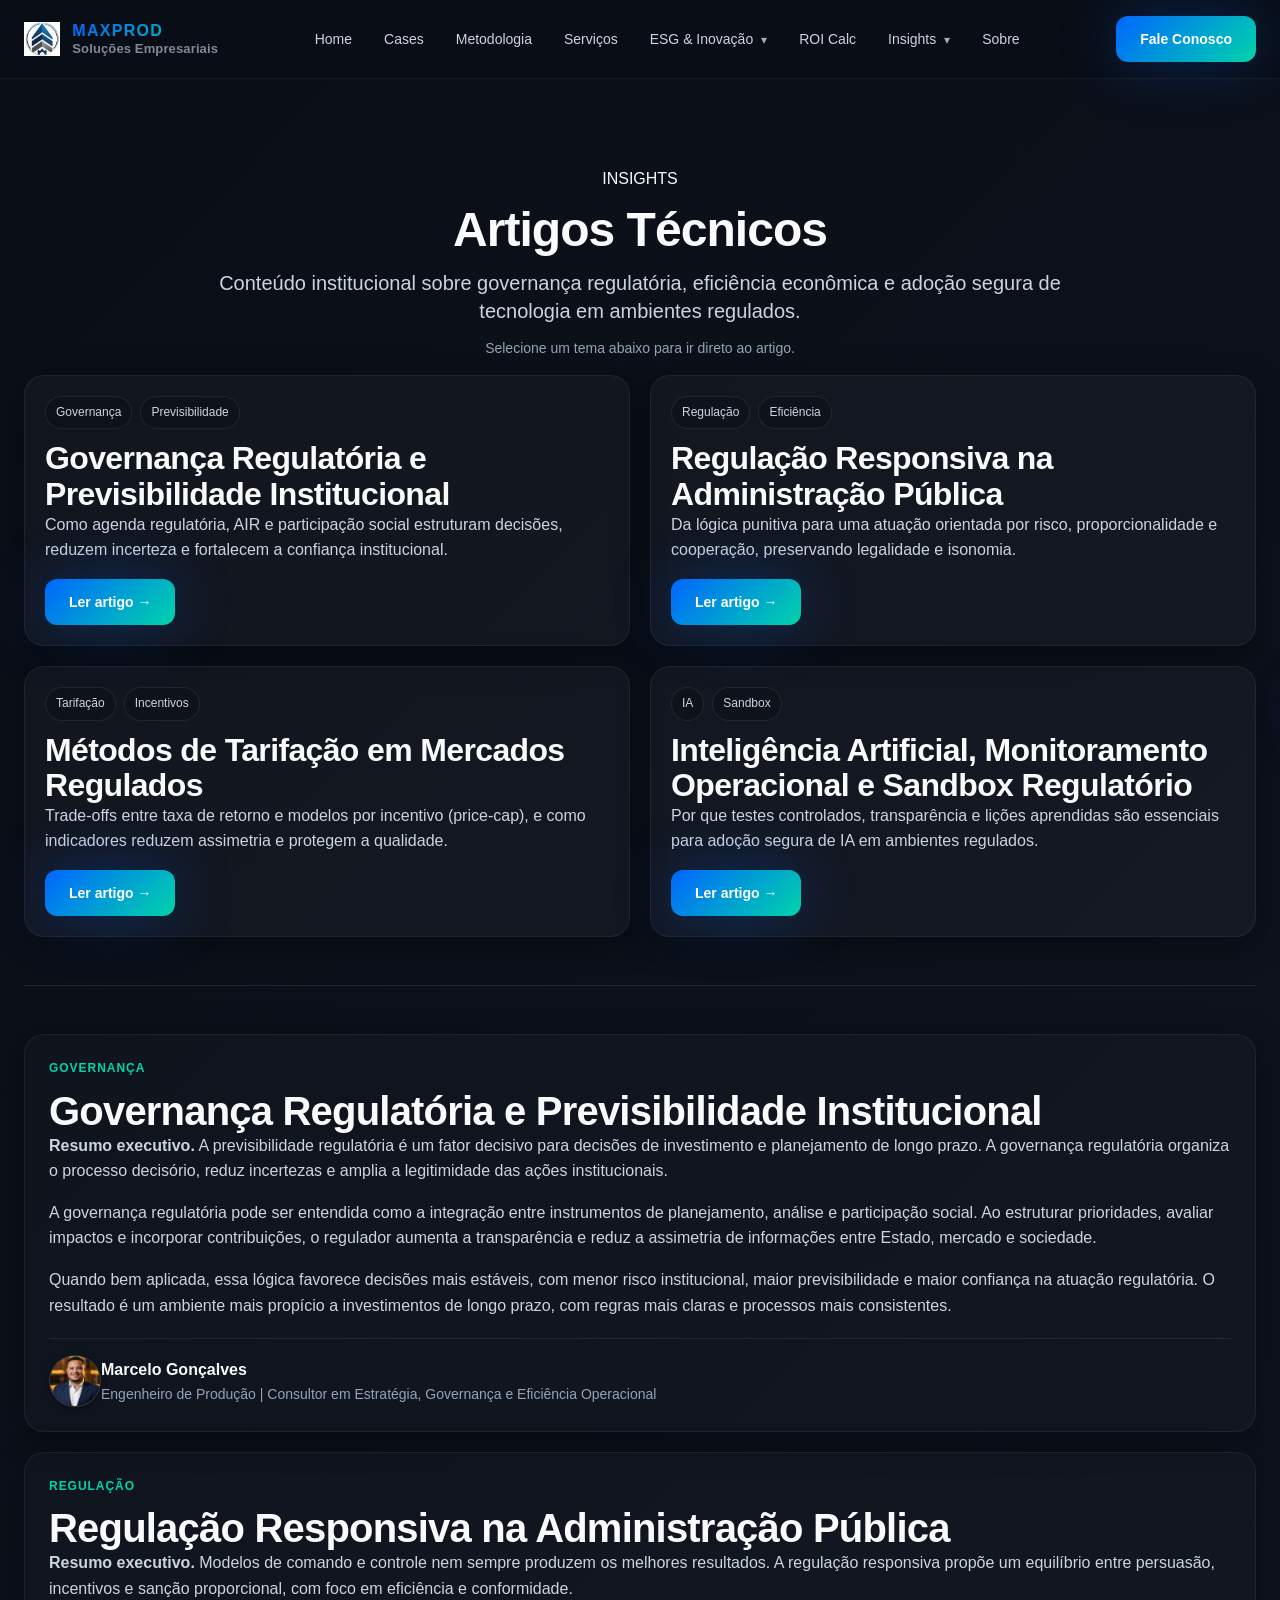
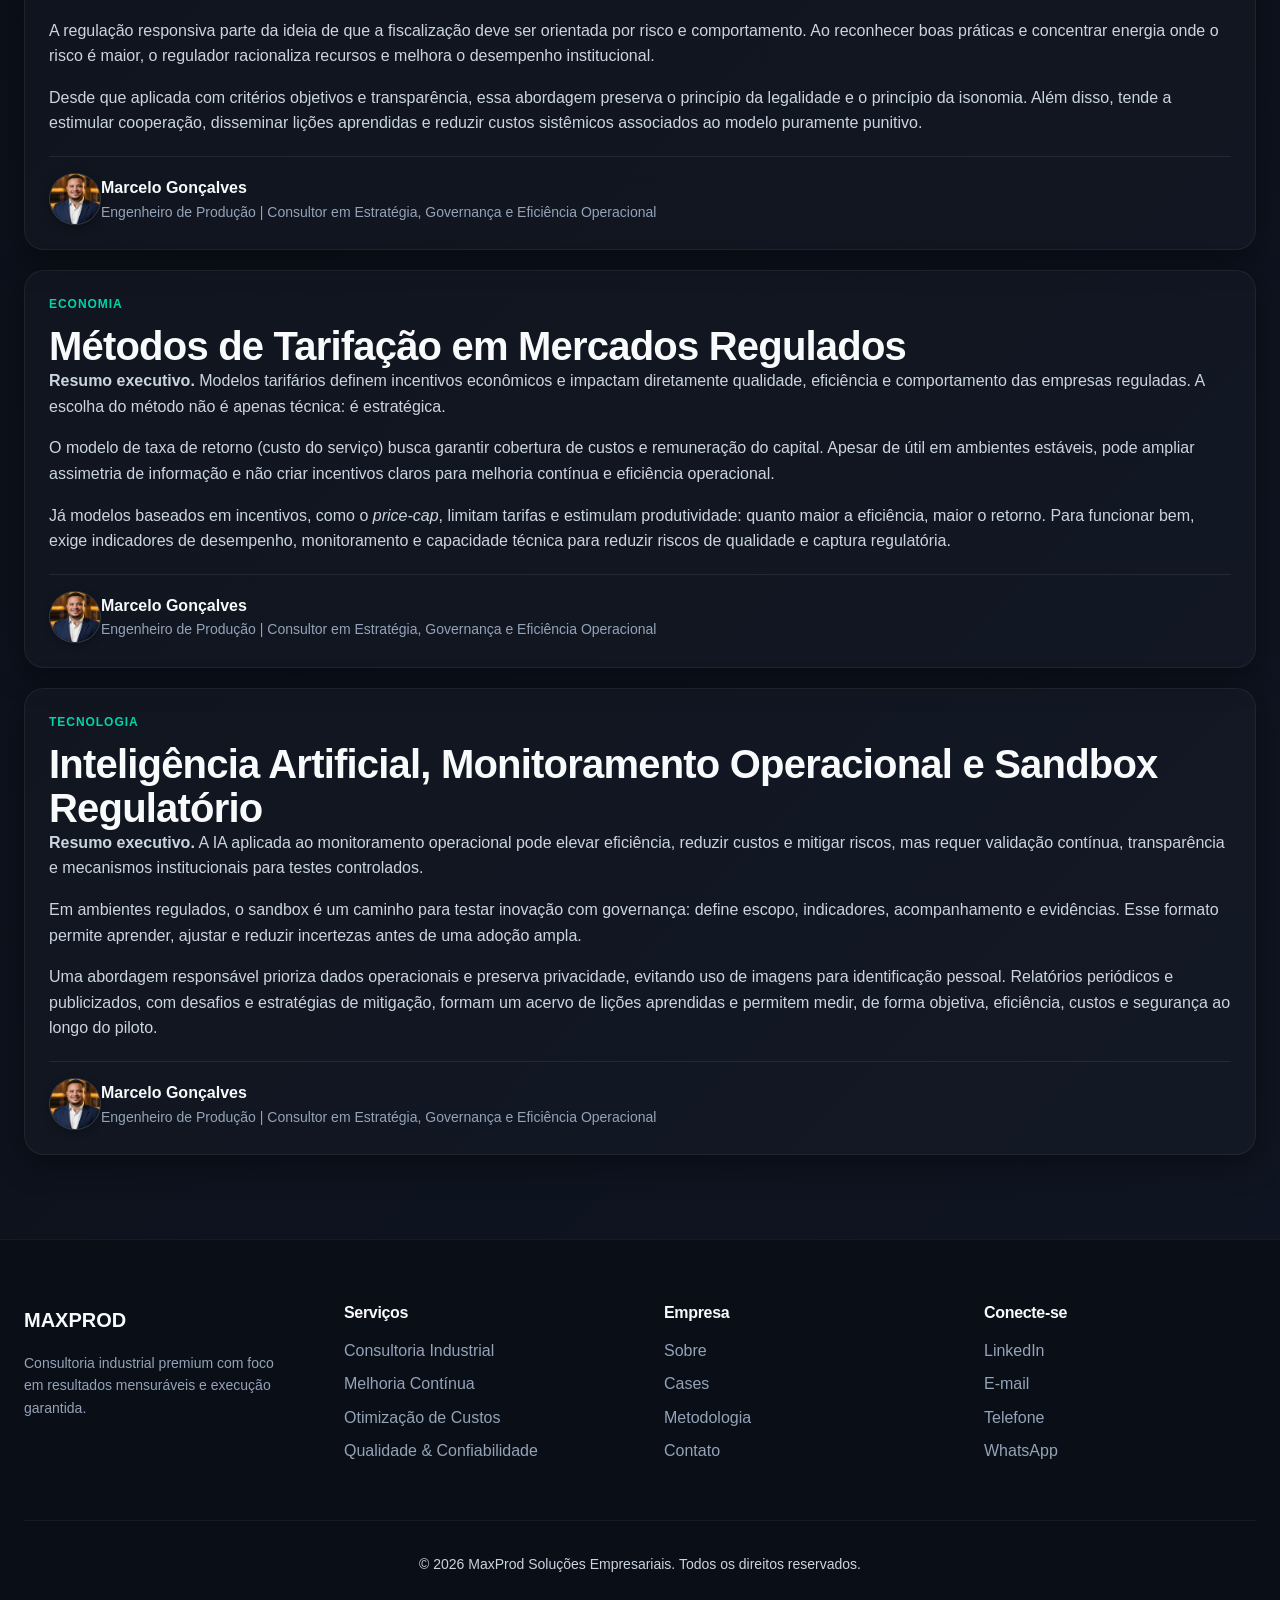
==== insights/index.html @ d8ef1d48 "Update index.html" ====
<!doctype html>
<html lang="pt-BR">
<head>
  <meta charset="utf-8" />
  <meta name="viewport" content="width=device-width,initial-scale=1,viewport-fit=cover" />
  <meta name="description" content="Insights MaxProd — artigos técnicos sobre governança regulatória, regulação responsiva, tarifação e IA em ambientes regulados." />
  <title>Insights | Artigos Técnicos — MaxProd</title>

  <!-- Open Graph / Social Media -->
  <meta property="og:title" content="Insights | Artigos Técnicos — MaxProd" />
  <meta property="og:description" content="Governança, regulação, tarifação e IA aplicadas a ambientes regulados, com linguagem institucional e foco em decisão." />
  <meta property="og:type" content="website" />
  <meta property="og:image" content="https://maxprod.com.br/assets/og-image.jpg" />

  <!-- Favicon -->
  <link rel="icon" type="image/x-icon" href="/assets/favicon.ico">

  <!-- CSS GLOBAL -->
  <link rel="stylesheet" href="/assets/css/site.css">

  <style>
    /* ===== INSIGHTS (somente local, não mexe no site todo) ===== */
    .page-hero{
      padding-top: clamp(84px, 8vw, 110px);
      padding-bottom: var(--space-28);
      text-align: center;
    }
    .page-hero .overline{ margin-bottom: var(--space-12); }
    .page-hero h1{ margin-bottom: var(--space-12); }
    .page-hero p{ max-width: 860px; margin: 0 auto; }

    .insights-grid{
      display: grid;
      grid-template-columns: repeat(2, minmax(0,1fr));
      gap: var(--space-20);
      margin-top: var(--space-28);
    }
    @media (max-width: 900px){
      .insights-grid{ grid-template-columns: 1fr; }
    }

    .insight-card{
      background: rgba(255,255,255,0.03);
      border: 1px solid rgba(255,255,255,0.06);
      border-radius: var(--radius-lg);
      padding: var(--space-20);
      box-shadow: var(--shadow-md);
    }
    .insight-meta{
      display:flex;
      gap: var(--space-8);
      flex-wrap: wrap;
      margin-bottom: var(--space-12);
    }
    .insight-tag{
      font-size: var(--text-xs);
      padding: 6px 10px;
      border-radius: 999px;
      border: 1px solid rgba(255,255,255,0.08);
      background: rgba(0,0,0,0.18);
      color: var(--text-secondary);
    }
    .insight-card h3{ margin: 0 0 var(--space-10); }
    .insight-card p{ margin: 0 0 var(--space-16); color: var(--text-secondary); }

    .divider{
      margin: var(--space-48) 0;
      border: 0;
      height: 1px;
      background: rgba(255,255,255,0.08);
    }

    .article{
      background: rgba(255,255,255,0.02);
      border: 1px solid rgba(255,255,255,0.06);
      border-radius: var(--radius-lg);
      padding: var(--space-24);
      box-shadow: var(--shadow-md);
      margin-bottom: var(--space-20);
    }
    .article h2{
      margin-top: 0;
      margin-bottom: var(--space-10);
    }
    .article .kicker{
      color: var(--brand-secondary);
      font-weight: 700;
      letter-spacing: 0.08em;
      font-size: var(--text-xs);
      text-transform: uppercase;
      margin-bottom: var(--space-8);
    }
    .article p{ color: var(--text-secondary); }

    .author-box{
      display:flex;
      align-items:center;
      gap: var(--space-14);
      margin-top: var(--space-20);
      padding-top: var(--space-16);
      border-top: 1px solid rgba(255,255,255,0.08);
    }
    .author-photo{
      width: 52px; height: 52px;
      border-radius: 999px;
      object-fit: cover;
      border: 1px solid rgba(255,255,255,0.12);
      box-shadow: var(--shadow-sm);
      background: rgba(255,255,255,0.04);
    }
    .author-name{ font-weight: 700; color: var(--text-primary); }
    .author-role{ font-size: var(--text-sm); color: var(--text-tertiary); }

    .toc-note{
      font-size: var(--text-sm);
      color: var(--text-tertiary);
      text-align:center;
      margin-top: var(--space-12);
    }
  </style>
</head>

<body>
  <!-- NAVIGATION (mesma do seu site, com paths ajustados) -->
  <nav class="navbar" id="navbar">
    <div class="container nav-container">
      <a href="/#home" class="logo">
        <img src="/assets/img/logo-imagem1.png" alt="MaxProd Logo">
        <span class="logo-text">
          <span class="logo-title">MAXPROD</span>
          <span class="logo-sub">Soluções Empresariais</span>
        </span>
      </a>

      <button class="mobile-menu-btn" id="mobileMenuBtn">☰</button>

      <ul class="nav-menu">
        <li><a href="/#home" class="nav-link">Home</a></li>
        <li><a href="/#cases" class="nav-link">Cases</a></li>
        <li><a href="/#methodology" class="nav-link">Metodologia</a></li>
        <li><a href="/#services" class="nav-link">Serviços</a></li>

        <!-- ESG & INOVAÇÃO -->
        <li class="nav-item has-dropdown">
          <button class="nav-link nav-dd-toggle" type="button" aria-expanded="false">
            ESG &amp; Inovação <span class="nav-caret" aria-hidden="true">▾</span>
          </button>
          <div class="nav-dropdown nav-drop" role="menu" aria-label="ESG & Inovação">
            <a class="nav-drop-item" href="/esg/projeto-doacao.html">Projeto Doação</a>
            <a class="nav-drop-item" href="/esg/opera-guard.html">Opera Guard (IA)</a>
            <a class="nav-drop-item" href="/esg/startup-planta-produtiva.html">Startup Produtiva</a>
            <a class="nav-drop-item" href="/esg/economia-circular.html">Economia Circular</a>
          </div>
        </li>

        <li><a href="/#calculator" class="nav-link">ROI Calc</a></li>

        <!-- INSIGHTS -->
        <li class="nav-item has-dropdown">
          <button class="nav-link nav-dd-toggle" type="button" aria-expanded="false">
            Insights <span class="nav-caret" aria-hidden="true">▾</span>
          </button>
          <div class="nav-dropdown nav-drop" role="menu" aria-label="Insights">
            <a class="nav-drop-item" href="/insights/">Artigos Técnicos</a>
            <a class="nav-drop-item" href="/insights/white-papers.html">White Papers</a>
          </div>
        </li>

        <li><a href="/sobre.html" class="nav-link">Sobre</a></li>
      </ul>

      <div class="nav-cta">
        <a href="/#contact" class="btn btn-primary">Fale Conosco</a>
      </div>
    </div>
  </nav>

  <!-- MOBILE MENU -->
  <div class="mobile-menu" id="mobileMenu">
    <div class="mobile-menu-header">
      <a href="/#home" class="logo">
        <img src="/assets/img/logo-imagem1.png" alt="MaxProd Logo">
        <span class="logo-text">
          <span class="logo-title">MAXPROD</span>
          <span class="logo-sub">Soluções Empresariais</span>
        </span>
      </a>
      <button id="closeMobileMenu">✕</button>
    </div>

    <ul class="mobile-nav">
      <li><a href="/#home">Home</a></li>
      <li><a href="/#cases">Cases</a></li>
      <li><a href="/#methodology">Metodologia</a></li>
      <li><a href="/#services">Serviços</a></li>
      <li><a href="/#calculator">ROI Calc</a></li>
      <li><a href="/insights/">Insights</a></li>
      <li><a href="/sobre.html">Sobre</a></li>
      <li><a href="/#contact">Fale Conosco</a></li>
    </ul>

    <div style="margin-top: var(--space-32);">
      <a href="/#calculator" class="btn btn-primary" style="width: 100%; margin-bottom: var(--space-16);">
        Calcular ROI
      </a>
      <a href="/#contact" class="btn btn-secondary" style="width: 100%;">
        Fale Conosco
      </a>
    </div>
  </div>

  <!-- PAGE HERO -->
  <main class="section">
    <div class="container">
      <header class="page-hero">
        <div class="overline">INSIGHTS</div>
        <h1>Artigos Técnicos</h1>
        <p class="text-lead">
          Conteúdo institucional sobre governança regulatória, eficiência econômica e adoção segura de tecnologia em ambientes regulados.
        </p>
        <div class="toc-note">Selecione um tema abaixo para ir direto ao artigo.</div>
      </header>

      <!-- GRID DE CARDS -->
      <section class="insights-grid">
        <article class="insight-card">
          <div class="insight-meta">
            <span class="insight-tag">Governança</span>
            <span class="insight-tag">Previsibilidade</span>
          </div>
          <h3>Governança Regulatória e Previsibilidade Institucional</h3>
          <p>Como agenda regulatória, AIR e participação social estruturam decisões, reduzem incerteza e fortalecem a confiança institucional.</p>
          <a class="btn btn-primary" href="#artigo-1">Ler artigo →</a>
        </article>

        <article class="insight-card">
          <div class="insight-meta">
            <span class="insight-tag">Regulação</span>
            <span class="insight-tag">Eficiência</span>
          </div>
          <h3>Regulação Responsiva na Administração Pública</h3>
          <p>Da lógica punitiva para uma atuação orientada por risco, proporcionalidade e cooperação, preservando legalidade e isonomia.</p>
          <a class="btn btn-primary" href="#artigo-2">Ler artigo →</a>
        </article>

        <article class="insight-card">
          <div class="insight-meta">
            <span class="insight-tag">Tarifação</span>
            <span class="insight-tag">Incentivos</span>
          </div>
          <h3>Métodos de Tarifação em Mercados Regulados</h3>
          <p>Trade-offs entre taxa de retorno e modelos por incentivo (price-cap), e como indicadores reduzem assimetria e protegem a qualidade.</p>
          <a class="btn btn-primary" href="#artigo-3">Ler artigo →</a>
        </article>

        <article class="insight-card">
          <div class="insight-meta">
            <span class="insight-tag">IA</span>
            <span class="insight-tag">Sandbox</span>
          </div>
          <h3>Inteligência Artificial, Monitoramento Operacional e Sandbox Regulatório</h3>
          <p>Por que testes controlados, transparência e lições aprendidas são essenciais para adoção segura de IA em ambientes regulados.</p>
          <a class="btn btn-primary" href="#artigo-4">Ler artigo →</a>
        </article>
      </section>

      <hr class="divider" />

      <!-- ARTIGO 1 -->
      <section class="article" id="artigo-1">
        <div class="kicker">Governança</div>
        <h2>Governança Regulatória e Previsibilidade Institucional</h2>
        <p><strong>Resumo executivo.</strong> A previsibilidade regulatória é um fator decisivo para decisões de investimento e planejamento de longo prazo. A governança regulatória organiza o processo decisório, reduz incertezas e amplia a legitimidade das ações institucionais.</p>
        <p>A governança regulatória pode ser entendida como a integração entre instrumentos de planejamento, análise e participação social. Ao estruturar prioridades, avaliar impactos e incorporar contribuições, o regulador aumenta a transparência e reduz a assimetria de informações entre Estado, mercado e sociedade.</p>
        <p>Quando bem aplicada, essa lógica favorece decisões mais estáveis, com menor risco institucional, maior previsibilidade e maior confiança na atuação regulatória. O resultado é um ambiente mais propício a investimentos de longo prazo, com regras mais claras e processos mais consistentes.</p>

        <div class="author-box">
          <!-- TROQUE o src pela sua foto real quando subir em /assets/img/ -->
          <img class="author-photo" src="/assets/img/foto-institucional.png" alt="Foto do autor">
          <div>
            <div class="author-name">Marcelo Gonçalves</div>
            <div class="author-role">Engenheiro de Produção | Consultor em Estratégia, Governança e Eficiência Operacional</div>
          </div>
        </div>
      </section>

      <!-- ARTIGO 2 -->
      <section class="article" id="artigo-2">
        <div class="kicker">Regulação</div>
        <h2>Regulação Responsiva na Administração Pública</h2>
        <p><strong>Resumo executivo.</strong> Modelos de comando e controle nem sempre produzem os melhores resultados. A regulação responsiva propõe um equilíbrio entre persuasão, incentivos e sanção proporcional, com foco em eficiência e conformidade.</p>
        <p>A regulação responsiva parte da ideia de que a fiscalização deve ser orientada por risco e comportamento. Ao reconhecer boas práticas e concentrar energia onde o risco é maior, o regulador racionaliza recursos e melhora o desempenho institucional.</p>
        <p>Desde que aplicada com critérios objetivos e transparência, essa abordagem preserva o princípio da legalidade e o princípio da isonomia. Além disso, tende a estimular cooperação, disseminar lições aprendidas e reduzir custos sistêmicos associados ao modelo puramente punitivo.</p>

        <div class="author-box">
          <img class="author-photo" src="/assets/img/foto-institucional.png" alt="Foto do autor">
          <div>
            <div class="author-name">Marcelo Gonçalves</div>
            <div class="author-role">Engenheiro de Produção | Consultor em Estratégia, Governança e Eficiência Operacional</div>
          </div>
        </div>
      </section>

      <!-- ARTIGO 3 -->
      <section class="article" id="artigo-3">
        <div class="kicker">Economia</div>
        <h2>Métodos de Tarifação em Mercados Regulados</h2>
        <p><strong>Resumo executivo.</strong> Modelos tarifários definem incentivos econômicos e impactam diretamente qualidade, eficiência e comportamento das empresas reguladas. A escolha do método não é apenas técnica: é estratégica.</p>
        <p>O modelo de taxa de retorno (custo do serviço) busca garantir cobertura de custos e remuneração do capital. Apesar de útil em ambientes estáveis, pode ampliar assimetria de informação e não criar incentivos claros para melhoria contínua e eficiência operacional.</p>
        <p>Já modelos baseados em incentivos, como o <em>price-cap</em>, limitam tarifas e estimulam produtividade: quanto maior a eficiência, maior o retorno. Para funcionar bem, exige indicadores de desempenho, monitoramento e capacidade técnica para reduzir riscos de qualidade e captura regulatória.</p>

        <div class="author-box">
          <img class="author-photo" src="/assets/img/foto-institucional.png" alt="Foto do autor">
          <div>
            <div class="author-name">Marcelo Gonçalves</div>
            <div class="author-role">Engenheiro de Produção | Consultor em Estratégia, Governança e Eficiência Operacional</div>
          </div>
        </div>
      </section>

      <!-- ARTIGO 4 -->
      <section class="article" id="artigo-4">
        <div class="kicker">Tecnologia</div>
        <h2>Inteligência Artificial, Monitoramento Operacional e Sandbox Regulatório</h2>
        <p><strong>Resumo executivo.</strong> A IA aplicada ao monitoramento operacional pode elevar eficiência, reduzir custos e mitigar riscos, mas requer validação contínua, transparência e mecanismos institucionais para testes controlados.</p>
        <p>Em ambientes regulados, o sandbox é um caminho para testar inovação com governança: define escopo, indicadores, acompanhamento e evidências. Esse formato permite aprender, ajustar e reduzir incertezas antes de uma adoção ampla.</p>
        <p>Uma abordagem responsável prioriza dados operacionais e preserva privacidade, evitando uso de imagens para identificação pessoal. Relatórios periódicos e publicizados, com desafios e estratégias de mitigação, formam um acervo de lições aprendidas e permitem medir, de forma objetiva, eficiência, custos e segurança ao longo do piloto.</p>

        <div class="author-box">
          <img class="author-photo" src="/assets/img/foto-institucional.png" alt="Foto do autor">
          <div>
            <div class="author-name">Marcelo Gonçalves</div>
            <div class="author-role">Engenheiro de Produção | Consultor em Estratégia, Governança e Eficiência Operacional</div>
          </div>
        </div>
      </section>

    </div>
  </main>

  <!-- FOOTER (mesmo do seu site, com anchors ajustados) -->
  <footer class="footer">
    <div class="container">
      <div class="footer-grid">
        <div>
          <div class="footer-logo">MAXPROD</div>
          <p style="font-size: var(--text-sm); color: var(--text-tertiary); max-width: 300px;">
            Consultoria industrial premium com foco em resultados mensuráveis e execução garantida.
          </p>
        </div>

        <div>
          <h6 style="font-size: var(--text-base); margin-bottom: var(--space-16);">Serviços</h6>
          <ul class="footer-links">
            <li><a href="/#cases">Consultoria Industrial</a></li>
            <li><a href="/#methodology">Melhoria Contínua</a></li>
            <li><a href="/#calculator">Otimização de Custos</a></li>
            <li><a href="/#cases">Qualidade & Confiabilidade</a></li>
          </ul>
        </div>

        <div>
          <h6 style="font-size: var(--text-base); margin-bottom: var(--space-16);">Empresa</h6>
          <ul class="footer-links">
            <li><a href="/sobre.html">Sobre</a></li>
            <li><a href="/#cases">Cases</a></li>
            <li><a href="/#methodology">Metodologia</a></li>
            <li><a href="/#contact">Contato</a></li>
          </ul>
        </div>

        <div>
          <h6 style="font-size: var(--text-base); margin-bottom: var(--space-16);">Conecte-se</h6>
          <ul class="footer-links">
            <li><a href="https://linkedin.com/company/maxprod" target="_blank" rel="noopener">LinkedIn</a></li>
            <li><a href="mailto:maxprodsolucoes@gmail.com">E-mail</a></li>
            <li><a href="tel:+5531992793411">Telefone</a></li>
            <li><a href="/#contact">WhatsApp</a></li>
          </ul>
        </div>
      </div>

      <div class="footer-bottom">
        <p>© <span id="currentYear"></span> MaxProd Soluções Empresariais. Todos os direitos reservados.</p>
      </div>
    </div>
  </footer>

  <!-- SCRIPTS (somente os necessários aqui) -->
  <script>
    document.getElementById('currentYear').textContent = new Date().getFullYear();

    // Navbar scroll effect
    window.addEventListener('scroll', function() {
      const navbar = document.getElementById('navbar');
      if (window.scrollY > 50) navbar.classList.add('scrolled');
      else navbar.classList.remove('scrolled');
    });

    // Mobile menu toggle
    const mobileMenuBtn = document.getElementById('mobileMenuBtn');
    const closeMobileMenu = document.getElementById('closeMobileMenu');
    const mobileMenu = document.getElementById('mobileMenu');

    mobileMenuBtn.addEventListener('click', function() {
      mobileMenu.classList.add('active');
      document.body.style.overflow = 'hidden';
    });

    closeMobileMenu.addEventListener('click', function() {
      mobileMenu.classList.remove('active');
      document.body.style.overflow = '';
    });

    mobileMenu.addEventListener('click', function(e) {
      if (e.target === mobileMenu) {
        mobileMenu.classList.remove('active');
        document.body.style.overflow = '';
      }
    });

    // Dropdown toggle (igual ao seu)
    (function(){
      const items = document.querySelectorAll(".navbar .has-dropdown");
      if(!items.length) return;

      function closeAll(except){
        items.forEach(it => {
          if(it !== except){
            it.classList.remove("is-open");
            const btn = it.querySelector(".nav-dd-toggle");
            if(btn) btn.setAttribute("aria-expanded", "false");
          }
        });
      }

      items.forEach(it => {
        const btn = it.querySelector(".nav-dd-toggle");
        if(!btn) return;

        btn.addEventListener("click", (e) => {
          e.preventDefault();
          e.stopPropagation();
          const isOpen = it.classList.contains("is-open");
          closeAll(it);
          it.classList.toggle("is-open", !isOpen);
          btn.setAttribute("aria-expanded", (!isOpen).toString());
        });
      });

      document.addEventListener("click", () => closeAll(null));
      document.addEventListener("keydown", (e) => {
        if(e.key === "Escape") closeAll(null);
      });
    })();

    // Smooth scroll apenas para âncoras da própria página (artigos)
    document.querySelectorAll('a[href^="#"]').forEach(anchor => {
      anchor.addEventListener('click', function(e) {
        const href = this.getAttribute('href');
        if(!href || href === '#') return;
        const target = document.querySelector(href);
        if(!target) return;

        e.preventDefault();
        window.scrollTo({
          top: target.offsetTop - 72,
          behavior: 'smooth'
        });
      });
    });
  </script>
</body>
</html>
---- assets/css/site.css ----
/* ===============================
       DESIGN SYSTEM - NIVEL NVIDIA/APPLE
       =============================== */
    :root {
      /* PALETA PREMIUM - Industrial Tech */
      --space-1: #0A0E16;      /* Fundo principal */
      --space-2: #0F1522;      /* Fundo secundário */
      --space-3: #141B2B;      /* Cards/Containers */
      
      /* TEXTO - Hierarquia clara */
      --text-primary: #F0F4FF;
      --text-secondary: #B8C4E0;
      --text-tertiary: #7E8BA6;
      
      /* CORES DE MARCA - Vibração tech */
      --brand-primary: #0066FF;     /* Azul NVIDIA */
      --brand-secondary: #00D4AA;   /* Ciano Apple */
      --brand-accent: #FF6B35;      /* Laranja Alerta */
      
      /* SEMÂNTICAS */
      --success: #00C781;
      --warning: #FFB224;
      --error: #FF4757;
      
      /* GRADIENTS PREMIUM */
      --gradient-space: linear-gradient(135deg, var(--space-1) 0%, var(--space-2) 100%);
      --gradient-brand: linear-gradient(135deg, var(--brand-primary) 0%, var(--brand-secondary) 100%);
      --gradient-card: linear-gradient(180deg, rgba(255,255,255,0.03) 0%, rgba(255,255,255,0) 100%);
      
      /* SOMBRAS - Profundidade real */
      --shadow-sm: 0 2px 8px rgba(0,0,0,0.3);
      --shadow-md: 0 8px 32px rgba(0,0,0,0.4);
      --shadow-lg: 0 20px 60px rgba(0,0,0,0.5);
      --shadow-glow: 0 0 40px rgba(0,102,255,0.3);
      
      /* BORDAS - Precisas */
      --radius-sm: 8px;
      --radius-md: 12px;
      --radius-lg: 20px;
      --radius-xl: 28px;
      
      /* TIPOGRAFIA - Scale de 4px */
      --text-xs: 12px;
      --text-sm: 14px;
      --text-base: 16px;
      --text-lg: 18px;
      --text-xl: 20px;
      --text-2xl: 24px;
      --text-3xl: 32px;
      --text-4xl: 40px;
      --text-5xl: 48px;
      
      /* ESPAÇAMENTO - Sistema 8pt */
      --space-4: 4px;
      --space-8: 8px;
      --space-12: 12px;
      --space-16: 16px;
      --space-20: 20px;
      --space-24: 24px;
      --space-32: 32px;
      --space-40: 40px;
      --space-48: 48px;
      --space-64: 64px;
      
      /* ANIMAÇÕES - Suaves e propositais */
      --transition-fast: 150ms cubic-bezier(0.4, 0, 0.2, 1);
      --transition-base: 250ms cubic-bezier(0.4, 0, 0.2, 1);
      --transition-slow: 400ms cubic-bezier(0.4, 0, 0.2, 1);
      
      /* GLASSMORPHISM */
      --glass-bg: rgba(255,255,255,0.05);
      --glass-border: rgba(255,255,255,0.1);
      --glass-shadow: 0 8px 32px rgba(0,0,0,0.2);
    }

    /* ===============================
       RESET & BASE STYLES
       =============================== */
    *, *::before, *::after {
      box-sizing: border-box;
      margin: 0;
      padding: 0;
    }

    html {
      scroll-behavior: smooth;
      font-size: 16px;
    }

    body {
      font-family: 'Inter', -apple-system, BlinkMacSystemFont, 'Segoe UI', Roboto, Oxygen, Ubuntu, sans-serif;
      background: var(--gradient-space);
      color: var(--text-primary);
      line-height: 1.6;
      -webkit-font-smoothing: antialiased;
      -moz-osx-font-smoothing: grayscale;
      overflow-x: hidden;
    }

    /* ===============================
       TYPOGRAPHY SCALE
       =============================== */
    /* Margem inferior para cards */
.visual-card {
  margin-bottom: var(--space-48);
}
    h1, h2, h3, h4, h5, h6 {
      font-weight: 700;
      line-height: 1.1;
      letter-spacing: -0.02em;
      margin-bottom: var(--space-16);
    }

    h1 { font-size: var(--text-5xl); }
    h2 { font-size: var(--text-4xl); }
    h3 { font-size: var(--text-3xl); }
    h4 { font-size: var(--text-2xl); }
    h5 { font-size: var(--text-xl); }
    h6 { font-size: var(--text-lg); }

    p {
      margin-bottom: var(--space-16);
      color: var(--text-secondary);
    }

    .text-lead {
      font-size: var(--text-xl);
      line-height: 1.4;
      color: var(--text-secondary);
    }

    /* ===============================
       LAYOUT COMPONENTS
       =============================== */
    .container {
      width: 100%;
      max-width: 1280px;
      margin: 0 auto;
      padding: 0 var(--space-24);
    }

    .section {
      padding: var(--space-64) 0;
      position: relative;
    }
/* PATCH — sobe a dobra da Metodologia para o CTA aparecer */
#methodology.section{
  padding-top: var(--space-48);
  padding-bottom: var(--space-48);
}
    .section-header {
      /* Espaçamento entre menu e conteúdo */
.main-content {
  margin-top: var(--space-32);
}
      text-align: center;
      margin-bottom: var(--space-48);
    }

    .section-header .overline {
      display: inline-block;
      font-size: var(--text-sm);
      font-weight: 600;
      color: var(--brand-secondary);
      text-transform: uppercase;
      letter-spacing: 0.1em;
      margin-bottom: var(--space-12);
    }

    /* ===============================
       NAVIGATION - Premium Fixed
       =============================== */
    .navbar {
      position: fixed;
      top: 0;
      left: 0;
      right: 0;
      z-index: 1000;
      background: rgba(10, 14, 22, 0.95);
      backdrop-filter: blur(20px);
      border-bottom: 1px solid rgba(255,255,255,0.05);
      padding: var(--space-16) 0;
      transition: all var(--transition-base);
    }

    .navbar.scrolled {
      padding: var(--space-12) 0;
      background: rgba(10, 14, 22, 0.98);
    }

    .nav-container {
      display: flex;
      align-items: center;
      justify-content: space-between;
    }

    .logo {
      display: flex;
      align-items: center;
      gap: var(--space-12);
      text-decoration: none;
      color: var(--text-primary);
      font-weight: 700;
      font-size: var(--text-xl);
    }

    .navbar .logo img{
  height: 34px !important;  /* ajuste aqui: 32 / 36 / 40 */
  width: auto !important;
  display: block;
}
    .mobile-menu .logo img{
  height: 34px !important;
  width: auto !important;
  display: block;
}
    .logo-text{ max-width: 220px; }
.logo-sub{ white-space: nowrap; opacity: .9; }

.logo-text{
  display: flex;
  flex-direction: column;
  line-height: 1.05;
}

.logo-title{
  font-weight: 800;
  letter-spacing: 0.08em;
  font-size: 16px;
  background: var(--gradient-brand);
  -webkit-background-clip: text;
  -webkit-text-fill-color: transparent;
}

.logo-sub{
  margin-top: 2px;
  font-weight: 600;
  font-size: 13px;
  letter-spacing: 0.01em;
  color: #8D97A6;              /* cinza da referência */
}

    .nav-menu {
      display: flex;
      align-items: center;
      gap: var(--space-32);
      list-style: none;
    }

    .nav-link {
      color: var(--text-secondary);
      text-decoration: none;
      font-weight: 500;
      font-size: var(--text-sm);
      transition: color var(--transition-fast);
      position: relative;
    }

    .nav-link:hover {
      color: var(--text-primary);
    }

    .nav-link.active {
      color: var(--brand-primary);
    }

    .nav-link.active::after {
      content: '';
      position: absolute;
      bottom: -4px;
      left: 0;
      right: 0;
      height: 2px;
      background: var(--brand-primary);
      border-radius: 2px;
    }

    .nav-cta {
      display: flex;
      align-items: center;
      gap: var(--space-16);
    }

    /* ===============================
       BUTTON SYSTEM - Premium
       =============================== */
    .btn {
      display: inline-flex;
      align-items: center;
      justify-content: center;
      gap: var(--space-8);
      padding: var(--space-12) var(--space-24);
      border-radius: var(--radius-md);
      font-weight: 600;
      font-size: var(--text-sm);
      text-decoration: none;
      border: none;
      cursor: pointer;
      transition: all var(--transition-base);
      position: relative;
      overflow: hidden;
    }

    .btn::before {
      content: '';
      position: absolute;
      top: 0;
      left: -100%;
      width: 100%;
      height: 100%;
      background: linear-gradient(90deg, transparent, rgba(255,255,255,0.1), transparent);
      transition: left 0.6s;
    }

    .btn:hover::before {
      left: 100%;
    }

    .btn-primary {
      background: var(--gradient-brand);
      color: white;
      box-shadow: var(--shadow-glow);
    }

    .btn-primary:hover {
      transform: translateY(-2px);
      box-shadow: 0 12px 40px rgba(0,102,255,0.4);
    }

    .btn-secondary {
      background: var(--glass-bg);
      color: var(--text-primary);
      border: 1px solid var(--glass-border);
      backdrop-filter: blur(10px);
    }

    .btn-secondary:hover {
      background: rgba(255,255,255,0.1);
      transform: translateY(-2px);
    }

    .btn-outline {
      background: transparent;
      color: var(--brand-primary);
      border: 2px solid var(--brand-primary);
    }

    .btn-outline:hover {
      background: rgba(0,102,255,0.1);
      transform: translateY(-2px);
    }

    /* ===============================
       HERO SECTION - Impacto Imediato
       =============================== */
    .hero {
  min-height: calc(100svh - 88px);
  display: flex;
  align-items: center;
  position: relative;
  overflow: hidden;
  padding-top: 100px;
  padding-bottom: 56px;
}

    .hero-bg {
      position: absolute;
      top: 0;
      left: 0;
      right: 0;
      bottom: 0;
      background: 
        radial-gradient(circle at 20% 30%, rgba(0,102,255,0.15) 0%, transparent 50%),
        radial-gradient(circle at 80% 70%, rgba(0,212,170,0.1) 0%, transparent 50%);
      z-index: -1;
    }

    .hero-grid {
      display: grid;
      grid-template-columns: 1fr 1fr;
      gap: var(--space-48);
      align-items: center;
    }

    .hero-content h1 {
      margin-bottom: var(--space-24);
    }

    .hero-stats {
  display: grid;
  grid-template-columns: repeat(3, 1fr);
  gap: var(--space-16);
  margin: var(--space-24) 0;
}

    .stat {
      text-align: center;
    }

    .stat-number {
      font-size: 56px; /* AQUI */
      font-weight: 800;
      background: var(--gradient-brand);
      -webkit-background-clip: text;
      -webkit-text-fill-color: transparent;
      margin-bottom: var(--space-4);
    }

    .stat-label {
      font-size: var(--text-sm);
      color: var(--text-tertiary);
    }

    .hero-visual {
      position: relative;
    }

    .visual-card {
  background: var(--glass-bg);
  backdrop-filter: blur(10px);
  border: 1px solid var(--glass-border);
  border-radius: 32px;        /* mais arredondado, premium */
  padding: var(--space-24);   /* reduz altura total do card */
  box-shadow: var(--shadow-lg);
  overflow: hidden;           /* garante borda limpa com glow */
}

    /* ===============================
       CASES SECTION - Grid Interativo
       =============================== */
    /* ===============================
   ASSESSMENT CARD - Compacto
   =============================== */
.assessment-card {
  border-radius: var(--radius-lg);
  background: var(--glass-bg);
  backdrop-filter: blur(10px);
  border: 1px solid var(--glass-border);
  padding: var(--space-20);
  box-shadow: var(--shadow-md);
  position: relative;
  overflow: hidden;
}

.assessment-card::before {
  content: '';
  position: absolute;
  top: -50%;
  left: -50%;
  right: -50%;
  bottom: -50%;
  background: radial-gradient(circle at 50% 50%, rgba(0,102,255,0.08) 0%, transparent 70%);
  z-index: 0;
  pointer-events: none;
}

.assessment-content {
  position: relative;
  z-index: 1;
}

.assessment-item {
  display: flex;
  align-items: flex-start;
  gap: var(--space-8);
  padding: var(--space-8);
  background: rgba(255,255,255,0.03);
  border-radius: var(--radius-sm);
  border: 1px solid rgba(255,255,255,0.05);
  cursor: pointer;
  transition: all 0.2s ease;
  margin-bottom: var(--space-4);
}

.assessment-item:hover {
  background: rgba(255,255,255,0.05);
  transform: translateY(-1px);
}

.assessment-item input[type="checkbox"] {
  margin-top: 2px;
  flex-shrink: 0;
}

.assessment-item span {
  font-size: var(--text-xs);
  line-height: 1.3;
  color: var(--text-secondary);
}

.assessment-item strong {
  color: var(--text-primary);
  font-weight: 600;
}

.assessment-actions {
  display: grid;
  gap: var(--space-8);
  margin-top: var(--space-16);
}

    .cases-grid {
      display: grid;
      grid-template-columns: repeat(auto-fit, minmax(300px, 1fr));
      gap: var(--space-24);
      margin: var(--space-48) 0;
    }

    .case-card {
      background: var(--space-3);
      border-radius: var(--radius-lg);
      overflow: hidden;
      border: 1px solid rgba(255,255,255,0.05);
      transition: all var(--transition-base);
      cursor: pointer;
    }

    .case-card:hover {
      transform: translateY(-6px);
      border-color: var(--brand-primary);
      box-shadow: var(--shadow-lg);
    }

    .case-image {
      height: 140px;

      /* Fundo padrão (mantém o visual premium nos outros cards) */
      background:
        linear-gradient(
          135deg,
          rgba(20,30,60,.75),
          rgba(20,30,60,.85)
        );

      display: flex;
      align-items: center;
      justify-content: center;
      position: relative;
      overflow: hidden;
    }

    /* IMAGEM APENAS NO CASE 1 (1º card) — caminho confirmado */
    .cases-grid--4 .case-card:nth-child(1) .case-image{
      background:
        linear-gradient(
          135deg,
          rgba(20,30,60,.55),
          rgba(20,30,60,.78)
        ),
        url("/assets/img/robo-case1.png") center / cover no-repeat;
    }

/* IMAGEM APENAS NO CASE 2 (2º card) — DOE */
.cases-grid--4 .case-card:nth-child(2) .case-image{
  background:
    linear-gradient(
      135deg,
      rgba(20,30,60,.55),
      rgba(20,30,60,.78)
    ),
    url("/assets/img/methodology-doe-framework.png") center / cover no-repeat;
}

    .case-image::after {
      content: '';
      position: absolute;
      inset: 0;
      background: linear-gradient(to bottom, transparent, rgba(0,0,0,0.3));
    }

    .case-client {
      position: absolute;
      bottom: var(--space-16);
      left: var(--space-16);
      font-size: var(--text-sm);
      font-weight: 600;
      color: white;
      z-index: 1;
    }

    .case-content {
      padding: var(--space-24);
    }

    .case-tags {
      display: flex;
      gap: var(--space-8);
      margin-bottom: var(--space-16);
      flex-wrap: wrap;
    }

    .case-tag {
      font-size: var(--text-xs);
      padding: var(--space-4) var(--space-8);
      background: rgba(0,102,255,0.1);
      color: var(--brand-primary);
      border-radius: var(--radius-sm);
      font-weight: 600;
    }

    .case-results {
      margin-top: var(--space-16);
      padding-top: var(--space-16);
      border-top: 1px solid rgba(255,255,255,0.05);
    }

    .result-item {
      display: flex;
      justify-content: space-between;
      margin-bottom: var(--space-8);
    }

    .result-label {
      color: var(--text-tertiary);
      font-size: var(--text-sm);
    }

    .result-value {
      color: var(--success);
      font-weight: 600;
      font-size: var(--text-sm);
    }

    /* ===============================
       PATCH - CASES (4 COL, COMPACT, CTA SOBRE CARD 4)
       =============================== */
    #cases.section{
      padding-top: var(--space-32);   /* aproxima do header/nav */
      padding-bottom: var(--space-48);
      scroll-margin-top: 96px;        /* âncora não fica colada no menu */
    }
    #cases .section-header{
      margin-bottom: var(--space-32); /* menos “respiro” antes do grid */
    }

    .cases-stage{
      display: grid;
      grid-template-columns: repeat(4, 1fr);
      gap: var(--space-24);
      align-items: start;
      margin-top: var(--space-24);
    }

    /* CTA “encaixado” acima do card 4 */
    .cases-cta-float{
      grid-column: 4;
      grid-row: 1;
      align-self: end;
      justify-self: stretch;
    }

   .cases-cta-float .btn{
  width: 100%;
  border-radius: 14px;              /* era radius-lg -> menor */
  padding: 10px 14px;               /* era 12/16 -> reduz altura */
  font-size: 13px;                  /* ligeiramente menor */
  line-height: 1.1;                 /* trava altura */
  box-shadow: 0 8px 26px rgba(0,102,255,0.18);
}


    /* grid dos 4 cases */
    .cases-grid--4{
      grid-column: 1 / -1;
      grid-row: 2;
      display: grid;
      grid-template-columns: repeat(4, 1fr);
      gap: var(--space-24);
      margin: 0; /* remove margin antiga da .cases-grid */
    }

    /* Compactação dos cards (para caber em 1 tela) */
    #cases .case-client{
      bottom: var(--space-12);
      left: var(--space-12);
      font-size: 13px;
    }
   #cases .case-content{ padding: 12px; padding-bottom: 40px; }
    #cases .case-tags{ margin-bottom: var(--space-12); }
    #cases .case-tag{ font-size: 11px; padding: 3px 8px; }
    #cases .case-content h4{
      font-size: var(--text-lg);
      margin-bottom: var(--space-8);
    }
    #cases .case-content p{
      font-size: var(--text-sm);
      margin-bottom: var(--space-12);
      display: -webkit-box;
      -webkit-line-clamp: 2;
      -webkit-box-orient: vertical;
      overflow: hidden;
    }
    #cases .case-results{
      margin-top: var(--space-12);
      padding-top: var(--space-12);
    }
    #cases .result-item{ margin-bottom: 6px; }
    #cases .result-label, #cases .result-value{ font-size: 13px; }

    /* Responsivo: 2 col + CTA em cima */
    @media (max-width: 1200px){
      .cases-stage{
        grid-template-columns: repeat(2, 1fr);
      }
      .cases-cta-float{
        grid-column: 1 / -1;
        grid-row: 1;
        justify-self: center;
        max-width: 460px;
        width: 100%;
      }
      .cases-grid--4{
        grid-template-columns: repeat(2, 1fr);
        grid-row: 2;
      }
    }
    @media (max-width: 640px){
      .cases-grid--4{
        grid-template-columns: 1fr;
      }
      .cases-cta-float{
        max-width: none;
      }
    }
    /* =========================================
   PATCH 2 — CASES "1 PÁGINA" (mais compacto)
   - sobe "RESULTADOS COMPROVADOS"
   - reduz espaço do texto final -> CTA
   - cards mais largos e mais próximos
   ========================================= */

#cases.section{
  padding-top: 22px;              /* estava 32px -> sobe um pouco mais */
  padding-bottom: var(--space-40);
}

/* sobe um toque o overline */
#cases .section-header .overline{
  margin-bottom: 6px;             /* estava 12px */
  transform: translateY(-2px);
}

/* reduz espaço entre título/sub e o grid */
#cases .section-header{
  margin-bottom: 18px;            /* estava 32px -> aproxima do conteúdo */
}

/* reduz distância do texto "no seu negócio" para o CTA/grid */
#cases .section-header .text-lead{
  margin-bottom: 8px !important;  /* força menor respiro */
}

/* aproxima CTA do texto e do topo do card 4 */
.cases-stage{
  gap: 16px;                      /* estava 24px -> reduz espaçamento geral */
  margin-top: 10px;               /* estava 24px -> sobe o conjunto */
}

/* CTA mais perto do texto final e alinhado melhor */
.cases-cta-float{
  align-self: start;              /* antes end -> sobe o botão */
  margin-top: -6px;               /* aproxima um pouco mais do parágrafo */
}

/* deixa cards mais "largos" visualmente: menor gap entre eles */
.cases-grid--4{
  gap: 16px;                      /* estava 24px */
}

/* em telas largas, dá ainda mais largura pros cards (sem quebrar layout) */
@media (min-width: 1280px){
  .container{ max-width: 1360px; }  /* antes 1280 -> +largura pros 4 cards */
}

/* opcional: card um pouco mais baixo para caber sem scroll */
#cases .case-content{ padding: 12px; padding-bottom: 48px; } /* estava 16px */
/* =========================================
   PATCH FINAL — FECHAMENTO DE DOBRA
   ========================================= */

/* sobe levemente todo o bloco de cases */
#cases.section{
  padding-top: 16px;        /* era 22px */
}

/* reduz mais um pouco o espaço do texto final */
#cases .section-header .text-lead{
  margin-bottom: 4px !important;
}

/* aproxima CTA do texto */
.cases-cta-float{
  margin-top: -10px;        /* era -6px */
}

/* cards ainda mais “juntos” */
.cases-stage{
  gap: 9px;                /* era 16px */
}

/* reduz 2px da imagem do card */

/* título do card levemente menor (imperceptível visualmente) */
#cases .case-content h4{
  font-size: 17px;
}

/* descrição com 1 linha e meia visual */
#cases .case-content p{
  -webkit-line-clamp: 2;
  line-height: 1.35;
}


    /* ===============================
       METHODOLOGY - Arquitetura Visual
       =============================== */
    .methodology-steps {
      display: grid;
      grid-template-columns: repeat(auto-fit, minmax(250px, 1fr));
      gap: var(--space-24);
      margin: var(--space-48) 0;
    }

    .step {
      text-align: center;
      padding: var(--space-32);
      background: var(--glass-bg);
      border-radius: var(--radius-lg);
      border: 1px solid var(--glass-border);
      position: relative;
    }

    .step-number {
      width: 48px;
      height: 48px;
      background: var(--gradient-brand);
      border-radius: 50%;
      display: flex;
      align-items: center;
      justify-content: center;
      font-weight: 800;
      font-size: var(--text-lg);
      margin: 0 auto var(--space-16);
      color: white;
    }

    /* ===============================
       TESTIMONIALS - Social Proof
       =============================== */
    .testimonial-slider {
      position: relative;
      max-width: 800px;
      margin: 0 auto;
    }

    .testimonial {
      background: var(--space-3);
      border-radius: var(--radius-lg);
      padding: var(--space-40);
      text-align: center;
      border: 1px solid rgba(255,255,255,0.05);
    }

    .testimonial-quote {
      font-size: var(--text-xl);
      font-style: italic;
      margin-bottom: var(--space-24);
      color: var(--text-secondary);
    }

    .testimonial-author {
      font-weight: 600;
      margin-bottom: var(--space-4);
    }

    .testimonial-role {
      color: var(--text-tertiary);
      font-size: var(--text-sm);
    }

    /* ===============================
       CTA SECTION - Conversão Final
       =============================== */
    .cta-section {
      text-align: center;
      padding: var(--space-80) 0;
      background: linear-gradient(135deg, rgba(0,102,255,0.1), rgba(0,212,170,0.05));
      position: relative;
      overflow: hidden;
    }

    .cta-section::before {
      content: '';
      position: absolute;
      top: -50%;
      left: -50%;
      right: -50%;
      bottom: -50%;
      background: radial-gradient(circle at 50% 50%, rgba(0,102,255,0.1) 0%, transparent 50%);
      animation: rotate 20s linear infinite;
      z-index: -1;
    }

    @keyframes rotate {
      0% { transform: rotate(0deg); }
      100% { transform: rotate(360deg); }
    }

    /* ===============================
       FOOTER
       =============================== */
    .footer {
      background: var(--space-1);
      border-top: 1px solid rgba(255,255,255,0.05);
      padding: var(--space-64) 0 var(--space-32);
    }

    .footer-grid {
      display: grid;
      grid-template-columns: repeat(auto-fit, minmax(200px, 1fr));
      gap: var(--space-48);
      margin-bottom: var(--space-48);
    }

    .footer-logo {
      font-size: var(--text-xl);
      font-weight: 700;
      margin-bottom: var(--space-16);
    }

    .footer-links {
      list-style: none;
    }

    .footer-links li {
      margin-bottom: var(--space-8);
    }

    .footer-links a {
      color: var(--text-tertiary);
      text-decoration: none;
      transition: color var(--transition-fast);
    }

    .footer-links a:hover {
      color: var(--text-primary);
    }

    .footer-bottom {
      text-align: center;
      padding-top: var(--space-32);
      border-top: 1px solid rgba(255,255,255,0.05);
      color: var(--text-tertiary);
      font-size: var(--text-sm);
    }

    /* ===============================
       UTILITY CLASSES
       =============================== */
    .text-gradient {
      background: var(--gradient-brand);
      -webkit-background-clip: text;
      -webkit-text-fill-color: transparent;
    }

    .glass {
      background: var(--glass-bg);
      backdrop-filter: blur(10px);
      border: 1px solid var(--glass-border);
    }

    .animate-on-scroll {
      opacity: 0;
      transform: translateY(30px);
      transition: all 0.8s cubic-bezier(0.4, 0, 0.2, 1);
    }

    .animate-on-scroll.visible {
      opacity: 1;
      transform: translateY(0);
    }

    /* ===============================
       RESPONSIVE DESIGN
       =============================== */
    @media (max-width: 1024px) {
      :root {
        --text-4xl: 36px;
        --text-5xl: 42px;
      }
      
      .hero-grid {
  display: grid;
  grid-template-columns: 1fr 1fr;
  gap: var(--space-32);
  align-items: center;
}

      .nav-menu {
        display: none;
      }

      .mobile-menu-btn {
        display: block;
      }
    }

    @media (max-width: 768px) {
      .section {
        padding: var(--space-48) 0;
      }

      h1 { font-size: var(--text-4xl); }
      h2 { font-size: var(--text-3xl); }

      .hero-stats {
        grid-template-columns: 1fr;
      }

      .cases-grid {
        grid-template-columns: 1fr;
      }
    }

    @media (max-width: 480px) {
      .container {
        padding: 0 var(--space-16);
      }

      .btn {
        width: 100%;
        justify-content: center;
      }

      .nav-cta {
        flex-direction: column;
        width: 100%;
      }
    }

    /* ===============================
       MOBILE MENU
       =============================== */
    .mobile-menu-btn {
      display: none;
      background: none;
      border: none;
      color: var(--text-primary);
      font-size: 24px;
      cursor: pointer;
    }

    .mobile-menu {
      position: fixed;
      top: 0;
      left: 0;
      right: 0;
      bottom: 0;
      background: var(--space-1);
      z-index: 1001;
      padding: var(--space-32);
      transform: translateX(100%);
      transition: transform var(--transition-base);
    }

    .mobile-menu.active {
      transform: translateX(0);
    }

    .mobile-menu-header {
      display: flex;
      justify-content: space-between;
      align-items: center;
      margin-bottom: var(--space-32);
    }

    .mobile-nav {
      list-style: none;
    }

    .mobile-nav li {
      margin-bottom: var(--space-16);
    }

    .mobile-nav a {
      font-size: var(--text-xl);
      color: var(--text-primary);
      text-decoration: none;
      display: block;
      padding: var(--space-12) 0;
    }

    /* ===============================
       ANIMATIONS & EFFECTS
       =============================== */
    @keyframes float {
      0%, 100% { transform: translateY(0); }
      50% { transform: translateY(-10px); }
    }

    .floating {
      animation: float 3s ease-in-out infinite;
    }

   /* ===============================
   HERO STATS - Pulse premium (sutil)
   =============================== */

.hero .stat-number.pulse {
  animation: heroPulse 900ms ease-out 1;
  filter: drop-shadow(0 0 12px rgba(0,102,255,.28));
}

@keyframes heroPulse {
  0%   { transform: translateZ(0) scale(1);   opacity: 1; }
  45%  { transform: translateZ(0) scale(1.035); opacity: 1; }
  100% { transform: translateZ(0) scale(1);   opacity: 1; }
}

    /* ===============================
       CUSTOM SCROLLBAR
       =============================== */
    ::-webkit-scrollbar {
      width: 10px;
    }

    ::-webkit-scrollbar-track {
      background: var(--space-1);
    }

    ::-webkit-scrollbar-thumb {
      background: var(--brand-primary);
      border-radius: var(--radius-sm);
    }

    ::-webkit-scrollbar-thumb:hover {
      background: var(--brand-secondary);
    }

    /* ===============================
       ACCESSIBILITY
       =============================== */
    .visually-hidden {
      position: absolute;
      width: 1px;
      height: 1px;
      padding: 0;
      margin: 0;
      overflow: hidden;
      clip: rect(0, 0, 0, 0);
      white-space: nowrap;
      border: 0;
    }

    .focus-visible {
      outline: 2px solid var(--brand-primary);
      outline-offset: 2px;
    }

    /* ===============================
       LOADING STATES
       =============================== */
    .loading {
      position: relative;
      overflow: hidden;
    }

    .loading::after {
      content: '';
      position: absolute;
      top: 0;
      left: 0;
      right: 0;
      bottom: 0;
      background: linear-gradient(90deg, transparent, rgba(255,255,255,0.1), transparent);
      animation: loading 1.5s infinite;
    }

    @keyframes loading {
      0% { transform: translateX(-100%); }
      100% { transform: translateX(100%); }
    }
    /* ===============================
   HERO ASSESSMENT - COMPACT MODE (sem mudar textos)
   =============================== */
.hero .visual-card {
  padding: var(--space-20);
}
.hero .assess-item {
  padding: 10px !important;
  gap: var(--space-8) !important;
  border-radius: var(--radius-md);
}

.hero .assess-item span {
  font-size: 13px !important;
  line-height: 1.25 !important;
}


/* =========================================================
   PATCH — NOTA NO CARD DE CASE (sem mexer no HTML)
   ========================================================= */
#cases .case-card .case-content{
  position: relative;
}

#cases .case-card .case-content::after{
  content: "Clique aqui para mais detalhes";
  position: absolute;
  left: 14px;
  right: 14px;
  bottom: 12px;
  font-size: 12px;
  color: var(--text-tertiary);
  opacity: .9;
  pointer-events: none;
}

#cases .text-lead{
  font-size: 18px; /* antes era ~20px */
}
/* IMAGEM APENAS NO CASE 3 (3º card) — O&R + Poka-Yoke */
.cases-grid--4 .case-card:nth-child(3) .case-image{
  background:
    linear-gradient(135deg, rgba(20,30,60,.55), rgba(20,30,60,.78)),
    url("/assets/img/case3-or-pokayoke-bg.png") center / cover no-repeat;
}

/* IMAGEM APENAS NO CASE 4 (4º card) — Case 4 */
.cases-grid--4 .case-card:nth-child(4) .case-image{
  background:
    linear-gradient(135deg, rgba(20,30,60,.55), rgba(20,30,60,.78)),
    url("/assets/img/case4-transfer.png") center / cover no-repeat;
}


.case-card{
  display: block;
  text-decoration: none;
  color: inherit;
}

#methodology.section{
  padding-top: 24px;
}

/* Metodologia — aproxima cards do CTA */
#methodology .methodology-steps{
  margin-bottom: 10px;
}

#methodology .btn-outline{
  margin-top: 0px;
}

/* ===============================
   PATCH 2+3+4 — DOBRA + ESPAÇAMENTOS (HOME)
   2) reduzir padding top da metodologia
   3) reduzir distância entre cards e CTA
   4) trazer metodologia "pra dobra" (compactar)
   =============================== */

/* ---------- (3) CASES: CTA mais colado no grid + grid mais compacto ---------- */
.cases-stage{
  margin-top: var(--space-16) !important;
}

.cases-cta-float{
  margin-bottom: var(--space-12) !important; /* aproxima CTA do grid */
}

/* Se seu layout usa position absolute/fixed no CTA, isso evita "flutuar" alto demais */
.cases-cta-float .btn{
  padding: 12px 18px !important;
}

/* Compacta o grid (distância entre cards) */
.cases-grid.cases-grid--4{
  gap: var(--space-16) !important; /* era maior; reduz o "respiro" */
}

/* ---------- (2) METODOLOGIA: reduzir padding top (e geral) ---------- */
#methodology.section{
  padding-top: 64px !important;   /* sobe a seção */
  padding-bottom: 72px !important;
}

/* ---------- (4) METODOLOGIA NA DOBRA: compactar header + steps + CTA ---------- */
#methodology .section-header{
  margin-bottom: var(--space-20) !important;
}

#methodology .section-header .overline{
  margin-bottom: 10px !important;
}

#methodology .section-header h2{
  margin-bottom: 10px !important;
}

#methodology .section-header .text-lead{
  margin-top: 0 !important;
  line-height: 1.45 !important;
}

/* Steps mais compactos */
#methodology .methodology-steps{
  gap: var(--space-16) !important;
}

#methodology .methodology-steps .step{
  padding: var(--space-16) !important;
}

#methodology .methodology-steps .step .step-number{
  width: 44px !important;
  height: 44px !important;
  font-size: 16px !important;
  margin-bottom: 10px !important;
}

/* CTA do whitepaper sobe (tira aquele “vazio” grande) */
#methodology .container > div[style*="margin-top: var(--space-48)"]{
  margin-top: var(--space-20) !important;
}

/* Mobile: ainda mais compacto pra realmente caber na dobra */
@media (max-width: 768px){
  #methodology.section{
    padding-top: 48px !important;
    padding-bottom: 56px !important;
  }
  #methodology .section-header{
    margin-bottom: var(--space-16) !important;
  }
  #methodology .methodology-steps .step{
    padding: var(--space-14) !important;
  }
}


/* ===============================
   SERVICES — DIAGNÓSTICO SISTÊMICO (PREMIUM FINAL)
   - sem cortar textos (sem clamp)
   - mapa grande (sem sobras laterais)
   - grid equilibrado (1fr / 1fr)
   =============================== */

#services.section{
  padding-top: var(--space-48);
  padding-bottom: var(--space-64);
  scroll-margin-top: 96px;
}

#services .section-header{
  margin-bottom: var(--space-32);
}
#services .section-header .overline{ margin-bottom: var(--space-8); }
#services .section-header h2{ margin-bottom: var(--space-12); }
#services .section-header .text-lead{
  margin: 0 auto;
  max-width: 860px;
}

/* Shell */
#services .svc-shell{
  border-radius: var(--radius-xl);
  padding: var(--space-32);
  overflow: hidden;
  box-shadow: 0 18px 60px rgba(0,0,0,0.45);
}

/* Pills */
#services .svc-situations{
  display: flex;
  flex-wrap: wrap;
  gap: var(--space-12);
  justify-content: center;
  margin: 0 auto var(--space-24);
}

#services .svc-pill{
  border: 1px solid rgba(255,255,255,0.10);
  background: rgba(255,255,255,0.03);
  color: var(--text-secondary);
  padding: 10px 14px;
  border-radius: 999px;
  font-size: var(--text-sm);
  cursor: pointer;
  transition: transform .18s ease, border-color .18s ease, background .18s ease, color .18s ease, box-shadow .18s ease;
  white-space: nowrap;
}
#services .svc-pill:hover{
  transform: translateY(-1px);
  border-color: rgba(255,255,255,0.18);
}
#services .svc-pill.is-active{
  color: var(--text-primary);
  background: rgba(0,102,255,0.12);
  border-color: rgba(0,102,255,0.35);
  box-shadow: 0 12px 30px rgba(0,102,255,0.16);
}

/* Grid principal: para acabar com “sobras laterais” */
#services .svc-grid{
  display: grid;
  grid-template-columns: 1fr 1fr; /* <-- aqui é o ganho real */
  gap: var(--space-24);
  align-items: start;
}

/* MAPA (lado esquerdo) */
#services .svc-map-wrap{
  border-radius: var(--radius-lg);
  padding: var(--space-24);
  border: 1px solid rgba(255,255,255,0.08);
  background: rgba(255,255,255,0.02);
}

#services .svc-map-head{
  display:flex;
  justify-content: space-between;
  align-items: baseline;
  gap: var(--space-12);
  margin-bottom: var(--space-16);
}
#services .svc-map-title{
  font-weight: 800;
  letter-spacing: -0.02em;
  color: var(--text-primary);
}
#services .svc-map-sub{
  font-size: var(--text-xs);
  color: var(--text-tertiary);
}

/* Mapa ocupa o máximo possível do card (sem “sobras”) */
#services .svc-map{
  position: relative;
  width: 100%;
  aspect-ratio: 1 / 1;
  border-radius: 18px;
  border: 1px solid rgba(255,255,255,0.10);
  background:
    radial-gradient(circle at 50% 50%, rgba(0,102,255,0.10) 0%, transparent 55%),
    radial-gradient(circle at 30% 70%, rgba(0,212,170,0.08) 0%, transparent 55%),
    rgba(255,255,255,0.015);
  overflow: hidden;
  box-shadow: inset 0 0 0 1px rgba(255,255,255,0.04);
}

#services .svc-axis{
  position: absolute;
  font-size: var(--text-xs);
  color: rgba(255,255,255,0.65);
  letter-spacing: .08em;
  text-transform: uppercase;
}
#services .svc-axis span{
  display:inline-block;
  padding: 6px 10px;
  border-radius: 999px;
  border: 1px solid rgba(255,255,255,0.10);
  background: rgba(0,0,0,0.18);
  backdrop-filter: blur(8px);
}
#services .axis-top{ top: 12px; left: 50%; transform: translateX(-50%); }
#services .axis-right{ right: 12px; top: 50%; transform: translateY(-50%); }
#services .axis-bottom{ bottom: 12px; left: 50%; transform: translateX(-50%); }
#services .axis-left{ left: 12px; top: 50%; transform: translateY(-50%); }

#services .svc-center{
  position:absolute;
  inset:0;
  display:grid;
  place-items:center;
}

#services .svc-cross{
  width: 70%;
  height: 70%;
  position: relative;
  opacity: 0.72;
  transform: none; /* <-- evita qualquer offset */
}
#services .svc-cross::before,
#services .svc-cross::after{
  content:"";
  position:absolute;
  left:50%;
  top:50%;
  transform: translate(-50%, -50%);
  background: rgba(255,255,255,0.10);
  border-radius: 999px;
}
#services .svc-cross::before{ width: 2px; height: 100%; }
#services .svc-cross::after{ height: 2px; width: 100%; }

#services .svc-dot{
  width: 16px;
  height: 16px;
  border-radius: 999px;
  background: var(--brand-secondary);
  box-shadow: 0 0 0 6px rgba(0,212,170,0.12), 0 18px 44px rgba(0,212,170,0.18);
  position:absolute;
  left: 50%;
  top: 50%;
  transform: translate(-50%, -50%);
  transition: left .35s ease, top .35s ease, box-shadow .35s ease, background .35s ease;
  animation: svcPulse 1.6s ease-in-out infinite;
}
@keyframes svcPulse{
  0%,100%{ transform: translate(-50%, -50%) scale(1); }
  50%{ transform: translate(-50%, -50%) scale(1.08); }
}

/* Contexto (SEM cortar texto) */
#services .svc-context{
  margin-top: var(--space-16);
  padding-top: var(--space-16);
  border-top: 1px solid rgba(255,255,255,0.08);
}
#services .svc-context-kicker{
  font-size: var(--text-xs);
  letter-spacing: .08em;
  text-transform: uppercase;
  color: var(--text-tertiary);
  margin-bottom: 8px;
}
#services .svc-context-text{
  margin: 0;
  color: var(--text-secondary);
  line-height: 1.6;
}

/* Painel direito */
#services .svc-solution{
  border-radius: var(--radius-lg);
  padding: var(--space-24);
  border: 1px solid rgba(255,255,255,0.08);
  background: rgba(255,255,255,0.02);
}

#services .svc-solution-head{ margin-bottom: var(--space-16); }
#services .svc-solution-title{
  font-size: var(--text-xl);
  font-weight: 850;
  letter-spacing: -0.02em;
  margin-bottom: 8px;
}
#services .svc-solution-mini{
  color: var(--text-tertiary);
  font-size: var(--text-sm);
  line-height: 1.45;
}

/* Blocos (SEM cortar texto) */
#services .svc-rows{
  display: grid;
  gap: var(--space-14);
  margin-top: var(--space-16);
}
#services .svc-row{
  border-radius: 14px;
  padding: 14px;
  border: 1px solid rgba(255,255,255,0.08);
  background: rgba(0,0,0,0.18);
}
#services .svc-row-label{
  font-size: var(--text-xs);
  letter-spacing: .08em;
  text-transform: uppercase;
  color: rgba(255,255,255,0.70);
  margin-bottom: 8px;
  font-weight: 700;
}
#services .svc-row-text{
  color: var(--text-secondary);
  line-height: 1.6;
  font-size: var(--text-sm);
}

/* Como entregamos (3 col no desktop, sem cortes) */
#services .svc-delivery{
  margin-top: var(--space-20);
  padding-top: var(--space-16);
  border-top: 1px solid rgba(255,255,255,0.08);
}
#services .svc-delivery-title{
  font-weight: 800;
  margin-bottom: var(--space-12);
}
#services .svc-delivery-grid{
  display:grid;
  grid-template-columns: repeat(3, 1fr);
  gap: var(--space-12);
}
#services .svc-chip{
  border-radius: 14px;
  padding: 14px;
  border: 1px solid rgba(255,255,255,0.08);
  background: rgba(255,255,255,0.02);
}

#services .svc-chip-top{
  font-weight: 800;
  margin-bottom: 6px;
  color: var(--brand-secondary); /* verde serviços */
}

#services .svc-chip-top{
  font-weight: 800;
  margin-bottom: 6px;
  color: var(--brand-secondary);
  letter-spacing: -0.01em;
}

#services .svc-chip-sub{
  color: var(--text-secondary);
}




#services .svc-chip-sub{
  color: var(--text-tertiary);
  font-size: var(--text-xs);
  line-height: 1.5;
}

/* CTAs */
#services .svc-cta{
  margin-top: var(--space-20);
  display: grid;
  gap: var(--space-10);
}
#services .svc-cta .btn{
  width: 100%;
  justify-content: center;
  text-decoration: none;
}
#services .svc-footnote{
  text-align:center;
  color: var(--text-tertiary);
  font-size: var(--text-xs);
  margin-top: 6px;
  line-height: 1.5;
}

/* Responsivo */
@media (max-width: 1024px){
  #services .svc-grid{ grid-template-columns: 1fr; }
  #services .svc-delivery-grid{ grid-template-columns: 1fr; }
}


/* ===============================
   SERVICES — DOBRA PREMIUM (sem cortar texto)
   Cole no FINAL do site.css
   =============================== */

:root{
  --nav-h: 88px; /* ajuste fino: 80/88/96 conforme seu navbar real */
}

/* 1) Alvo de dobra (não corta) */
#services.section{
  min-height: calc(100svh - var(--nav-h));
  padding-top: 24px !important;
  padding-bottom: 34px !important;
}

/* 2) Header mais compacto (sem mexer no texto) */
#services .section-header{
  margin-bottom: 16px !important;
}
#services .section-header .overline{ margin-bottom: 6px !important; }
#services .section-header h2{ margin-bottom: 10px !important; }
#services .section-header .text-lead{
  margin-top: 0 !important;
  margin-bottom: 0 !important;
}

/* 3) “Card” principal mais enxuto */
#services .svc-shell{
  padding: 18px !important; /* era 32 */
}

/* 4) Pills ocupam menos vertical */
#services .svc-situations{
  margin-bottom: 12px !important;
  gap: 8px !important;
}
#services .svc-pill{
  padding: 9px 12px !important;
}

/* 5) Grid: menos gap, mais “cheio” */
#services .svc-grid{
  gap: 14px !important;
}

/* 6) Map card e Solution card: menos padding */
#services .svc-map-wrap,
#services .svc-solution{
  padding: 16px !important;
}

/* 7) Mapa: ocupa mais do card (mata sobra lateral) */
#services .svc-map{
  max-width: 520px !important; /* deixa crescer dentro do card */
}

/* 8) Blocos internos: compactar “ar” */
#services .svc-rows{ gap: 10px !important; margin-top: 10px !important; }
#services .svc-row{ padding: 12px !important; }
#services .svc-row-label{ margin-bottom: 6px !important; }

/* 9) Contexto e Delivery: menos separação */
#services .svc-context{
  margin-top: 10px !important;
  padding-top: 10px !important;
}
#services .svc-delivery{
  margin-top: 12px !important;
  padding-top: 10px !important;
}
#services .svc-delivery-title{ margin-bottom: 8px !important; }
#services .svc-delivery-grid{ gap: 10px !important; }
#services .svc-chip{ padding: 12px !important; }

/* 10) CTAs: compactar */
#services .svc-cta{ margin-top: 12px !important; gap: 8px !important; }
#services .svc-cta .btn{ padding: 10px 14px !important; }
#services .svc-footnote{ margin-top: 4px !important; }

/* ===============================
   SERVICES - DOBRA ULTRA COMPACTA (100% visível)
   =============================== */

/* 1) Container principal otimizado */
#services.section {
  min-height: auto !important;
  padding-top: 20px !important;
  padding-bottom: 24px !important;
  scroll-margin-top: 80px;
}

/* 2) Header super compacto */
#services .section-header {
  margin-bottom: 12px !important;
}

#services .section-header .overline { 
  margin-bottom: 4px !important;
  font-size: var(--text-xs) !important;
}

#services .section-header h2 { 
  margin-bottom: 6px !important;
  font-size: var(--text-3xl) !important;
  line-height: 1.1 !important;
}

#services .section-header .text-lead {
  font-size: var(--text-base) !important;
  line-height: 1.4 !important;
  margin-top: 0 !important;
  margin-bottom: 4px !important;
}

/* 3) Shell principal - menos padding */
#services .svc-shell {
  padding: 12px !important;
  border-radius: var(--radius-lg) !important;
}

/* 4) Pills - linha única compacta */
#services .svc-situations {
  margin-bottom: 8px !important;
  gap: 6px !important;
  overflow-x: auto;
  padding-bottom: 4px;
  flex-wrap: nowrap;
  justify-content: flex-start;
}

#services .svc-pill {
  padding: 6px 10px !important;
  font-size: var(--text-xs) !important;
  white-space: nowrap;
  flex-shrink: 0;
}

/* 5) Grid principal - gap mínimo */
#services .svc-grid {
  gap: 12px !important;
  grid-template-columns: 1fr 1fr !important;
  align-items: stretch !important;
}

/* 6) Cards interiores - padding reduzido */
#services .svc-map-wrap,
#services .svc-solution {
  padding: 12px !important;
  border-radius: var(--radius-md) !important;
}

/* 7) Mapa - altura fixa menor */
#services .svc-map {
  height: 280px !important;
  aspect-ratio: 1 / 1 !important;
}

#services .svc-axis {
  font-size: 10px !important;
}

#services .svc-axis span {
  padding: 4px 6px !important;
}

/* 8) Títulos internos compactos */
#services .svc-map-title,
#services .svc-solution-title {
  font-size: var(--text-base) !important;
  margin-bottom: 4px !important;
}

#services .svc-map-sub,
#services .svc-solution-mini {
  font-size: var(--text-xs) !important;
  line-height: 1.3 !important;
  margin-bottom: 6px !important;
}

/* 9) Contexto - menos espaço */
#services .svc-context {
  margin-top: 8px !important;
  padding-top: 8px !important;
}

#services .svc-context-kicker {
  font-size: 10px !important;
  margin-bottom: 4px !important;
}

#services .svc-context-text {
  font-size: var(--text-xs) !important;
  line-height: 1.4 !important;
  margin: 0 !important;
}

/* 10) Linhas de conteúdo - ultra compactas */
#services .svc-rows {
  gap: 6px !important;
  margin-top: 8px !important;
}

#services .svc-row {
  padding: 8px !important;
  border-radius: var(--radius-sm) !important;
}

#services .svc-row-label {
  font-size: 10px !important;
  margin-bottom: 2px !important;
}

#services .svc-row-text {
  font-size: var(--text-xs) !important;
  line-height: 1.3 !important;
  margin: 0 !important;
}

/* 11) Entrega - 3 colunas compactas */
#services .svc-delivery {
  margin-top: 8px !important;
  padding-top: 8px !important;
}

#services .svc-delivery-title {
  font-size: var(--text-sm) !important;
  margin-bottom: 6px !important;
}

#services .svc-delivery-grid {
  gap: 6px !important;
  grid-template-columns: repeat(3, 1fr) !important;
}

#services .svc-chip {
  padding: 8px !important;
  border-radius: var(--radius-sm) !important;
}

#services .svc-chip-top {
  font-size: var(--text-xs) !important;
  margin-bottom: 2px !important;
}

#services .svc-chip-sub {
  font-size: 10px !important;
  line-height: 1.2 !important;
}

/* 12) CTAs - linha única */
#services .svc-cta {
  margin-top: 8px !important;
  gap: 6px !important;
}

#services .svc-cta .btn {
  padding: 8px 12px !important;
  font-size: var(--text-xs) !important;
  height: auto !important;
  line-height: 1.1 !important;
}

#services .svc-cta .btn span[style*="font-size: 20px"] {
  font-size: 16px !important;
}

#services .svc-footnote {
  font-size: 10px !important;
  line-height: 1.2 !important;
  margin-top: 2px !important;
}

/* 13) Responsivo mobile - empilha tudo */
@media (max-width: 1024px) {
  #services .svc-grid {
    grid-template-columns: 1fr !important;
    gap: 8px !important;
  }
  
  #services .svc-delivery-grid {
    grid-template-columns: 1fr !important;
  }
  
  #services .svc-map {
    height: 250px !important;
  }
}

@media (max-width: 768px) {
  #services.section {
    padding-top: 16px !important;
    padding-bottom: 20px !important;
  }
  
  #services .section-header h2 {
    font-size: var(--text-2xl) !important;
  }
  
  #services .section-header .text-lead {
    font-size: var(--text-sm) !important;
  }
  
  #services .svc-situations {
    gap: 4px !important;
    padding-bottom: 2px;
  }
  
  #services .svc-pill {
    padding: 4px 8px !important;
  }
}

/* SERVICES — 1px visual sem alterar layout */
#services .svc-map-wrap,
#services .svc-solution,
#services .svc-chip,
#services .svc-row{
  outline: 1px solid rgba(255,255,255,0.08);
  outline-offset: -1px;
}


/* FAILSAFE — não deixa HTML “vazar” no CTA de Serviços */
#services .svc-cta .btn span[style]{
  display: none !important;
}

/* Já existe, mas pode ser intensificado */
#services .svc-pill.is-active {
  background: rgba(0,102,255,0.15); /* aumentar opacidade */
  border-color: var(--brand-primary);
  box-shadow: 0 6px 20px rgba(0,102,255,0.25); /* mais intenso */
  transform: scale(1.02); /* leve destaque */
}

#services .svc-dot {
  animation: svcPulse 1.6s ease-in-out infinite;
}

#services .svc-dot {
  box-shadow: 0 0 0 8px rgba(0,212,170,0.1), 
              0 12px 32px rgba(0,212,170,0.2);
}

@media (max-width: 768px) {
  #services .svc-map {
    margin-bottom: 20px;
  }
  #services .svc-grid {
    display: flex;
    flex-direction: column;
  }
  #services .svc-map-wrap {
    order: -1; /* mapa primeiro */
  }
}

#services .svc-cta .btn-primary {
  position: relative;
  overflow: hidden;
}
#services .svc-cta .btn-primary::after {
  content: '';
  position: absolute;
  top: -50%;
  left: -50%;
  width: 200%;
  height: 200%;
  background: linear-gradient(
    to bottom right,
    rgba(255,255,255,0) 45%,
    rgba(255,255,255,0.1) 50%,
    rgba(255,255,255,0) 55%
  );
  transform: rotate(30deg);
  animation: shine 3s infinite linear;
}
@keyframes shine {
  0% { transform: translateX(-100%) translateY(-100%) rotate(30deg); }
  100% { transform: translateX(100%) translateY(100%) rotate(30deg); }
}


/* CARD 1 - AÇÃO IMEDIATA (Urgência) */
#services .svc-row:nth-child(1) {
  border-left: 3px solid #FF6B35; /* Laranja da paleta */
  background: rgba(255, 107, 53, 0.03);

}

#services .svc-row:nth-child(2) {
  border-left: 3px solid var(--warning); /* #FFB224 - AMARELO */
  background: linear-gradient(
    90deg,
    rgba(255, 178, 36, 0.06) 0%,    /* Mais visível */
    rgba(255, 178, 36, 0.01) 100%
  );
}

/* CARD 3 - RESULTADO ESPERADO (Sucesso/Conclusão) */
#services .svc-row:nth-child(3) {
  border-left: 3px solid var(--success); /* #00C781 */
  background: rgba(0, 199, 129, 0.03);
}


/* ===============================
   NAV DROPDOWN / MEGA MENU — PREMIUM
   (cole no FINAL do site.css)
   =============================== */

.nav-item{ position: relative; }

.nav-dd-toggle{
  background: transparent;
  border: 0;
  cursor: pointer;
  padding: 0;
  display: inline-flex;
  align-items: center;
  gap: 8px;
}

.nav-caret{
  font-size: 12px;
  opacity: .8;
  transform: translateY(1px);
  transition: transform var(--transition-base), opacity var(--transition-base);
}

.has-dropdown.is-open .nav-caret{
  transform: rotate(180deg) translateY(-1px);
  opacity: 1;
}

/* Dropdown shell */
.nav-dropdown{
  position: absolute;
  top: calc(100% + 12px);
  left: 50%;
  transform: translateX(-50%);
  min-width: 260px;
  z-index: 2000;

  background: rgba(10,14,22,0.92);
  backdrop-filter: blur(18px);
  border: 1px solid rgba(255,255,255,0.10);
  border-radius: 16px;
  box-shadow: 0 24px 70px rgba(0,0,0,0.55);

  padding: 12px;
  opacity: 0;
  visibility: hidden;
  pointer-events: none;
  transition: opacity var(--transition-base), transform var(--transition-base), visibility var(--transition-base);
}

.has-dropdown.is-open > .nav-dropdown{
  opacity: 1;
  visibility: visible;
  pointer-events: auto;
  transform: translateX(-50%) translateY(0);
}

/* Dropdown simples (Insights) */
.nav-drop{
  width: 280px;
}

.nav-drop-item{
  display: block;
  padding: 10px 12px;
  border-radius: 12px;
  text-decoration: none;
  color: var(--text-secondary);
  font-size: var(--text-sm);
  border: 1px solid transparent;
  transition: background var(--transition-fast), border-color var(--transition-fast), color var(--transition-fast), transform var(--transition-fast);
}

.nav-drop-item:hover{
  background: rgba(255,255,255,0.04);
  border-color: rgba(255,255,255,0.10);
  color: var(--text-primary);
  transform: translateY(-1px);
}

/* Mega menu (ESG & Inovação) */
.nav-mega{
  width: min(720px, calc(100vw - 48px));
  padding: 14px;
}

.nav-mega-grid{
  display: grid;
  grid-template-columns: repeat(2, 1fr);
  gap: 10px;
}

.nav-mega-item{
  display: block;
  text-decoration: none;
  color: inherit;
  border-radius: 14px;
  padding: 14px;
  border: 1px solid rgba(255,255,255,0.08);
  background: rgba(255,255,255,0.02);
  transition: transform var(--transition-fast), border-color var(--transition-fast), background var(--transition-fast);
}

.nav-mega-item:hover{
  transform: translateY(-2px);
  border-color: rgba(0,102,255,0.35);
  background: rgba(0,102,255,0.08);
}

.nav-mega-title{
  font-weight: 800;
  letter-spacing: -0.01em;
  color: var(--text-primary);
  margin-bottom: 4px;
  font-size: 14px;
}

.nav-mega-sub{
  font-size: 12px;
  line-height: 1.35;
  color: var(--text-tertiary);
}

/* Evita dropdown em telas pequenas (vamos usar mobile menu) */
@media (max-width: 1024px){
  .nav-dropdown{ display: none !important; }
}

/* ===============================
   FIX FINAL — CASES (estabiliza após vários patches)
   Cole NO FINAL do site.css
   =============================== */

#cases .cases-stage{
  display: grid;
  grid-template-columns: repeat(4, 1fr);
  gap: 16px;
  align-items: start;
  margin-top: 10px;
}

#cases .cases-cta-float{
  grid-column: 4;
  grid-row: 1;
  align-self: start;
  margin: 0; /* neutraliza margens conflitantes */
}

#cases .cases-grid.cases-grid--4{
  grid-column: 1 / -1;
  grid-row: 2;
  display: grid;
  grid-template-columns: repeat(4, 1fr);
  gap: 16px;
  margin: 0;
}

@media (max-width: 1200px){
  #cases .cases-stage{ grid-template-columns: repeat(2, 1fr); }
  #cases .cases-cta-float{
    grid-column: 1 / -1;
    grid-row: 1;
    justify-self: center;
    max-width: 460px;
    width: 100%;
  }
  #cases .cases-grid.cases-grid--4{
    grid-template-columns: repeat(2, 1fr);
    grid-row: 2;
  }
}

@media (max-width: 640px){
  #cases .cases-grid.cases-grid--4{ grid-template-columns: 1fr; }
  #cases .cases-cta-float{ max-width: none; }
}

/* =========================================================
   CASES — BLOCO DE CONFIDENCIALIDADE (ÚNICO / PADRÃO FINAL)
   Usar com:
   <div class="case-download">
     <p>Projetos conduzidos sob confidencialidade...</p>
   </div>
   ========================================================= */

.case-download{
  margin-top: 20px;
  padding: 18px 22px;
  border-radius: 16px;
  border: 1px solid rgba(255,255,255,.14);
  background:
    radial-gradient(800px 260px at 15% 20%, rgba(47,107,255,.18), transparent 60%),
    radial-gradient(600px 220px at 85% 80%, rgba(60,255,200,.10), transparent 60%),
    rgba(255,255,255,.03);
  box-shadow: 0 16px 44px rgba(0,0,0,.45);
}

.case-download p{
  margin: 0;
  font-size: 15px;
  line-height: 1.5;
  letter-spacing: -0.01em;
  color: rgba(255,255,255,.72);
  max-width: 90ch;
}


/* ===============================
   ROI CALC — SPLIT CARD (PATCH)
   =============================== */
.roi-card{
  display: grid;
  grid-template-columns: 1.15fr .85fr;
  gap: var(--space-24);
  align-items: start;
}

.roi-left .roi-title{
  font-size: var(--text-xl);
  font-weight: 700;
  margin-bottom: var(--space-12);
}

.roi-right{
  padding: var(--space-24);
  border-radius: var(--radius-xl);
  background: rgba(0,102,255,0.10);
  border: 1px solid rgba(0,102,255,0.22);
}

.roi-kicker{
  font-size: var(--text-xs);
  letter-spacing: .08em;
  color: var(--text-tertiary);
  margin-bottom: var(--space-8);
}

.roi-big{
  font-size: var(--text-5xl);
  line-height: 1;
  font-weight: 800;
  margin-bottom: var(--space-12);
}

.roi-meta{
  display: grid;
  gap: var(--space-10);
  margin: var(--space-12) 0 var(--space-20);
}

.roi-meta .row{
  display:flex;
  justify-content: space-between;
  gap: var(--space-12);
  font-size: var(--text-sm);
  color: var(--text-secondary);
}

.roi-actions{
  display: grid;
  gap: var(--space-10);
}

.roi-actions .btn{
  justify-content: center;
  width: 100%;
}

/* responsivo */
@media (max-width: 980px){
  .roi-card{ grid-template-columns: 1fr; }
  .roi-right{ margin-top: var(--space-16); }
}


/* ===============================
   ROI — PILLS GRID (ALINHAMENTO)
   =============================== */
#roiChallenges{
  display: grid !important;
  grid-template-columns: repeat(2, minmax(0, 1fr));
  gap: var(--space-8);
}

@media (min-width: 900px){
  #roiChallenges{
    grid-template-columns: repeat(4, minmax(0, 1fr));
  }
}

#roiChallenges .roi-ch{
  width: 100%;
  justify-content: center;
  white-space: nowrap;
}


/* ===============================
   ROI — FEEDBACK VISUAL (VERDE)
   =============================== */
.roi-right{
  transition: box-shadow .25s ease, border-color .25s ease, background .25s ease;
}

.roi-right.roi-high{
  border-color: rgba(0,199,129,.35);
  background: linear-gradient(180deg, rgba(0,199,129,.10), rgba(0,0,0,0));
  box-shadow: 0 0 0 1px rgba(0,199,129,.25), var(--shadow-lg);
}

.roi-right.roi-mid{
  border-color: rgba(0,212,170,.28);
  background: linear-gradient(180deg, rgba(0,212,170,.08), rgba(0,0,0,0));
  box-shadow: 0 0 0 1px rgba(0,212,170,.18), var(--shadow-lg);
}


/* ===============================
   ROI CALC — MICROCOPY (GLASS)
   =============================== */
.roi-microcopy-box {
  margin-top: 8px;
  padding: 10px 12px;

  font-size: 12px;
  line-height: 1.45;
  color: var(--text-secondary);

  background: rgba(255,255,255,0.03);
  border-radius: var(--radius-sm);

  backdrop-filter: blur(6px);
  -webkit-backdrop-filter: blur(6px);

  display: none;

  opacity: 0;
  transform: translateY(-2px);
  transition: opacity 0.2s ease, transform 0.2s ease;
}

.roi-microcopy-box.is-visible {
  display: block;
  opacity: 1;
  transform: translateY(0);
}


/* ===============================
   ROI CALC — VISUAL PATCH
   =============================== */
.roi-microcopy-box{
  display:none;
  margin-top: var(--space-10);
  padding: var(--space-12);
  border-radius: var(--radius-md);
  background: rgba(255,255,255,0.03);
  border: 1px solid rgba(255,255,255,0.06);
  color: var(--text-secondary);
  font-size: var(--text-sm);
  line-height: 1.45;
}
.roi-microcopy-box.is-visible{ display:block; }

#roiChallenges .roi-ch{
  border: 1px solid rgba(255,255,255,0.08);
  background: rgba(255,255,255,0.03);
  color: var(--text-primary);
  border-radius: 999px;
}
#roiChallenges .roi-ch.is-active{
  background: var(--brand-primary);
  border-color: rgba(0,102,255,0.6);
  color: #fff;
}

/* “fica verde” */
#calculator .roi-right{
  transition: background .25s ease, border-color .25s ease, box-shadow .25s ease;
}
#calculator .roi-right.roi-mid{
  background: rgba(0, 199, 129, 0.06);
  border-color: rgba(0, 199, 129, 0.22);
}
#calculator .roi-right.roi-high{
  background: rgba(0, 199, 129, 0.10);
  border-color: rgba(0, 199, 129, 0.32);
  box-shadow: 0 0 0 1px rgba(0,199,129,0.25) inset;
}


/* ===============================
   ROI — DESAFIOS (PILLS PREMIUM)
   =============================== */
#roiChallenges{
  gap: var(--space-10) !important;
}

#roiChallenges .roi-ch{
  /* tipografia e espaçamento */
  font-size: 11px;               /* ↓ um pouco menor */
  font-weight: 650;
  letter-spacing: .01em;
  padding: 10px 14px;

  /* aparência premium */
  border-radius: 999px;
  border: 1px solid rgba(255,255,255,0.10);
  background:
    radial-gradient(120% 140% at 20% 20%, rgba(255,255,255,0.08) 0%, rgba(255,255,255,0.03) 42%, rgba(255,255,255,0.02) 100%),
    rgba(255,255,255,0.02);
  color: rgba(240,244,255,0.92);

  /* “botão” */
  cursor: pointer;
  box-shadow:
    0 10px 22px rgba(0,0,0,0.22),
    inset 0 1px 0 rgba(255,255,255,0.10);
  transition: transform .18s ease, box-shadow .18s ease, border-color .18s ease, background .18s ease;
  -webkit-tap-highlight-color: transparent;
}

#roiChallenges .roi-ch:hover{
  transform: translateY(-1px);
  border-color: rgba(0,102,255,0.35);
  box-shadow:
    0 14px 28px rgba(0,0,0,0.28),
    0 0 0 1px rgba(0,102,255,0.12) inset,
    inset 0 1px 0 rgba(255,255,255,0.12);
}

#roiChallenges .roi-ch:active{
  transform: translateY(0px);
}

#roiChallenges .roi-ch.is-active{
  color: #fff;
  border-color: rgba(0,212,170,0.40);
  background:
    radial-gradient(120% 150% at 20% 20%, rgba(255,255,255,0.18) 0%, rgba(255,255,255,0.06) 38%, rgba(255,255,255,0.00) 100%),
    linear-gradient(90deg, rgba(0,102,255,0.95), rgba(0,212,170,0.85));
  box-shadow:
    0 18px 34px rgba(0,0,0,0.30),
    0 0 0 1px rgba(0,212,170,0.22) inset,
    0 0 26px rgba(0,212,170,0.18);
}
/* ===============================
   ROI — CENTRALIZAÇÃO DO RESULTADO
   =============================== */
.roi-card{
  align-items: center; /* centraliza esquerda+direita na vertical */
}

.roi-right{
  display: flex;
  flex-direction: column;
  justify-content: center; /* centraliza o conteúdo dentro do card */
}

/* No mobile (stack), volta ao normal pra não “apertar” */
@media (max-width: 900px){
  .roi-card{ align-items: stretch; }
  .roi-right{ justify-content: flex-start; }
}

/* ===============================
   ROI — MICROCOPY SETOR (AJUSTE FINO)
   =============================== */
#roiSectorMicrocopy{
  font-size: 12.5px;          /* ↓ menor e mais elegante */
  line-height: 1.45;
  opacity: 0.85;
}

/* ===============================
   ROI CALC — AJUSTE DE TEXTO LEAD
   =============================== */
#calculator .text-lead{
  font-size: 14px;       /* ↓ reduz impacto visual */
  line-height: 1.45;
  opacity: 0.85;
}

/* ===============================
   ROI CALC — ESPAÇAMENTO HEADER → CARD
   =============================== */
#calculator .section-header{
  margin-bottom: var(--space-24); /* antes era bem maior */
}
#calculator .visual-card{
  margin-top: var(--space-8);
}

/* =========================================================
   SOBRE — PATCH PREMIUM (SAFE)
   Corrige: bordas feias, overflow de texto, tipografia e espaçamento topo
   ========================================================= */

/* 1) Distância do topo (navbar fixa) */
#sobre{
  padding-top: calc(var(--space-72) + 84px) !important;
}
@media (max-width: 768px){
  #sobre{
    padding-top: calc(var(--space-72) + 64px) !important;
  }
}

/* 2) Tipografia padronizada */
#sobre h1{
  font-size: clamp(34px, 4.2vw, 56px);
  line-height: 1.06;
  letter-spacing: -0.02em;
}
#sobre h2{
  font-size: clamp(24px, 3.0vw, 40px);
  line-height: 1.12;
  letter-spacing: -0.015em;
}
#sobre .text-lead{
  font-size: clamp(16px, 1.25vw, 18px);
  line-height: 1.55;
}
#sobre p{
  line-height: 1.6;
}

/* 3) Anti “texto passando da borda” */
#sobre, #sobre *{
  box-sizing: border-box;
}
#sobre p, 
#sobre li, 
#sobre h1, 
#sobre h2, 
#sobre h3{
  overflow-wrap: anywhere;
  word-break: normal;
  hyphens: auto;
}

/* 4) Bordas e cards: mais premium, menos “borda dura” */
#sobre .visual-card{
  border-radius: 22px;
  border: 1px solid rgba(255,255,255,0.10);
  box-shadow: var(--shadow-lg);
  overflow: hidden; /* impede vazamento visual */
}
#sobre .glass{
  border-radius: 18px;
  border: 1px solid rgba(255,255,255,0.10);
  background: rgba(255,255,255,0.035);
  box-shadow: var(--shadow-md);
  overflow: hidden; /* impede textos/elementos vazarem */
}

/* 5) Layout do HERO do Sobre (evita “apertar” e quebrar) */
#sobre .visual-card > div{
  padding: 0 !important; /* mantém o padding do seu próprio bloco */
}

/* 6) Coluna direita (card do Marcelo) mais “limpa” */
#sobre .glass [style*="padding: var(--space-12)"]{
  border-radius: 14px;
}

/* 7) Botões/CTAs não estourarem */
#sobre .btn{
  white-space: nowrap;
}
@media (max-width: 520px){
  #sobre .btn{
    width: 100%;
    justify-content: center;
  }
}

/* 8) Ajuste fino do bloco do hero para respirar mais */
#sobre section.visual-card,
#sobre .visual-card[style*="padding: var(--space-32)"]{
  padding: clamp(18px, 2.2vw, 32px) !important;
}

/* 9) Ajuste: listas do “check” sem desalinhamento */
#sobre [style*="width: 26px; height: 26px"]{
  flex: 0 0 26px;
}

/* 10) Grids responsivos do Sobre (sem depender de style*=repeat) */
@media (max-width: 960px){
  #sobre .container > section .visual-card [style*="grid-template-columns"]{
    grid-template-columns: 1fr !important;
  }
}


/* =========================================================
   MAXPROD GALAXY CSS - Design System Premium
   ========================================================= */

/* 1. PALETA PREMIUM EXPANDIDA */
:root {
  /* Cores principais otimizadas */
  --brand-primary: #0066ff;
  --brand-primary-rgb: 0, 102, 255;
  --brand-secondary: #00d4aa;
  --brand-secondary-rgb: 0, 212, 170;
  --success: #00c781;
  
  /* Tons de fundo sofisticados */
  --bg-primary: #0a0f1c;
  --bg-secondary: #111827;
  --bg-tertiary: #1a2332;
  
  /* Textos com mais contraste */
  --text-primary: #f8fafc;
  --text-secondary: #cbd5e1;
  --text-tertiary: #94a3b8;
  --text-quaternary: #64748b;
  
  /* Gradientes premium */
  --gradient-primary: linear-gradient(135deg, var(--brand-primary) 0%, var(--brand-secondary) 100%);
  --gradient-dark: linear-gradient(135deg, #1e293b 0%, #0f172a 100%);
  --gradient-glass: linear-gradient(135deg, rgba(255,255,255,0.1) 0%, rgba(255,255,255,0.05) 100%);
  
  /* Sombras premium */
  --shadow-xl: 0 25px 50px -12px rgba(0, 0, 0, 0.5);
  --shadow-2xl: 0 50px 100px -20px rgba(0, 0, 0, 0.6);
  --shadow-glow: 0 0 60px rgba(var(--brand-primary-rgb), 0.3);
  --shadow-glow-secondary: 0 0 40px rgba(var(--brand-secondary-rgb), 0.3);
  
  /* Bordas premium */
  --border-glow: 1px solid rgba(var(--brand-primary-rgb), 0.3);
  --border-glow-secondary: 1px solid rgba(var(--brand-secondary-rgb), 0.3);
  
  /* Espaçamento expandido */
  --space-96: 6rem;
  --space-128: 8rem;
}

/* 2. ANIMAÇÕES PREMIUM */
@keyframes float {
  0%, 100% { transform: translateY(0px); }
  50% { transform: translateY(-10px); }
}

@keyframes glow-pulse {
  0%, 100% { opacity: 0.4; }
  50% { opacity: 0.8; }
}

@keyframes gradient-shift {
  0% { background-position: 0% 50%; }
  50% { background-position: 100% 50%; }
  100% { background-position: 0% 50%; }
}

@keyframes shimmer {
  0% { transform: translateX(-100%); }
  100% { transform: translateX(100%); }
}

/* 3. COMPONENTES PREMIUM */
.glass-premium {
  background: rgba(255, 255, 255, 0.03);
  backdrop-filter: blur(20px);
  -webkit-backdrop-filter: blur(20px);
  border: 1px solid rgba(255, 255, 255, 0.08);
  border-radius: 24px;
  position: relative;
  overflow: hidden;
}

.glass-premium::before {
  content: '';
  position: absolute;
  inset: 0;
  background: var(--gradient-glass);
  opacity: 0.3;
  pointer-events: none;
}

.card-hover {
  transition: all 0.4s cubic-bezier(0.4, 0, 0.2, 1);
}

.card-hover:hover {
  transform: translateY(-8px);
  box-shadow: var(--shadow-2xl), var(--shadow-glow);
  border: var(--border-glow);
}

.glow-container {
  position: relative;
}

.glow-container::after {
  content: '';
  position: absolute;
  inset: -2px;
  background: var(--gradient-primary);
  border-radius: inherit;
  z-index: -1;
  opacity: 0;
  transition: opacity 0.4s ease;
}

.glow-container:hover::after {
  opacity: 0.3;
}

/* 4. BOTÕES PREMIUM */
.btn-premium {
  position: relative;
  overflow: hidden;
  isolation: isolate;
  border: 1px solid transparent;
  background: var(--gradient-primary);
  color: white;
  font-weight: 700;
  letter-spacing: 0.5px;
  padding: 1rem 2rem;
  border-radius: 12px;
  transition: all 0.3s ease;
}

.btn-premium::before {
  content: '';
  position: absolute;
  inset: 0;
  background: var(--gradient-primary);
  opacity: 0;
  transition: opacity 0.3s ease;
  z-index: -1;
}

.btn-premium:hover {
  transform: translateY(-2px);
  box-shadow: var(--shadow-xl), var(--shadow-glow);
}

.btn-premium::after {
  content: '';
  position: absolute;
  top: -50%;
  left: -50%;
  width: 200%;
  height: 200%;
  background: linear-gradient(
    45deg,
    transparent 30%,
    rgba(255, 255, 255, 0.1) 50%,
    transparent 70%
  );
  transform: translateX(-100%) rotate(45deg);
  transition: transform 0.6s ease;
}

.btn-premium:hover::after {
  transform: translateX(100%) rotate(45deg);
}

/* 5. TYPOGRAPHY ENHANCEMENT */
.text-gradient-premium {
  background: var(--gradient-primary);
  -webkit-background-clip: text;
  -webkit-text-fill-color: transparent;
  background-clip: text;
  position: relative;
  display: inline-block;
}

.text-gradient-premium::after {
  content: attr(data-text);
  position: absolute;
  left: 0;
  top: 0;
  background: var(--gradient-primary);
  -webkit-background-clip: text;
  -webkit-text-fill-color: transparent;
  background-clip: text;
  filter: blur(8px);
  opacity: 0.7;
  z-index: -1;
}

.overline-premium {
  font-size: 0.875rem;
  font-weight: 700;
  letter-spacing: 2px;
  text-transform: uppercase;
  color: var(--brand-secondary);
  position: relative;
  display: inline-block;
  padding-left: 1rem;
}

.overline-premium::before {
  content: '';
  position: absolute;
  left: 0;
  top: 50%;
  width: 0.5rem;
  height: 2px;
  background: var(--gradient-primary);
  transform: translateY(-50%);
}

/* 6. SOBRE PAGE SPECIFIC ENHANCEMENTS */
#sobre {
  padding-top: calc(var(--space-96) + 32px) !important;
  position: relative;
}

#sobre::before {
  content: '';
  position: fixed;
  top: 0;
  left: 0;
  width: 100%;
  height: 100%;
  background: 
    radial-gradient(circle at 20% 30%, rgba(var(--brand-primary-rgb), 0.15) 0%, transparent 50%),
    radial-gradient(circle at 80% 70%, rgba(var(--brand-secondary-rgb), 0.1) 0%, transparent 50%);
  pointer-events: none;
  z-index: -1;
}

/* Hero section premium */
#sobre .visual-card:first-of-type {
  background: linear-gradient(135deg, var(--bg-secondary) 0%, var(--bg-tertiary) 100%);
  border: var(--border-glow);
  box-shadow: var(--shadow-2xl), var(--shadow-glow);
  position: relative;
  overflow: hidden;
}

#sobre .visual-card:first-of-type::before {
  content: '';
  position: absolute;
  inset: 0;
  background: 
    radial-gradient(circle at 20% 20%, rgba(var(--brand-primary-rgb), 0.2) 0%, transparent 50%),
    radial-gradient(circle at 80% 80%, rgba(var(--brand-secondary-rgb), 0.15) 0%, transparent 50%);
  pointer-events: none;
}

/* Credibility cards premium */
#sobre .glass[style*="padding: var(--space-16)"] {
  transition: all 0.3s ease;
  cursor: default;
}

#sobre .glass[style*="padding: var(--space-16)"]:hover {
  transform: translateY(-4px);
  background: rgba(255, 255, 255, 0.05);
  border: var(--border-glow-secondary);
}

/* Awards section enhancement */
#sobre .glass[style*="position:absolute; inset:-45%"] {
  animation: glow-pulse 4s ease-in-out infinite;
}

/* Stats counters */
.stat-number {
  font-size: 3rem;
  font-weight: 800;
  background: var(--gradient-primary);
  -webkit-background-clip: text;
  -webkit-text-fill-color: transparent;
  line-height: 1;
}

.stat-label {
  font-size: 0.875rem;
  color: var(--text-tertiary);
  text-transform: uppercase;
  letter-spacing: 1px;
}

/* Timeline/milestones */
.timeline-item {
  position: relative;
  padding-left: 2rem;
}

.timeline-item::before {
  content: '';
  position: absolute;
  left: 0;
  top: 0;
  width: 2px;
  height: 100%;
  background: var(--gradient-primary);
}

.timeline-dot {
  width: 12px;
  height: 12px;
  background: var(--gradient-primary);
  border-radius: 50%;
  position: absolute;
  left: -5px;
  top: 4px;
  box-shadow: 0 0 20px rgba(var(--brand-primary-rgb), 0.5);
}

/* 7. RESPONSIVE ENHANCEMENTS */
@media (max-width: 768px) {
  #sobre {
    padding-top: calc(var(--space-72) + 48px) !important;
  }
  
  #sobre .visual-card {
    padding: var(--space-24) !important;
  }
  
  #sobre .glass {
    padding: var(--space-16) !important;
  }
  
  .stat-number {
    font-size: 2.5rem;
  }
}

@media (max-width: 480px) {
  #sobre h1 {
    font-size: 2rem;
  }
  
  #sobre h2 {
    font-size: 1.75rem;
  }
  
  .btn-premium {
    padding: 0.875rem 1.5rem;
    width: 100%;
    text-align: center;
  }
}

/* 8. PERFORMANCE OPTIMIZATIONS */
@media (prefers-reduced-motion: reduce) {
  .card-hover,
  .btn-premium,
  .glass {
    transition: none;
  }
  
  .float,
  .glow-pulse {
    animation: none;
  }
}

/* 9. PRINT STYLES */
@media print {
  #sobre .glass,
  #sobre .visual-card {
    box-shadow: none !important;
    border: 1px solid #ddd !important;
    background: white !important;
    color: black !important;
  }
  
  .text-gradient-premium {
    background: none !important;
    -webkit-text-fill-color: black !important;
    color: black !important;
  }
}
/* PATCH FINAL - Correções críticas */
#sobre .visual-card:first-of-type > div:first-child {
  padding: var(--space-32) !important;
}

#sobre .glass img {
  transition: transform 0.3s ease;
}

#sobre .glass:hover img {
  transform: scale(1.05);
}

#sobre .btn-outline {
  position: relative;
  overflow: hidden;
}

#sobre .btn-outline::before {
  content: '';
  position: absolute;
  inset: 0;
  background: var(--gradient-primary);
  opacity: 0;
  transition: opacity 0.3s ease;
  z-index: -1;
}

#sobre .btn-outline:hover::before {
  opacity: 0.1;
}

/* Ajuste de performance */
@media (prefers-reduced-motion: reduce) {
  * {
    animation-duration: 0.01ms !important;
    animation-iteration-count: 1 !important;
    transition-duration: 0.01ms !important;
  }
}

/* Suporte para navegadores antigos */
@supports not (backdrop-filter: blur(20px)) {
  .glass-premium {
    background: rgba(255, 255, 255, 0.05);
  }
}

/* =========================================================
   SOBRE — REDUZ GLOW + REDUZ TIPOGRAFIA (SAFE)
   Cole no FINAL do site.css
   ========================================================= */

/* 0) Mata o “background fixo” do GALAXY no Sobre */
#sobre::before{ display:none !important; }

/* 1) Neutraliza glow/sombra exagerada somente no Sobre */
#sobre .visual-card,
#sobre .glass{
  box-shadow: var(--shadow-md) !important; /* era shadow-lg/2xl + glow */
  border-color: rgba(255,255,255,0.10) !important;
}

#sobre .visual-card:first-of-type{
  box-shadow: var(--shadow-lg) !important; /* mantém premium, sem neon */
  border-color: rgba(255,255,255,0.12) !important;
}

/* 2) Botões no Sobre: sem glow forte */
#sobre .btn-primary{
  box-shadow: 0 10px 26px rgba(0,0,0,0.35) !important; /* tira o --shadow-glow */
}
#sobre .btn-primary:hover{
  box-shadow: 0 14px 34px rgba(0,0,0,0.45) !important;
  transform: translateY(-1px) !important; /* menos “saltitante” */
}

/* 3) Texto: reduz tudo no Sobre (hierarquia mais executiva) */
#sobre h1{
  font-size: clamp(26px, 3.0vw, 40px) !important;
  line-height: 1.08 !important;
  margin-bottom: var(--space-12) !important;
}
#sobre h2{
  font-size: clamp(20px, 2.2vw, 30px) !important;
  line-height: 1.12 !important;
}
#sobre h3{
  font-size: clamp(16px, 1.7vw, 22px) !important;
  line-height: 1.2 !important;
}
#sobre .text-lead{
  font-size: 15px !important;
  line-height: 1.55 !important;
}
#sobre p{
  font-size: 14px !important;
  line-height: 1.65 !important;
}
#sobre li{
  font-size: 13.5px !important;
  line-height: 1.7 !important;
}

/* 4) Cards: menos “inflado” */
#sobre .visual-card{
  padding: 22px !important; /* estava 28/32 */
}
#sobre .glass{
  padding: 16px !important; /* estava 18/20 */
}

/* 5) Prêmios: remove o glow interno (inline) de forma indireta
   (se não remover do HTML, isso reduz o impacto)
*/
#sobre .glass[style*="position: relative; overflow: hidden"]{
  background: rgba(255,255,255,0.03) !important;
}


/* =========================================
   SOBRE — AJUSTE DE ESPAÇO VERTICAL (FIX)
   ========================================= */

/* 1) Reduz padding vertical dos cards grandes */
#sobre .visual-card{
  padding-top: clamp(20px, 2.2vw, 28px) !important;
  padding-bottom: clamp(24px, 2.6vw, 32px) !important;
}

/* 2) Kicker (CONECTE-SE / PRÓXIMO PASSO) — cola no topo */
#sobre .visual-card .overline,
#sobre .visual-card .kicker{
  margin-top: 0 !important;
  margin-bottom: 10px !important;
  opacity: 0.85;
}

/* 3) Título logo após o kicker */
#sobre .visual-card h2,
#sobre .visual-card h3{
  margin-top: 0 !important;
}

/* 4) Primeiro parágrafo não “empurrar” */
#sobre .visual-card p:first-of-type{
  margin-top: 6px;
}

/* 5) Remove qualquer espaçador invisível */
#sobre .visual-card > *:first-child{
  margin-top: 0 !important;
}


/* =========================================
   SOBRE — ESPAÇO ENTRE PILLS E PILL FINAL
   ========================================= */

/* bloco das pills (Dono / Prazo / Indicador / Sustentação) */
#sobre .visual-card .pill-group,
#sobre .visual-card [class*="pill"]{
  margin-bottom: 28px; /* ajuste fino aqui (24–36px) */
}

/* pill final "Sem teatro..." */
#sobre .visual-card .pill-final,
#sobre .visual-card [class*="sem-teatro"],
#sobre .visual-card [style*="Sem teatro"]{
  margin-top: 0; /* garante que o espaço vem de cima */
}
/* ===============================
   PATCH — SOBRE (ajustes de espaçamento)
   Cole no FINAL do site.css
   =============================== */

/* 1) Cards grandes: reduz padding top e remove margem do primeiro elemento */
.about-card,
.section-card,
.glass-card,
.glass-panel,
.hero-card {
  padding-top: clamp(22px, 3vw, 34px) !important;
  padding-bottom: clamp(22px, 3vw, 34px) !important;
}

.about-card > :first-child,
.section-card > :first-child,
.glass-card > :first-child,
.glass-panel > :first-child,
.hero-card > :first-child {
  margin-top: 0 !important;
}

/* 2) “eyebrow / label” tipo CONECTE-SE, PRÓXIMO PASSO etc */
.eyebrow,
.kicker,
.section-label,
.section-overline {
  margin-bottom: 10px !important;
}

/* 3) Título + subtítulo (reduz respiro entre eles) */
.about-card h1,
.about-card h2,
.section-card h1,
.section-card h2,
.glass-card h1,
.glass-card h2 {
  margin-top: 0 !important;
  margin-bottom: 12px !important;
}

.about-card .lead,
.about-card p,
.section-card .lead,
.section-card p {
  margin-top: 0 !important;
  margin-bottom: 16px !important;
}
/* Espaço entre as pills (Dono/Prazo/Indicador/Sustentação) e a frase “Sem teatro…” */
.pills,
.pill-row,
.chips,
.tag-row {
  margin-bottom: 18px !important;
}

/* A frase/pill inferior */
.bottom-pill,
.about-bottom-pill,
.about-claim,
.callout-pill {
  margin-top: 18px !important;
}
/* Botões no card Trajetória: descer e dar respiro */
.cta-row,
.card-ctas,
.actions,
.button-row {
  margin-top: 18px !important;
  padding-top: 6px !important;
}

/* Se os botões estiverem colados no rodapé do card */
.cta-row {
  padding-bottom: 8px !important;
}
/* =========================================================
   SOBRE — PATCH FINAL (APENAS #sobre)
   Resolve:
   1) Espaço feio no topo dentro dos cards (.visual-card)
   2) Gap entre título (h2) e subtítulo (.text-lead)
   3) “Sem teatro...” mais abaixo (desencostar)
   4) Botões Trajetória mais abaixo (desencostar)
   ========================================================= */

/* 0) Segurança */
#sobre, #sobre * { box-sizing: border-box; }

/* 1) Cards do Sobre: reduzir respiro superior interno (o “vazio feio”) */
#sobre .sobre-card.visual-card{
  padding-top: 22px !important;     /* reduz o topo */
  padding-bottom: 30px !important;  /* mantém premium sem “murchar” */
}

/* 2) Overline: encostar mais no topo e reduzir espaço até o título */
#sobre .sobre-card .overline{
  margin-top: 0 !important;
  margin-bottom: 10px !important;
}

/* 3) Título vs subtítulo: reduzir gap em TODOS os cards do Sobre */
#sobre .sobre-title{
  margin-top: 6px !important;
  margin-bottom: 12px !important;
}
#sobre .sobre-sub{
  margin-top: 0 !important;
}

/* 4) “Por que existe”: separar pills da frase “Sem teatro...” (descer) */
#sobre .sobre-pills{
  margin-bottom: 18px !important;
}
#sobre .sobre-claim{
  margin-top: 26px !important; /* desce a frase */
}

/* 5) Trajetória: descer os botões “Ver cases / Estimar impacto (ROI)” */
#sobre .sobre-actions{
  margin-top: 26px !important;    /* desce os botões */
  padding-top: 6px !important;
  padding-bottom: 4px !important;
}

/* 6) Anti “conteúdo encostando na borda” por margens padrão de H2/P */
#sobre .sobre-card h1,
#sobre .sobre-card h2,
#sobre .sobre-card h3,
#sobre .sobre-card p{
  max-width: 100%;
}

/* 7) Responsivo: grid vira 1 coluna sem quebrar */
@media (max-width: 960px){
  #sobre .sobre-card [style*="grid-template-columns"]{
    grid-template-columns: 1fr !important;
  }
}

/* =========================================================
   GLOBAL — COMPACT LAYOUT (SITE TODO)
   Menos “respiro” em cards/sections
   EXCEÇÃO: NÃO mexe no HERO do Sobre (primeiro .visual-card dentro de #sobre)
   Cole no FINAL do site.css
   ========================================================= */

/* 1) Cards principais (global) */
.visual-card{
  padding: 22px !important;          /* estava grande */
}

/* 2) EXCEÇÃO — mantém o HERO do Sobre do jeito que está */
#sobre .visual-card:first-of-type{
  padding: var(--space-32) !important;  /* preserva o hero "SOBRE A MAXPROD" */
}

/* 3) Títulos e textos dentro de cards: reduz margens (global) */
.visual-card .overline{
  margin-bottom: 8px !important;
}

.visual-card h1,
.visual-card h2,
.visual-card h3{
  margin-top: 8px !important;
  margin-bottom: 10px !important;
}

.visual-card p,
.visual-card .text-lead{
  margin-top: 0 !important;
  margin-bottom: 12px !important;
}

/* 4) Grids dentro de cards: aproxima do texto (global) */
.visual-card > div[style*="grid"]{
  margin-top: 12px !important;
}

/* 5) Espaço entre seções (global) — reduz aqueles “var(--space-24)” do HTML */
main .container > section{
  margin-top: 16px !important;
}
main .container > section:first-child{
  margin-top: 0 !important;
}

/* 6) Botões/CTAs dentro de cards: menos espaço acima (global) */
.visual-card [style*="display:flex"][style*="gap"]{
  margin-top: 10px !important;
}

/* 7) Pills/chips (global): menos respiro */
.visual-card [style*="flex-wrap: wrap"]{
  row-gap: 10px !important;
}
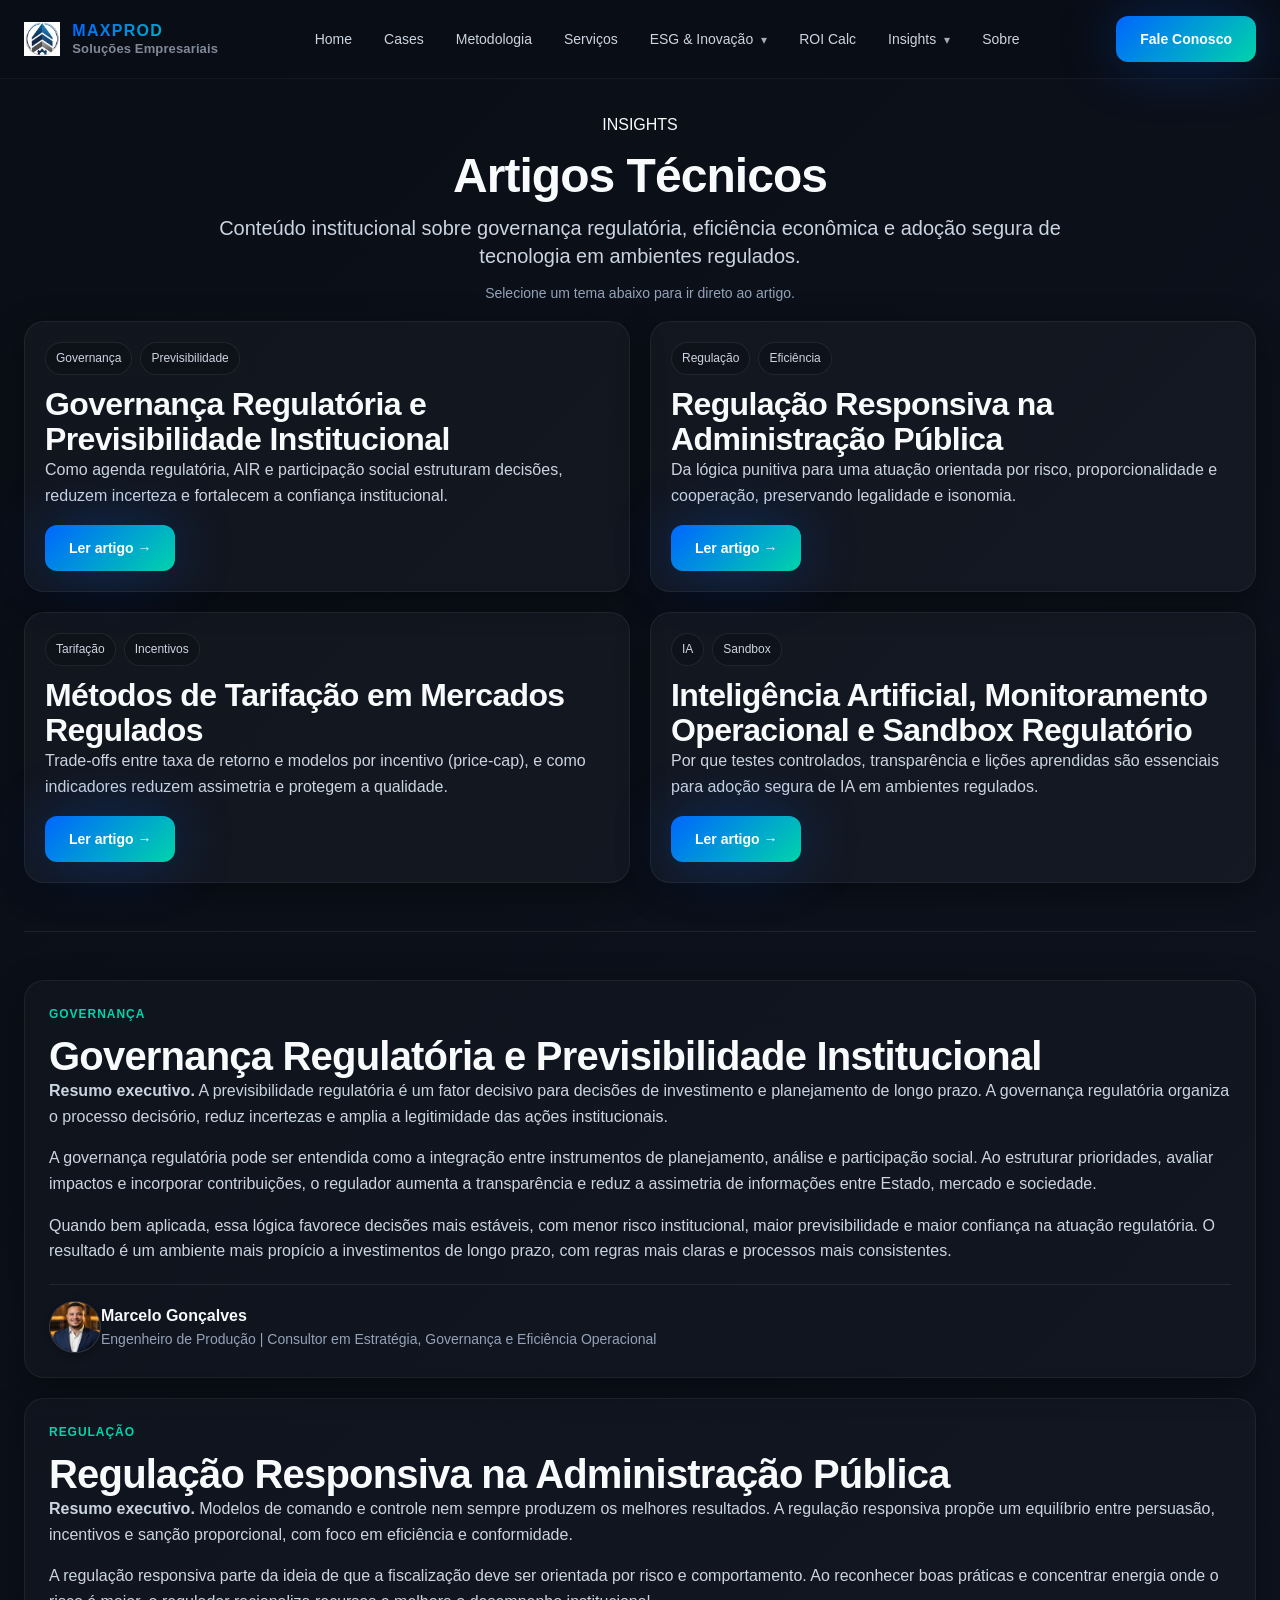
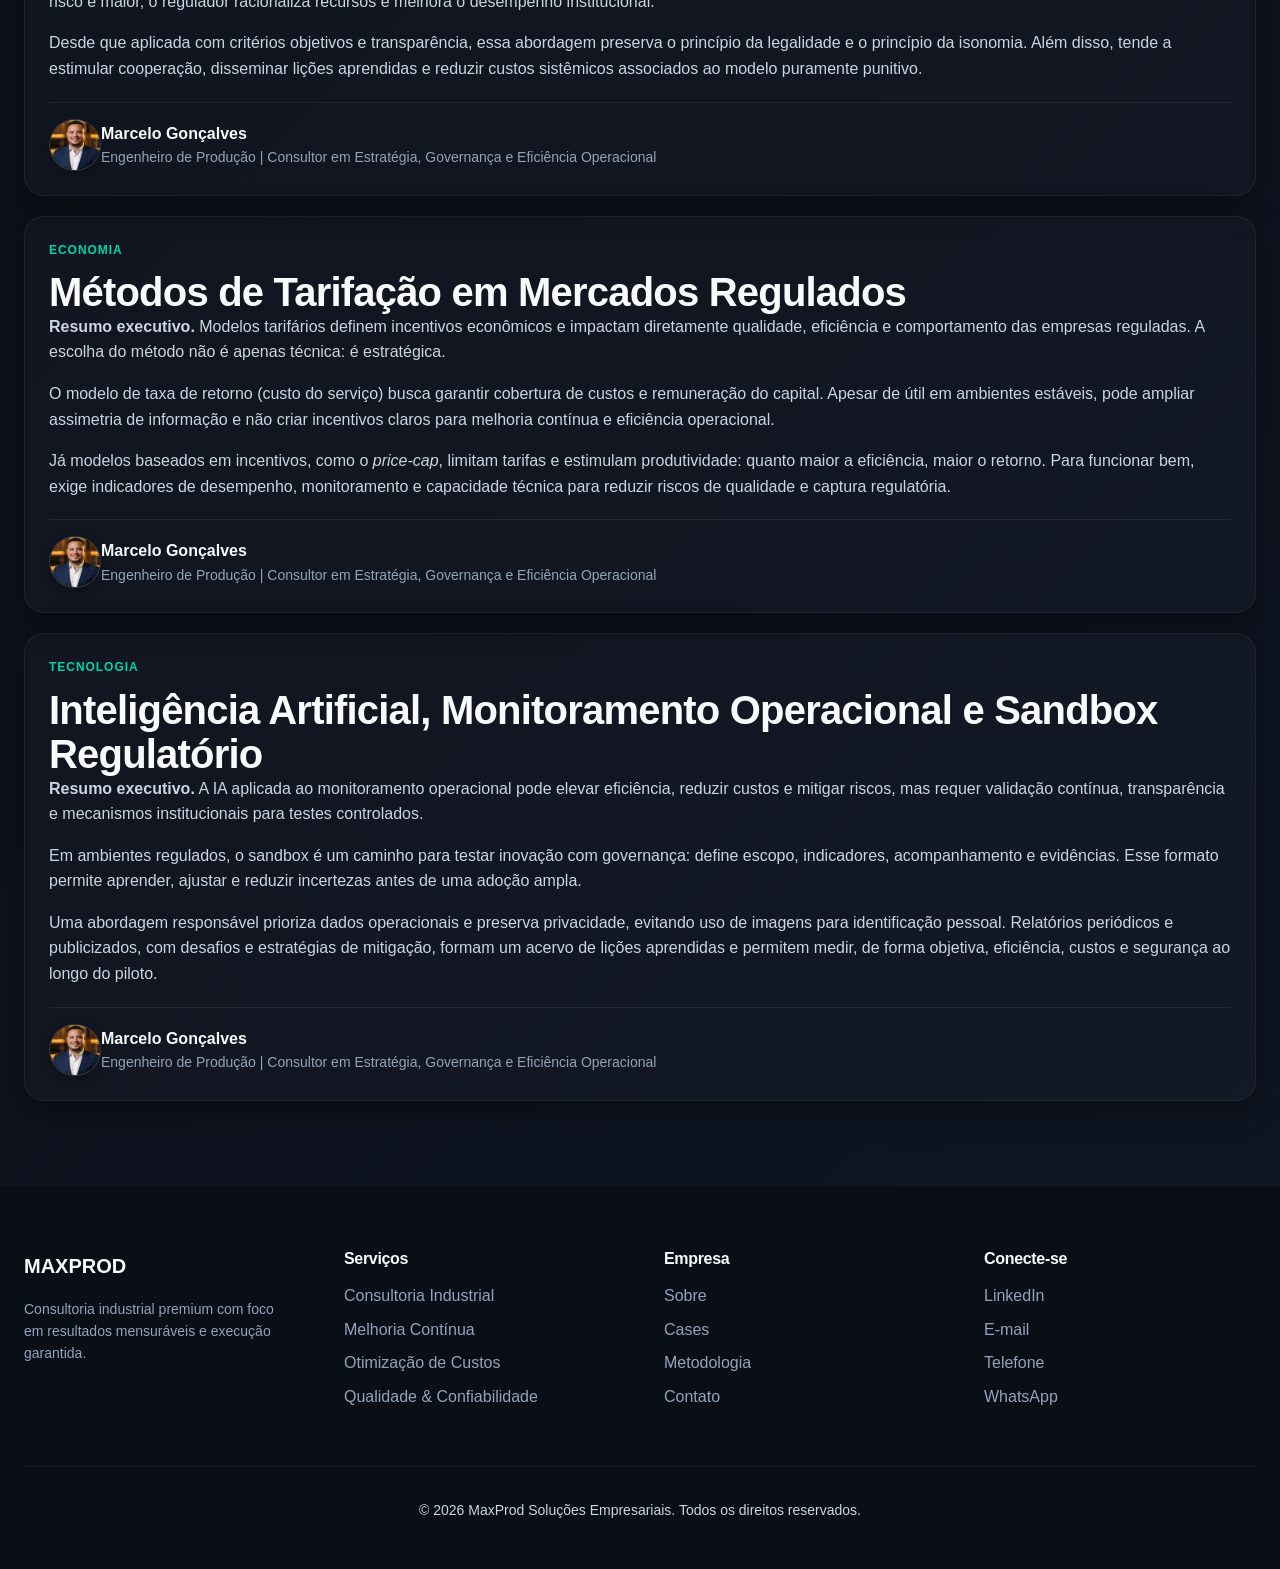
==== commit 6541a669: "Update index.html" ====
--- a/insights/index.html
+++ b/insights/index.html
@@ -21,7 +21,7 @@
   <style>
     /* ===== INSIGHTS (somente local, não mexe no site todo) ===== */
     .page-hero{
-      padding-top: clamp(84px, 8vw, 110px);
+      padding-top: 48px;
       padding-bottom: var(--space-28);
       text-align: center;
     }
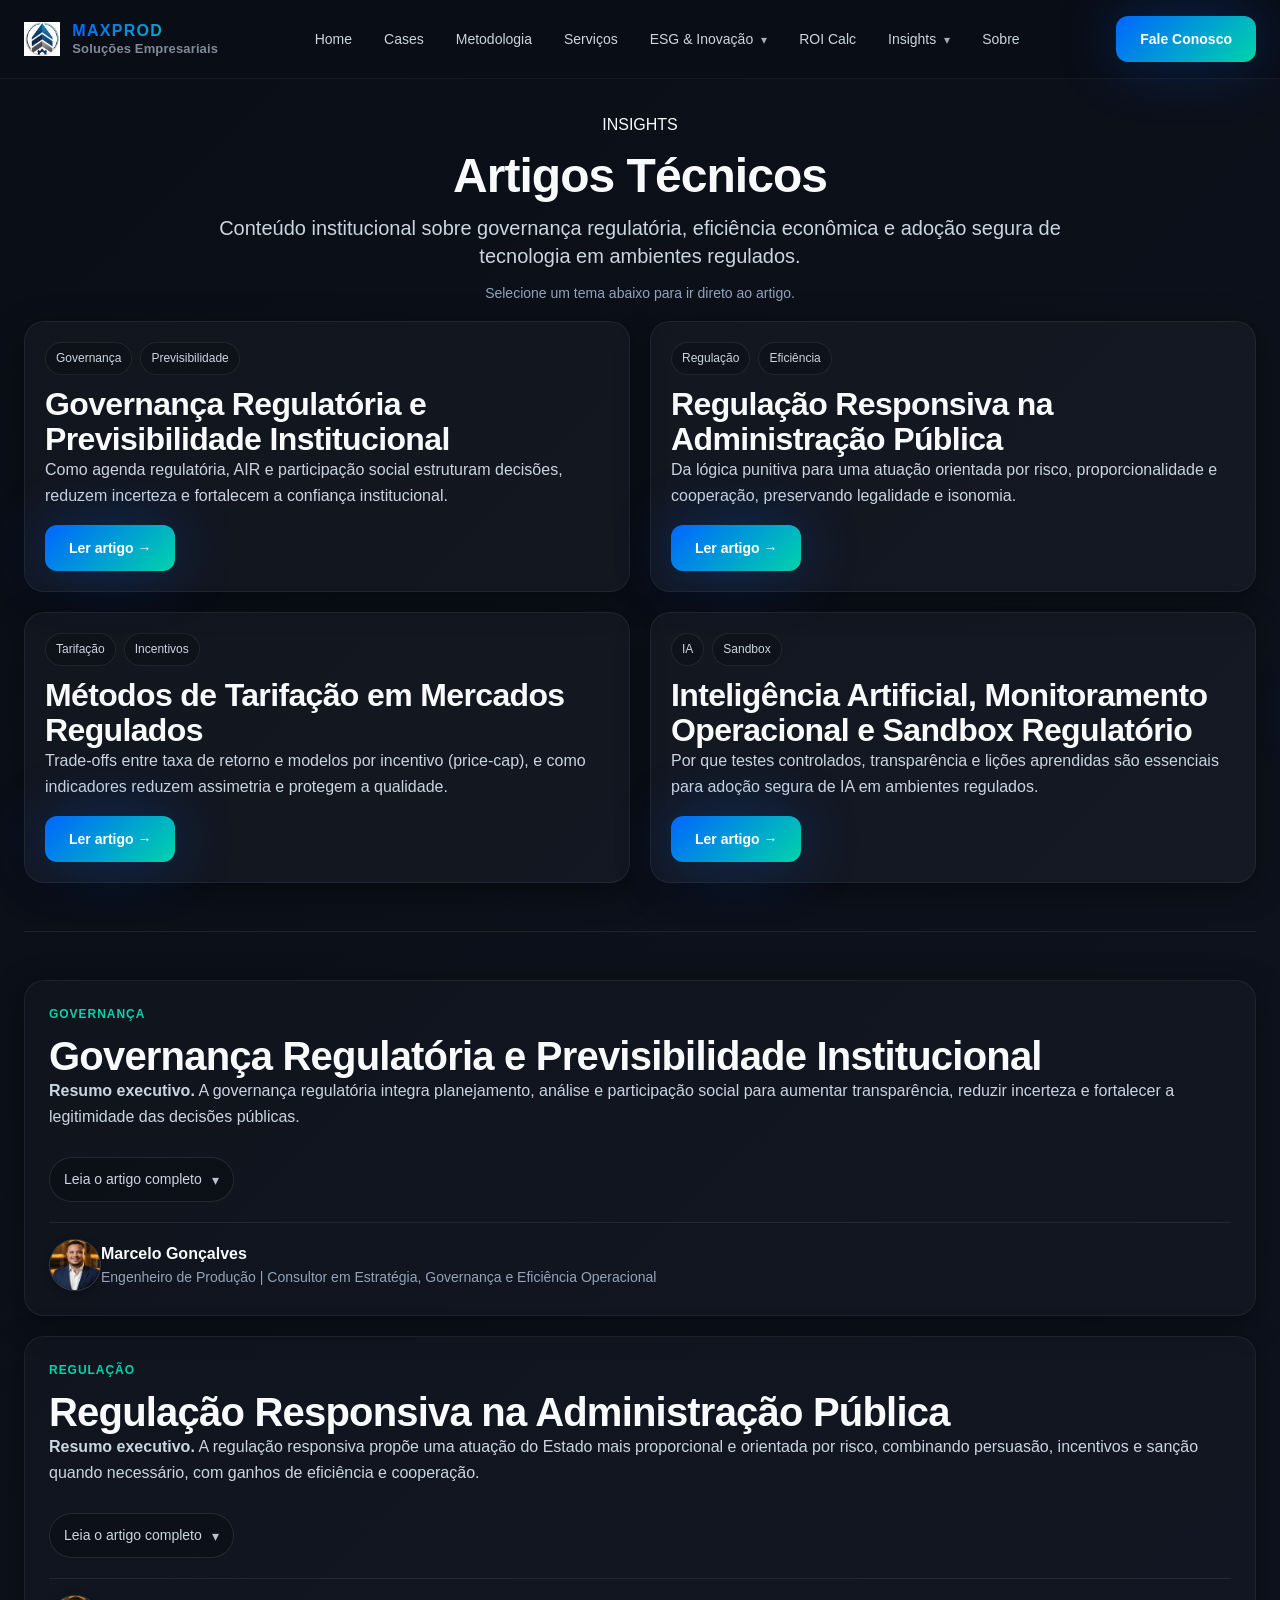
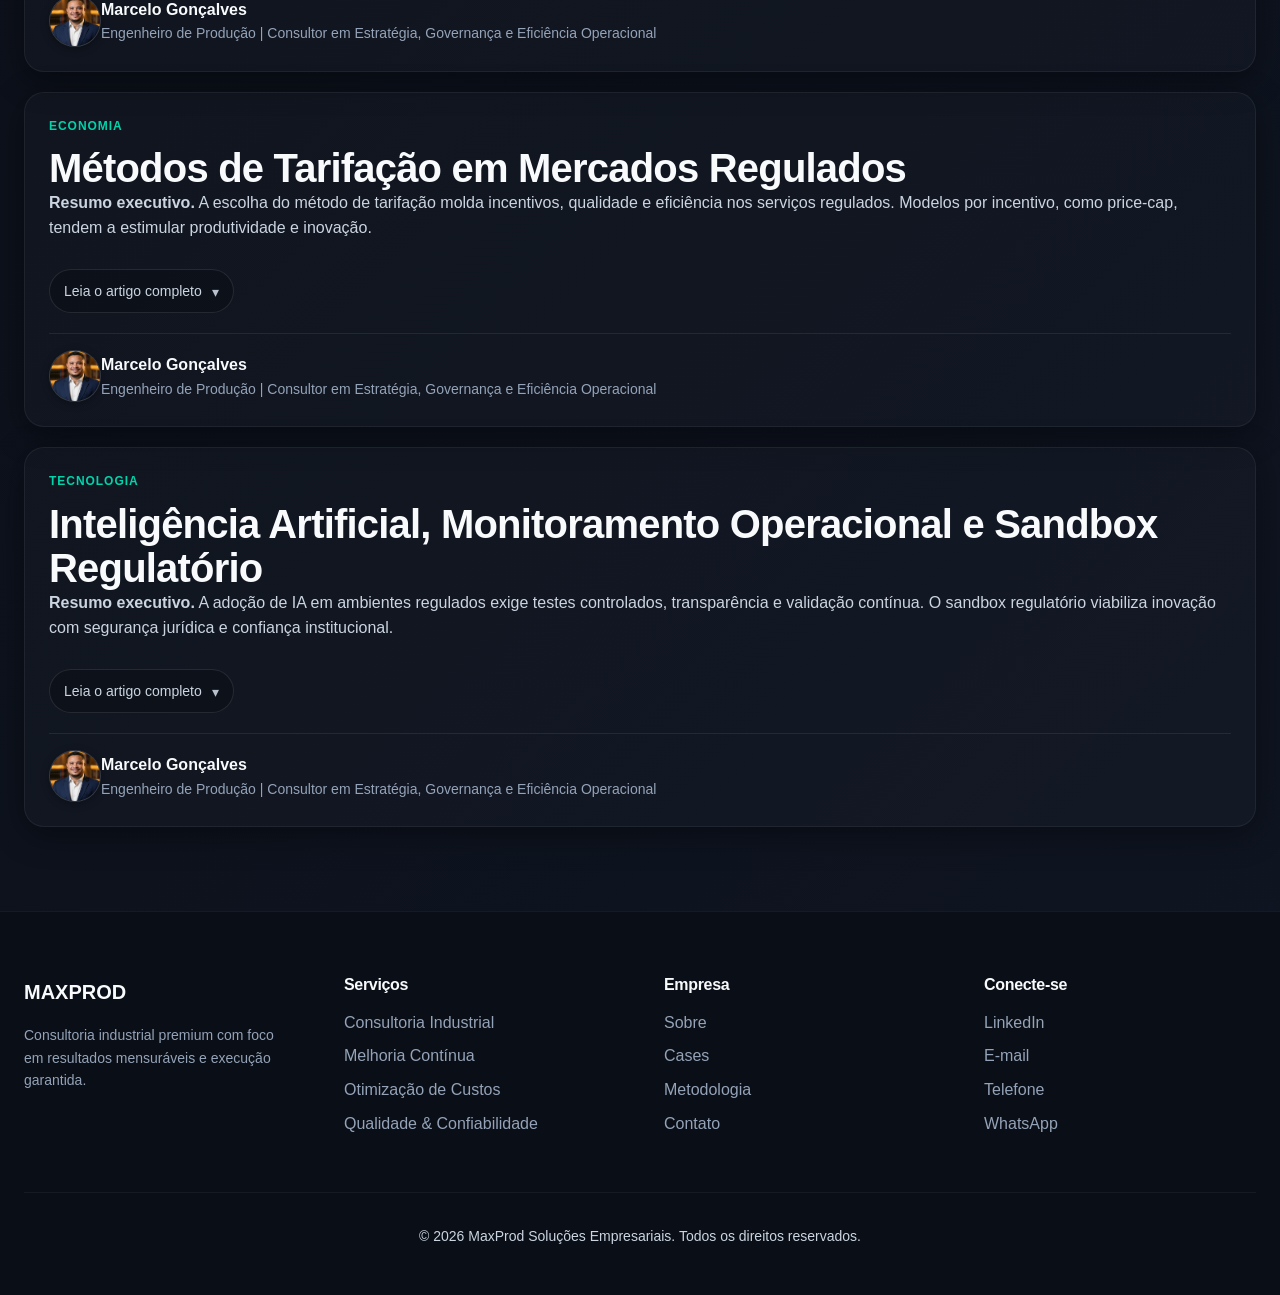
==== commit 35b0be09: "Update index.html" ====
--- a/insights/index.html
+++ b/insights/index.html
@@ -117,6 +117,50 @@
       text-align:center;
       margin-top: var(--space-12);
     }
+
+    /* ===== Expansão (Ler completo) ===== */
+.article summary {
+  list-style: none;
+  cursor: pointer;
+  display: inline-flex;
+  align-items: center;
+  gap: 10px;
+  margin-top: var(--space-12);
+  padding: 10px 14px;
+  border-radius: 999px;
+  border: 1px solid rgba(255,255,255,0.10);
+  background: rgba(0,0,0,0.22);
+  color: var(--text-secondary);
+  font-size: var(--text-sm);
+  user-select: none;
+}
+.article summary::-webkit-details-marker { display: none; }
+
+.article details[open] summary {
+  border-color: rgba(255,255,255,0.18);
+  color: var(--text-primary);
+}
+
+.article summary .chev {
+  display: inline-block;
+  transform: translateY(1px);
+  opacity: .9;
+  transition: transform .18s ease;
+}
+.article details[open] summary .chev {
+  transform: rotate(180deg) translateY(-1px);
+}
+
+.article .fulltext {
+  margin-top: var(--space-14);
+  padding-top: var(--space-14);
+  border-top: 1px solid rgba(255,255,255,0.08);
+}
+
+.article .lead {
+  color: var(--text-secondary);
+}
+
   </style>
 </head>
 
@@ -270,10 +314,29 @@
       <section class="article" id="artigo-1">
         <div class="kicker">Governança</div>
         <h2>Governança Regulatória e Previsibilidade Institucional</h2>
-        <p><strong>Resumo executivo.</strong> A previsibilidade regulatória é um fator decisivo para decisões de investimento e planejamento de longo prazo. A governança regulatória organiza o processo decisório, reduz incertezas e amplia a legitimidade das ações institucionais.</p>
-        <p>A governança regulatória pode ser entendida como a integração entre instrumentos de planejamento, análise e participação social. Ao estruturar prioridades, avaliar impactos e incorporar contribuições, o regulador aumenta a transparência e reduz a assimetria de informações entre Estado, mercado e sociedade.</p>
-        <p>Quando bem aplicada, essa lógica favorece decisões mais estáveis, com menor risco institucional, maior previsibilidade e maior confiança na atuação regulatória. O resultado é um ambiente mais propício a investimentos de longo prazo, com regras mais claras e processos mais consistentes.</p>
-
+        <p class="lead"><strong>Resumo executivo.</strong> A governança regulatória integra planejamento, análise e participação social para aumentar transparência, reduzir incerteza e fortalecer a legitimidade das decisões públicas.</p>
+
+<details>
+  <summary>Leia o artigo completo <span class="chev">▾</span></summary>
+
+  <div class="fulltext">
+    <p>O texto aborda a governança regulatória e a forma como seu tripé, composto pela Agenda Regulatória (AR), pela Análise de Impacto Regulatório (AIR) e pelo Processo de Participação e Controle Social (PPCS), se integra em um contexto no qual a sociedade e o mercado demandam maior transparência e previsibilidade na regulação.</p>
+
+    <p>Essas três ferramentas estão diretamente relacionadas ao cumprimento da missão institucional da Agência Nacional de Transportes Terrestres (ANTT), especialmente no que se refere à organização, planejamento e legitimidade das ações regulatórias.</p>
+
+    <p>A Agenda Regulatória, considerada a principal ferramenta de planejamento estratégico da ANTT, é construída com a contribuição da sociedade e dos agentes regulados por meio do Processo de Participação e Controle Social (PPCS). Esse processo permite a indicação de temas relevantes e significativos, organizados em cinco eixos temáticos definidos de forma colaborativa.</p>
+
+    <p>Os projetos enquadrados nesses eixos passam por uma Análise de Impacto Regulatório (AIR), cuja finalidade é identificar de forma preventiva os desafios associados às propostas regulatórias, bem como avaliar alternativas e propor soluções para o enfrentamento desses desafios.</p>
+
+    <p>Ao ampliar os canais de participação, a governança regulatória incorpora a sociedade como parte do processo decisório, contribuindo para a mitigação de possíveis efeitos adversos da regulação e favorecendo maior aceitabilidade das novas regras e normativos.</p>
+
+    <p>A participação dos agentes regulados nesse processo também assume papel relevante, uma vez que o envolvimento do setor privado contribui para a construção de soluções mais aderentes à realidade operacional, além de permitir que as empresas se antecipem às tendências regulatórias e se adequem de forma planejada às mudanças normativas.</p>
+
+    <p>Com a definição e a divulgação da Agenda Regulatória, os regulados passam a dispor de uma visão mais clara e estruturada sobre as regulamentações futuras, o que contribui para a redução de incertezas e para a estabilidade do ambiente regulatório.</p>
+
+    <p>Nesse contexto, ambientes regulatórios mais previsíveis tendem a estimular investimentos e decisões de longo prazo, uma vez que a clareza das regras e a transparência dos processos reduzem riscos e fortalecem a confiança institucional.</p>
+  </div>
+</details>
         <div class="author-box">
           <!-- TROQUE o src pela sua foto real quando subir em /assets/img/ -->
           <img class="author-photo" src="/assets/img/foto-institucional.png" alt="Foto do autor">
@@ -288,10 +351,31 @@
       <section class="article" id="artigo-2">
         <div class="kicker">Regulação</div>
         <h2>Regulação Responsiva na Administração Pública</h2>
-        <p><strong>Resumo executivo.</strong> Modelos de comando e controle nem sempre produzem os melhores resultados. A regulação responsiva propõe um equilíbrio entre persuasão, incentivos e sanção proporcional, com foco em eficiência e conformidade.</p>
-        <p>A regulação responsiva parte da ideia de que a fiscalização deve ser orientada por risco e comportamento. Ao reconhecer boas práticas e concentrar energia onde o risco é maior, o regulador racionaliza recursos e melhora o desempenho institucional.</p>
-        <p>Desde que aplicada com critérios objetivos e transparência, essa abordagem preserva o princípio da legalidade e o princípio da isonomia. Além disso, tende a estimular cooperação, disseminar lições aprendidas e reduzir custos sistêmicos associados ao modelo puramente punitivo.</p>
-
+        <p class="lead"><strong>Resumo executivo.</strong> A regulação responsiva propõe uma atuação do Estado mais proporcional e orientada por risco, combinando persuasão, incentivos e sanção quando necessário, com ganhos de eficiência e cooperação.</p>
+
+<details>
+  <summary>Leia o artigo completo <span class="chev">▾</span></summary>
+
+  <div class="fulltext">
+    <p>O texto aborda a regulação responsiva na Administração Pública, seus conceitos, sua importância no contexto atual e os desafios associados à sua aplicação.</p>
+
+    <p>O conceito de regulação responsiva está relacionado à transição de uma abordagem predominantemente sancionatória e punitiva, baseada em modelos de comando e controle, para uma atuação mais colaborativa do regulador, com foco em persuasão e incentivo ao cumprimento normativo. Nesse modelo, a Administração Pública busca fomentar a motivação dos regulados para agir de forma correta, reduzindo a dependência exclusiva de mecanismos repressivos.</p>
+
+    <p>Em um cenário marcado por restrições orçamentárias e por uma crescente demanda da sociedade por maior eficácia da gestão pública, a adoção da regulação responsiva se apresenta como uma alternativa relevante a ser considerada. Essa abordagem permite racionalizar esforços fiscalizatórios e direcionar recursos públicos de maneira mais eficiente.</p>
+
+    <p>A regulação responsiva pode ser aplicada em mercados caracterizados por elevado grau de controle ou que demandam maior compreensão de suas particularidades operacionais. Um exemplo é o mercado bancário, no qual a autorregulação é exercida pela Federação Brasileira de Bancos (Febraban), sob a supervisão e regulação do Banco Central do Brasil (BACEN). Nesse modelo, a autorregulação tende a apresentar maior abrangência e profundidade nos processos fiscalizatórios, uma vez que é conduzida por especialistas com amplo conhecimento do setor.</p>
+
+    <p>Além disso, a autorregulação contribui para a redução do risco de captura regulatória, na medida em que a regulação responsiva estimula os regulados a adotarem condutas adequadas de forma voluntária e alinhada às normas.</p>
+
+    <p>Entretanto, alguns aspectos merecem atenção, especialmente aqueles relacionados ao princípio da legalidade e ao princípio da isonomia. No que se refere ao princípio da legalidade, é importante considerar que o ordenamento jurídico brasileiro é composto por um vasto conjunto de leis, normas, regulamentos e instruções, que devem ser observados tanto nos modelos tradicionais de regulação quanto nas abordagens mais flexíveis, como a regulação responsiva.</p>
+
+    <p>Quanto ao princípio da isonomia, discute-se a possibilidade de alguns regulados receberem maior grau de flexibilidade e autonomia do que outros. Sobre esse ponto, o Supremo Tribunal Federal (STF) já firmou entendimento no sentido de que a aplicação dessa abordagem não viola o referido princípio, desde que sejam observados critérios objetivos, tratando-se os iguais como iguais e os desiguais como desiguais. Nesse contexto, é possível adotar critérios uniformes de avaliação, recompensando condutas adequadas e aplicando sanções proporcionais às infrações cometidas.</p>
+
+    <p>Adicionalmente, ao estimular os regulados a atuarem de forma colaborativa e em conformidade com as normas, cria-se um ambiente favorável ao compartilhamento de boas práticas e lições aprendidas. Esse movimento tende a ampliar os benefícios da regulação responsiva, permitindo que outros agentes também evoluam em direção a ambientes regulatórios mais eficientes, com reflexos positivos na qualidade dos serviços prestados à sociedade.</p>
+
+    <p>Nesse contexto, a regulação responsiva se apresenta como uma abordagem complementar aos modelos tradicionais, com potencial para ampliar a eficiência regulatória, promover maior cooperação institucional e gerar benefícios sistêmicos nos mercados regulados.</p>
+  </div>
+</details>
         <div class="author-box">
           <img class="author-photo" src="/assets/img/foto-institucional.png" alt="Foto do autor">
           <div>
@@ -305,10 +389,29 @@
       <section class="article" id="artigo-3">
         <div class="kicker">Economia</div>
         <h2>Métodos de Tarifação em Mercados Regulados</h2>
-        <p><strong>Resumo executivo.</strong> Modelos tarifários definem incentivos econômicos e impactam diretamente qualidade, eficiência e comportamento das empresas reguladas. A escolha do método não é apenas técnica: é estratégica.</p>
-        <p>O modelo de taxa de retorno (custo do serviço) busca garantir cobertura de custos e remuneração do capital. Apesar de útil em ambientes estáveis, pode ampliar assimetria de informação e não criar incentivos claros para melhoria contínua e eficiência operacional.</p>
-        <p>Já modelos baseados em incentivos, como o <em>price-cap</em>, limitam tarifas e estimulam produtividade: quanto maior a eficiência, maior o retorno. Para funcionar bem, exige indicadores de desempenho, monitoramento e capacidade técnica para reduzir riscos de qualidade e captura regulatória.</p>
-
+        <p class="lead"><strong>Resumo executivo.</strong> A escolha do método de tarifação molda incentivos, qualidade e eficiência nos serviços regulados. Modelos por incentivo, como price-cap, tendem a estimular produtividade e inovação.</p>
+
+<details>
+  <summary>Leia o artigo completo <span class="chev">▾</span></summary>
+
+  <div class="fulltext">
+    <p>O texto apresenta uma análise sobre os métodos de tarifação empregados em mercados regulados e sobre possíveis soluções para fragilidades associadas ao método conhecido como taxa de retorno.</p>
+
+    <p>Inicialmente, faz-se necessária a contextualização do cenário no qual os métodos de tarifação são adotados pelas Agências Reguladoras no Brasil. Com a transferência da prestação de serviços públicos da iniciativa estatal para a iniciativa privada, tornou-se indispensável a definição de mecanismos regulatórios capazes de disciplinar as tarifas cobradas dos usuários, assegurando equilíbrio entre sustentabilidade econômica e interesse público.</p>
+
+    <p>Entre os métodos utilizados, destaca-se o método da taxa de retorno, também denominado custo do serviço. Nesse modelo, as tarifas devem ser suficientes para cobrir os custos incorridos e garantir uma margem de lucro à empresa regulada. Trata-se de um método adequado em contextos nos quais receitas e custos apresentam baixa volatilidade, permitindo a remuneração considerada justa do capital investido.</p>
+
+    <p>Entretanto, o método da taxa de retorno apresenta fragilidades e limitações relevantes. Uma delas é o risco de assimetria de informações, associado à teoria do agente - principal, na qual as informações sobre os custos internos permanecem sob controle das empresas reguladas. Nesse contexto, os custos reportados às autoridades regulatórias podem não refletir integralmente os custos efetivamente praticados.</p>
+
+    <p>Outra fragilidade relacionada ao uso da taxa de retorno refere-se ao risco de prestação do serviço em níveis de qualidade inferiores aos parâmetros desejáveis. Além disso, esse método não impõe incentivos claros à adoção de práticas de melhoria contínua, uma vez que a elevação das tarifas pode, em determinados casos, assegurar a rentabilidade das empresas independentemente de ganhos de eficiência.</p>
+
+    <p>Em comparação com o método de custo do serviço, destaca-se o método conhecido como price-cap, ou preço-teto. Nesse modelo, a tarifa não pode ultrapassar um valor máximo previamente definido pela entidade reguladora. Trata-se de um método baseado em incentivos, no qual a empresa é estimulada a reduzir seus custos para ampliar sua margem de lucro. O órgão regulador define a taxa regulatória a partir de comparações internacionais, por meio de benchmarks, estabelecendo metas de redução de custos: quanto maior a eficiência alcançada, maior o retorno econômico para a empresa.</p>
+
+    <p>Diante dessas características, algumas alternativas podem ser consideradas para mitigar as fragilidades associadas aos modelos tradicionais de tarifação. No caso da assimetria de informações e do risco de perda de qualidade, tais efeitos podem ser reduzidos por meio da definição e do monitoramento de indicadores, incluindo reclamações dos usuários, bem como pela atuação de corpos técnicos especializados em análise de custos, capazes de avaliar a rentabilidade das empresas reguladas.</p>
+
+    <p>A adoção do método price-cap se apresenta como uma resposta às limitações relacionadas à ausência de incentivos à eficiência, na medida em que estimula o aumento da produtividade, reduz o risco de captura regulatória e favorece a inovação tecnológica nos setores regulados.</p>
+  </div>
+</details>
         <div class="author-box">
           <img class="author-photo" src="/assets/img/foto-institucional.png" alt="Foto do autor">
           <div>
@@ -322,10 +425,35 @@
       <section class="article" id="artigo-4">
         <div class="kicker">Tecnologia</div>
         <h2>Inteligência Artificial, Monitoramento Operacional e Sandbox Regulatório</h2>
-        <p><strong>Resumo executivo.</strong> A IA aplicada ao monitoramento operacional pode elevar eficiência, reduzir custos e mitigar riscos, mas requer validação contínua, transparência e mecanismos institucionais para testes controlados.</p>
-        <p>Em ambientes regulados, o sandbox é um caminho para testar inovação com governança: define escopo, indicadores, acompanhamento e evidências. Esse formato permite aprender, ajustar e reduzir incertezas antes de uma adoção ampla.</p>
-        <p>Uma abordagem responsável prioriza dados operacionais e preserva privacidade, evitando uso de imagens para identificação pessoal. Relatórios periódicos e publicizados, com desafios e estratégias de mitigação, formam um acervo de lições aprendidas e permitem medir, de forma objetiva, eficiência, custos e segurança ao longo do piloto.</p>
-
+        <p class="lead"><strong>Resumo executivo.</strong> A adoção de IA em ambientes regulados exige testes controlados, transparência e validação contínua. O sandbox regulatório viabiliza inovação com segurança jurídica e confiança institucional.</p>
+
+<details>
+  <summary>Leia o artigo completo <span class="chev">▾</span></summary>
+
+  <div class="fulltext">
+    <p>O texto apresenta uma análise técnica no âmbito regulatório, fundamentada em uma proposta de utilização de Inteligência Artificial (IA) para monitoramento de postos operacionais.</p>
+
+    <p>O objetivo desta análise é avaliar o atendimento da proposta aos requisitos da Resolução ANTT nº 5999/2022.</p>
+
+    <p>A referida Resolução estabelece procedimentos, como um conjunto de regras e requisitos, para a aprovação e dispensa de periodicidade, observando as normas regulatórias aplicáveis ao setor.</p>
+
+    <p>A partir de uma análise comparativa de verificação de riscos e impactos inerentes à atuação da ANTT, a proposta de um projeto piloto de digitalização e automação dos controles se mostra inovadora ao empregar Inteligência Artificial (IA) no monitoramento de dados operacionais.</p>
+
+    <p>A proposta tem como objetivos aumentar a eficiência dos processos internos, reduzir os custos operacionais e minimizar os riscos relacionados à qualidade.</p>
+
+    <p>Para avaliar a aderência da proposta à Resolução, realizou-se a análise dos documentos, formulários e registros apresentados, de forma individualizada, com verificação de suas respectivas pertinências.</p>
+
+    <p>Ademais, identifica-se um ponto de atenção relacionado ao cronograma apresentado pela empresa X, estruturado em 36 meses, em comparação ao prazo de 24 meses previsto na Resolução, o que reforça a importância de ajustes e alinhamentos ao longo do desenvolvimento do projeto.</p>
+
+    <p>Quanto à utilização da Inteligência Artificial (IA) para o monitoramento da frota da empresa X, a proposta prevê uma abordagem mais transparente e menos invasiva, na qual as imagens não serão utilizadas para identificação pessoal de quaisquer indivíduos envolvidos.</p>
+
+    <p>Para assegurar a qualidade e a conformidade com o disposto na Resolução, o projeto prevê o envio de relatórios periódicos à comissão de sandbox, com o objetivo de acompanhar a evolução dos trabalhos, os desafios identificados e as estratégias adotadas para sua resolução, formando um acervo de lições aprendidas.</p>
+
+    <p>Com base nesses relatórios, torna-se possível o estabelecimento de indicadores que servirão como parâmetros para avaliar o comportamento dos objetivos anteriormente elencados, tais como melhoria da eficiência, minimização de custos e aumento da segurança observados pela empresa. Esses relatórios deverão ter publicidade, permanecendo disponíveis no site da empresa, acompanhados de texto explicativo informando que se trata de um projeto em fase de teste.</p>
+
+    <p>Nesse contexto, a adoção de soluções baseadas em Inteligência Artificial em ambientes regulados evidencia a necessidade de validações contínuas e testes controlados, de modo a fortalecer a segurança jurídica, a previsibilidade regulatória e a confiança institucional antes de uma eventual adoção em caráter mais amplo.</p>
+  </div>
+</details>
         <div class="author-box">
           <img class="author-photo" src="/assets/img/foto-institucional.png" alt="Foto do autor">
           <div>
@@ -470,5 +598,16 @@
       });
     });
   </script>
+  <script>
+  // Fecha outros artigos quando um abrir
+  document.querySelectorAll('.article details').forEach((d) => {
+    d.addEventListener('toggle', () => {
+      if (!d.open) return;
+      document.querySelectorAll('.article details').forEach((other) => {
+        if (other !== d) other.open = false;
+      });
+    });
+  });
+</script>
 </body>
 </html>
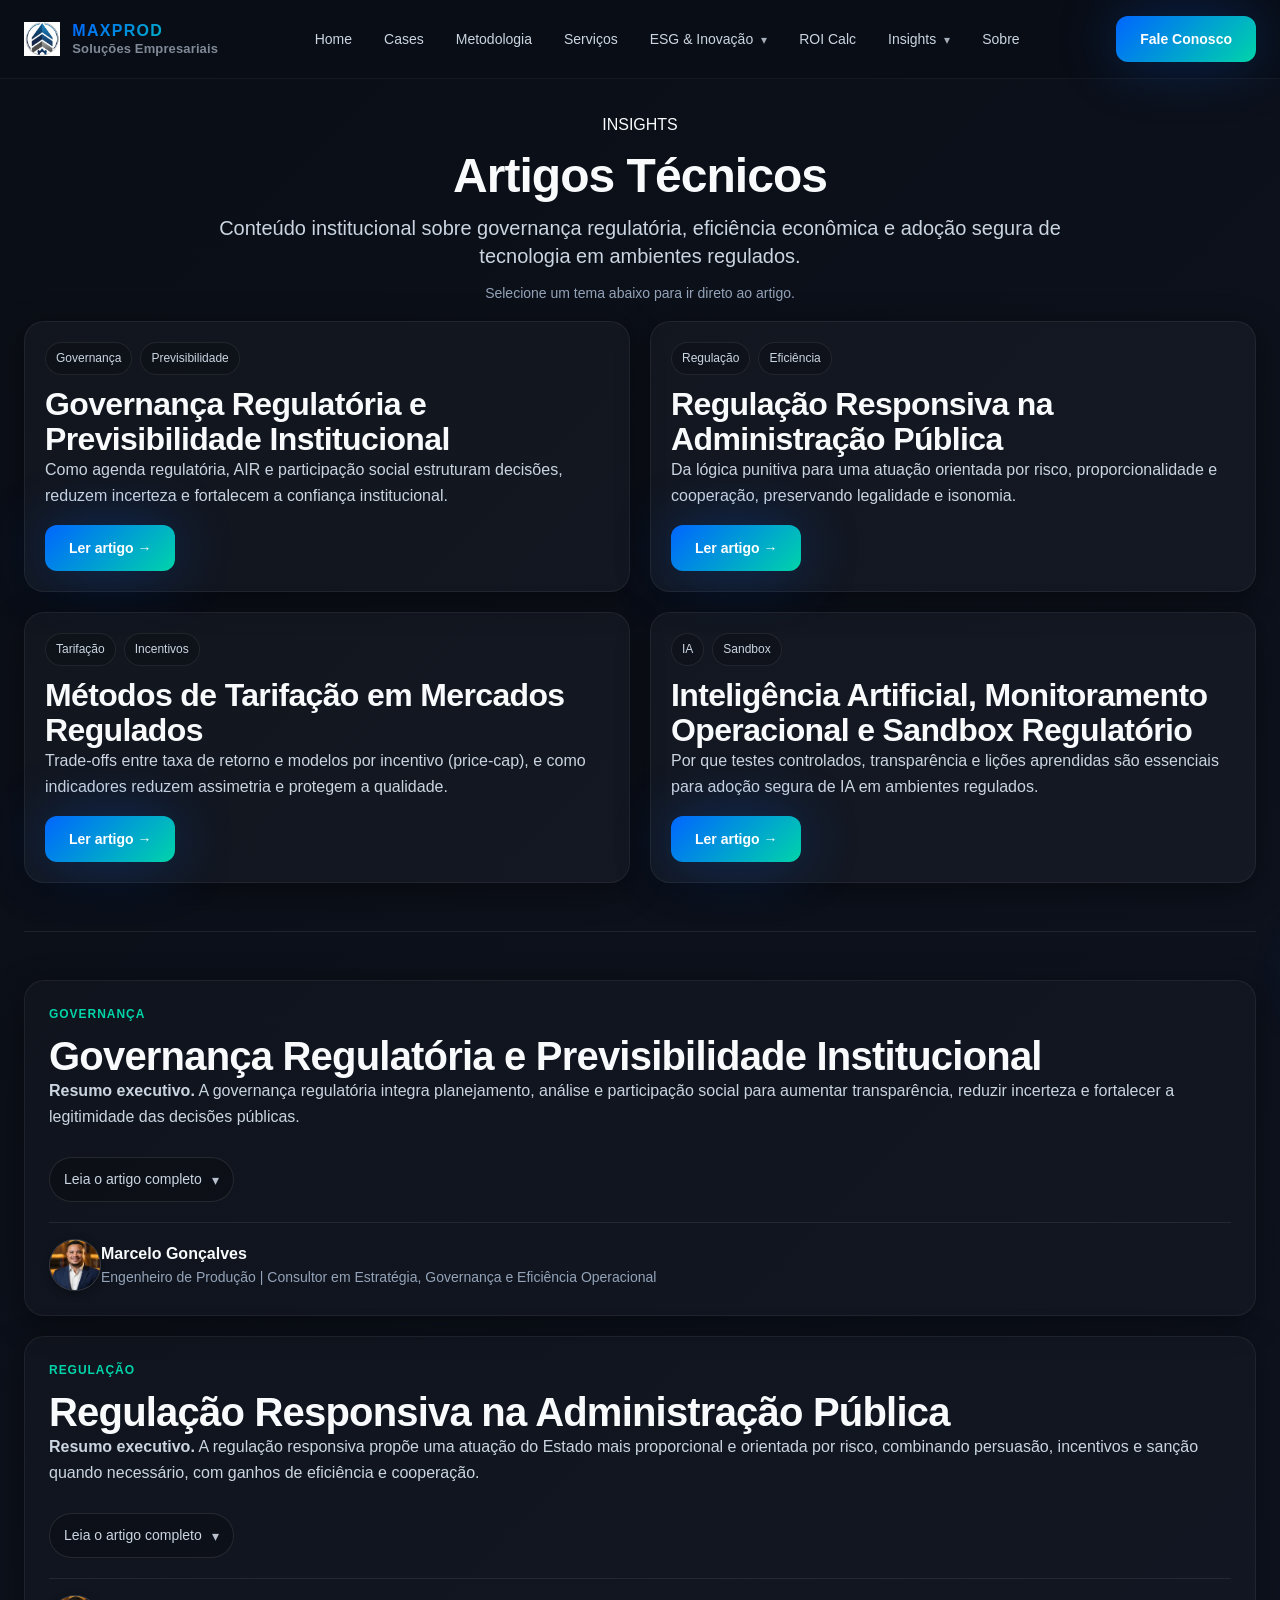
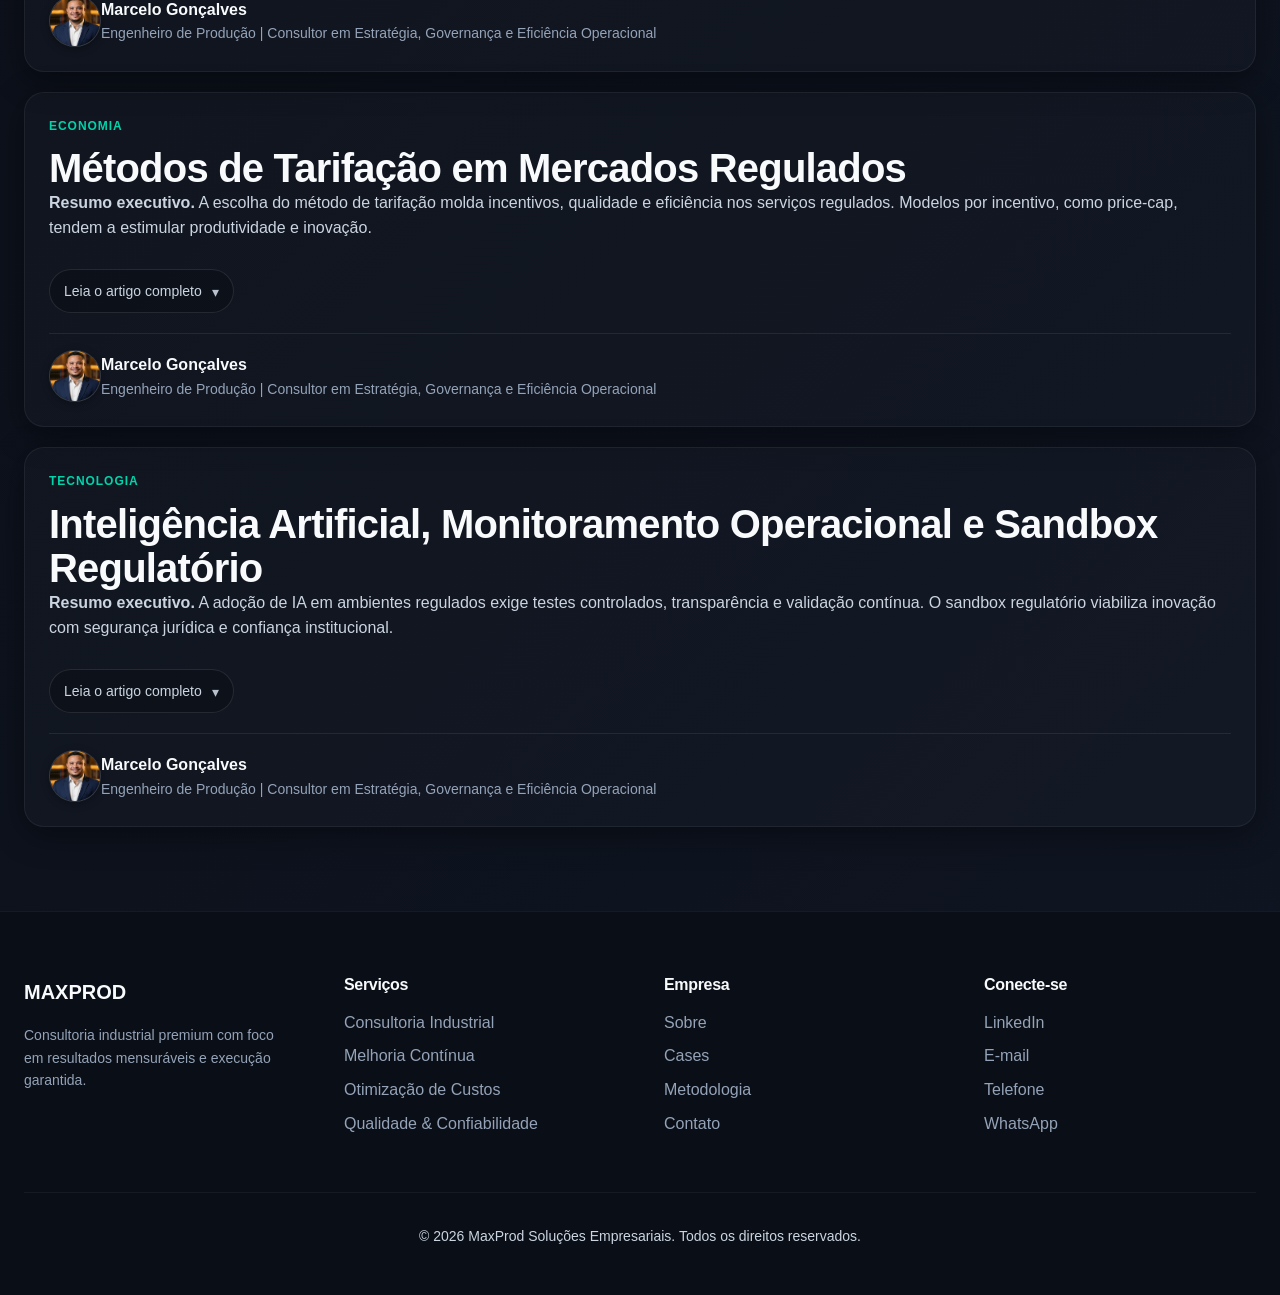
==== commit d36ea934: "Update index.html" ====
--- a/insights/index.html
+++ b/insights/index.html
@@ -189,26 +189,26 @@
           <button class="nav-link nav-dd-toggle" type="button" aria-expanded="false">
             ESG &amp; Inovação <span class="nav-caret" aria-hidden="true">▾</span>
           </button>
-          <div class="nav-dropdown nav-drop" role="menu" aria-label="ESG & Inovação">
-            <a class="nav-drop-item" href="/esg/projeto-doacao.html">Projeto Doação</a>
-            <a class="nav-drop-item" href="/esg/opera-guard.html">Opera Guard (IA)</a>
-            <a class="nav-drop-item" href="/esg/startup-planta-produtiva.html">Startup Produtiva</a>
-            <a class="nav-drop-item" href="/esg/economia-circular.html">Economia Circular</a>
-          </div>
-        </li>
+          
+        <div class="nav-dropdown nav-drop" role="menu" aria-label="ESG & Inovação">
+  <a class="nav-drop-item" href="/esg/projeto-doacao.html">Projeto Doação</a>
+  <a class="nav-drop-item" href="/esg/opera-guard.html">IA Aplicada: Opera Guard</a>
+  <a class="nav-drop-item" href="/esg/startup-planta-produtiva.html">Startup Produtiva</a>
+</div>
+
 
         <li><a href="/#calculator" class="nav-link">ROI Calc</a></li>
 
-        <!-- INSIGHTS -->
-        <li class="nav-item has-dropdown">
-          <button class="nav-link nav-dd-toggle" type="button" aria-expanded="false">
-            Insights <span class="nav-caret" aria-hidden="true">▾</span>
-          </button>
-          <div class="nav-dropdown nav-drop" role="menu" aria-label="Insights">
-            <a class="nav-drop-item" href="/insights/">Artigos Técnicos</a>
-            <a class="nav-drop-item" href="/insights/white-papers.html">White Papers</a>
-          </div>
-        </li>
+<!-- INSIGHTS -->
+<li class="nav-item has-dropdown">
+  <button class="nav-link nav-dd-toggle" type="button" aria-expanded="false">
+    Insights <span class="nav-caret" aria-hidden="true">▾</span>
+  </button>
+  <div class="nav-dropdown nav-drop" role="menu" aria-label="Insights">
+    <a class="nav-drop-item" href="/insights/">Artigos Técnicos</a>
+    <a class="nav-drop-item" href="/insights/white-papers.html">White Papers</a>
+  </div>
+</li>
 
         <li><a href="/sobre.html" class="nav-link">Sobre</a></li>
       </ul>
@@ -236,8 +236,18 @@
       <li><a href="/#home">Home</a></li>
       <li><a href="/#cases">Cases</a></li>
       <li><a href="/#methodology">Metodologia</a></li>
-      <li><a href="/#services">Serviços</a></li>
-      <li><a href="/#calculator">ROI Calc</a></li>
+<li><a href="/#services">Serviços</a></li>
+
+<!-- ESG & INOVAÇÃO (MOBILE) -->
+<li style="margin-top: 10px; opacity: .85; font-size: 12px; letter-spacing: .12em;">
+  ESG &amp; INOVAÇÃO
+</li>
+<li><a href="/esg/projeto-doacao.html">Projeto Doação</a></li>
+<li><a href="/esg/opera-guard.html">IA Aplicada: Opera Guard</a></li>
+<li><a href="/esg/startup-planta-produtiva.html">Startup Produtiva</a></li>
+
+<li><a href="/#calculator">ROI Calc</a></li>
+
       <li><a href="/insights/">Insights</a></li>
       <li><a href="/sobre.html">Sobre</a></li>
       <li><a href="/#contact">Fale Conosco</a></li>
--- a/assets/css/site.css
+++ b/assets/css/site.css
@@ -3405,3 +3405,141 @@
 .visual-card [style*="flex-wrap: wrap"]{
   row-gap: 10px !important;
 }
+
+
+.has-dropdown:hover > .nav-dropdown, .has-dropdown:focus-within > .nav-dropdown{opacity:1;visibility:visible;pointer-events:auto;transform:translateX(-50%) translateY(0);} @media (max-width:1024px){.nav-dropdown{display:block !important;}}
+
+
+/* ===============================
+   CONTACT CTA — 1 DOBRA + CENTRALIZADO
+   =============================== */
+
+:root{
+  --nav-h: 88px; /* ajuste fino se seu header for maior/menor */
+}
+
+#contact.cta-section{
+  /* ocupa 1 tela (tirando o header) */
+  min-height: calc(100svh - var(--nav-h));
+  padding: 0 !important;
+
+  /* centraliza vertical e horizontal */
+  display: flex;
+  align-items: center;
+}
+
+#contact.cta-section .container{
+  width: 100%;
+  padding-top: var(--space-32);
+  padding-bottom: var(--space-32);
+}
+
+/* melhora “a sensação” de bloco único */
+#contact.cta-section .section-header{
+  margin-bottom: var(--space-24) !important;
+}
+
+#contact.cta-section .section-header h2{
+  margin-bottom: 10px !important;
+}
+
+#contact.cta-section .section-header .text-lead{
+  margin-top: 0 !important;
+}
+
+/* Mobile: garante respiro e ainda fica 1 dobra */
+@media (max-width: 768px){
+  #contact.cta-section .container{
+    padding-top: var(--space-24);
+    padding-bottom: var(--space-24);
+  }
+}
+
+
+/* ===============================
+   MOBILE FIX — HERO + ASSESSMENT
+   Faz o assessment ir para baixo e evita “corte”
+   =============================== */
+
+@media (max-width: 900px) {
+  /* hero não pode cortar conteúdo no mobile */
+  .hero.section,
+  #home.hero.section {
+    min-height: auto !important;
+    align-items: flex-start !important;
+    overflow: visible !important;
+    padding-top: 96px !important;   /* mantém respiro do navbar */
+    padding-bottom: 32px !important;
+  }
+
+  /* grid vira 1 coluna */
+  .hero-grid {
+    grid-template-columns: 1fr !important;
+    gap: var(--space-24) !important;
+    align-items: stretch !important;
+  }
+
+  /* força o visual (assessment) para baixo */
+  .hero-content { order: 1; }
+  .hero-visual  { order: 2; }
+
+  /* garante que o card não estoure a largura */
+  .hero-visual .visual-card {
+    width: 100% !important;
+    max-width: 100% !important;
+  }
+}
+
+/* ===============================
+   MOBILE MENU — botão elegante + CTA fora do header
+   =============================== */
+
+.mobile-menu-btn{
+  display: none;                 /* desktop: escondido */
+  width: 44px;
+  height: 44px;
+  border-radius: 14px;
+  border: 1px solid rgba(255,255,255,0.12);
+  background: rgba(255,255,255,0.06);
+  color: var(--text-primary);
+  font-size: 22px;
+  line-height: 1;
+  cursor: pointer;
+  backdrop-filter: blur(10px);
+}
+
+.mobile-menu-btn:active{
+  transform: translateY(1px);
+}
+
+@media (max-width: 1024px){
+  .mobile-menu-btn{ display: inline-flex; align-items:center; justify-content:center; }
+}
+
+@media (max-width: 768px){
+  /* CTA grande some do header (fica no drawer) */
+  .nav-cta{ display: none !important; }
+
+  /* garante que logo + hambúrguer encaixem */
+  .nav-container{ gap: 12px; }
+  .logo{ min-width: 0; }
+}
+
+/* Drawer */
+.mobile-menu{
+  background: rgba(6, 12, 22, 0.92) !important; /* seu fundo premium */
+  backdrop-filter: blur(14px);
+}
+
+/* botão fechar */
+#closeMobileMenu{
+  width: 44px;
+  height: 44px;
+  border-radius: 14px;
+  border: 1px solid rgba(255,255,255,0.12);
+  background: rgba(255,255,255,0.06);
+  color: var(--text-primary);
+  font-size: 18px;
+  cursor: pointer;
+}
+
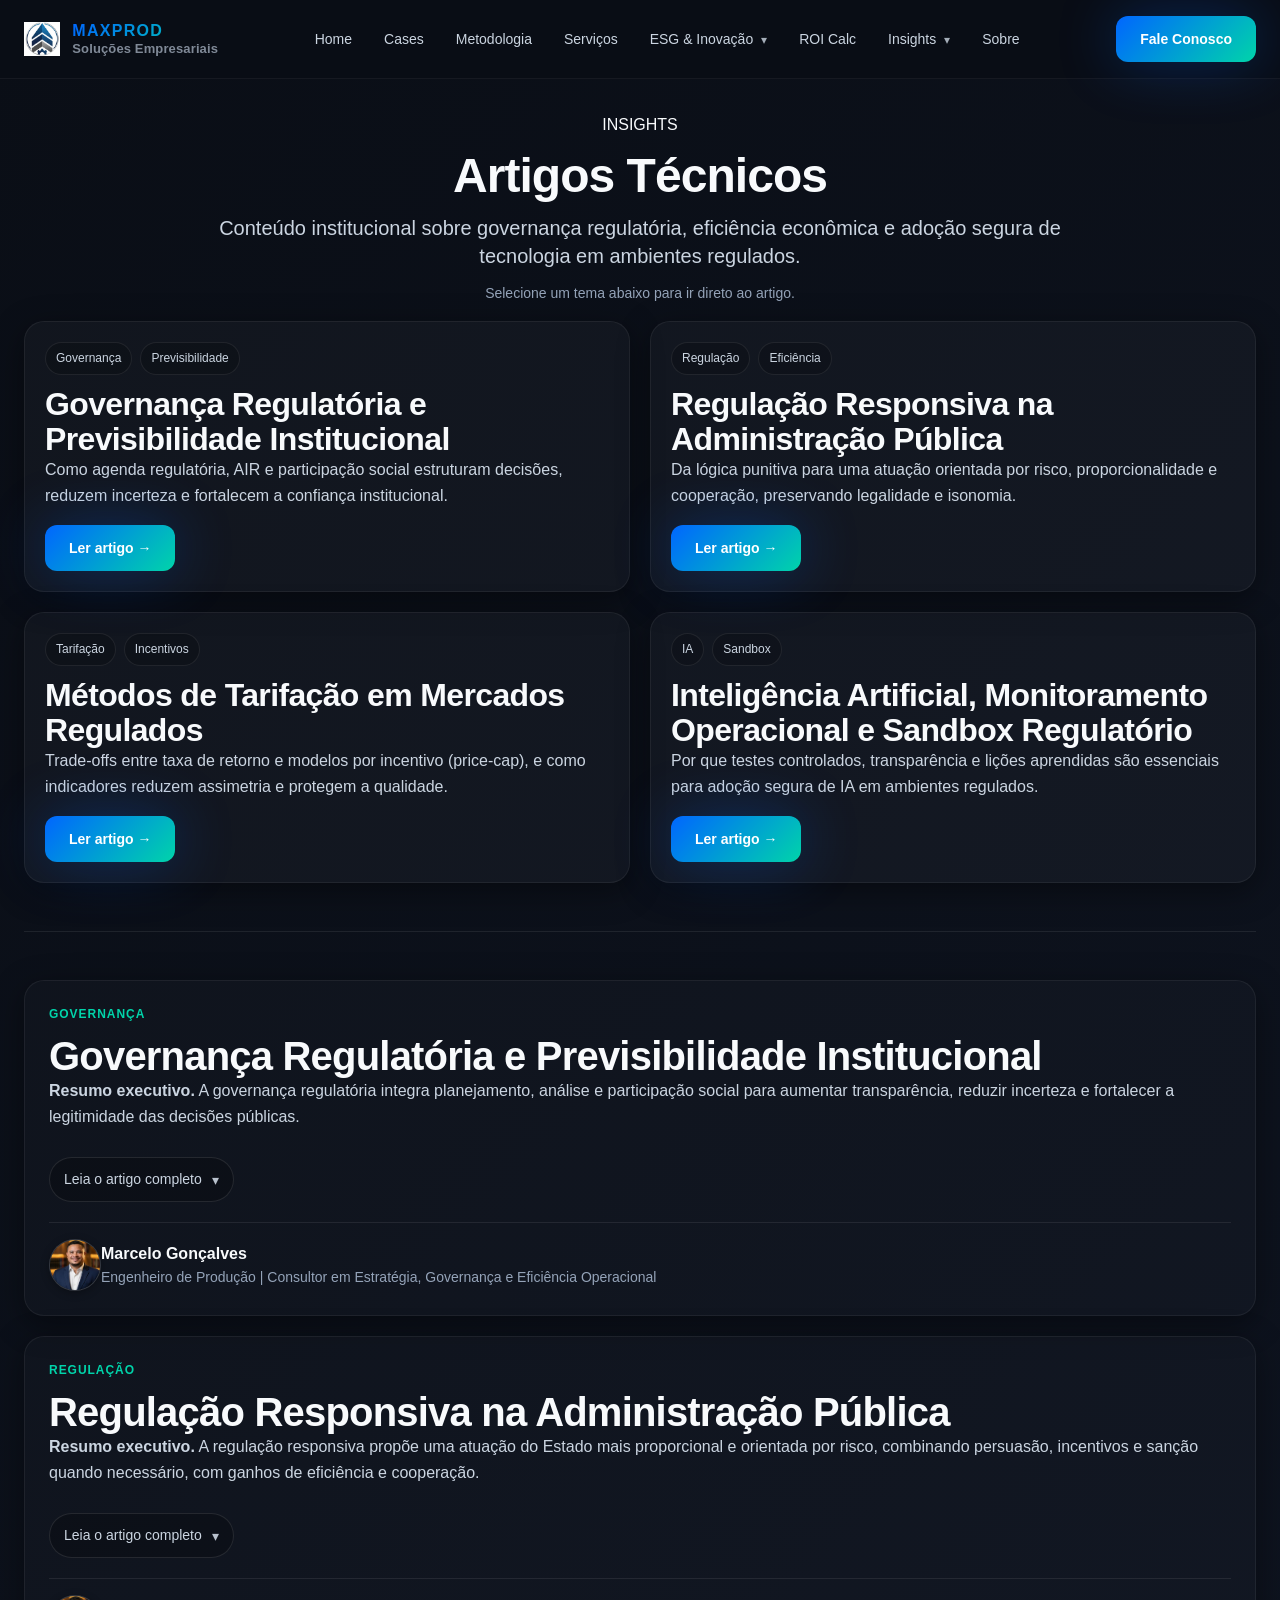
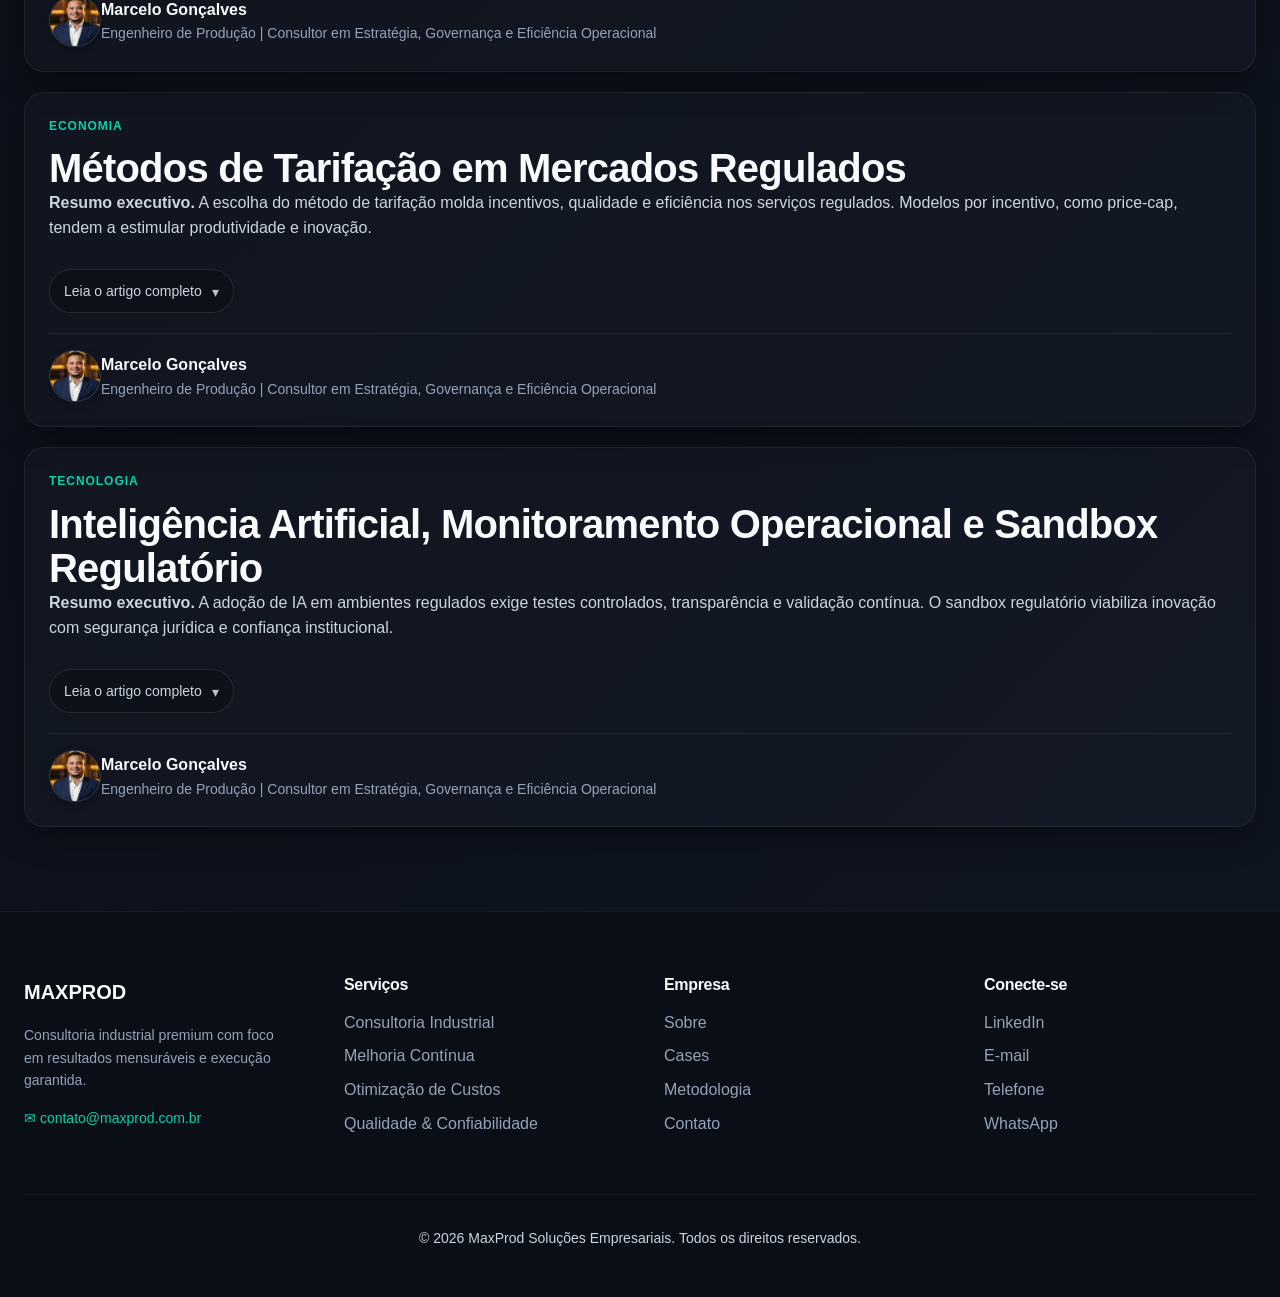
==== commit 87609c30: "Update index.html" ====
--- a/insights/index.html
+++ b/insights/index.html
@@ -485,6 +485,12 @@
           <p style="font-size: var(--text-sm); color: var(--text-tertiary); max-width: 300px;">
             Consultoria industrial premium com foco em resultados mensuráveis e execução garantida.
           </p>
+          <p style="margin-top: 8px; font-size: var(--text-sm);">
+  <a href="mailto:contato@maxprod.com.br" 
+     style="color: var(--brand-secondary); text-decoration: none;">
+    ✉ contato@maxprod.com.br
+  </a>
+</p>
         </div>
 
         <div>
--- a/assets/css/site.css
+++ b/assets/css/site.css
@@ -3543,3 +3543,29 @@
   cursor: pointer;
 }
 
+/* ===============================
+   MOBILE MENU — permitir rolagem interna (iOS/Android)
+   =============================== */
+
+.mobile-menu{
+  position: fixed;
+  inset: 0;                 /* top:0 right:0 bottom:0 left:0 */
+  height: 100vh;
+  height: 100svh;           /* iOS moderno: evita corte */
+  overflow: hidden;         /* rolagem fica no conteúdo interno */
+  z-index: 9999;
+}
+
+/* O conteúdo do drawer precisa poder rolar */
+.mobile-menu .mobile-nav{
+  overflow-y: auto;
+  -webkit-overflow-scrolling: touch; /* inércia iOS */
+  max-height: calc(100svh - 110px);  /* subtrai o header do drawer + botões */
+  padding-bottom: calc(20px + env(safe-area-inset-bottom));
+}
+
+/* Se você tiver o bloco de botões (Calcular ROI / Fale Conosco) dentro do drawer,
+   garante que ele não “tampa” os últimos links */
+.mobile-menu > div:last-child{
+  padding-bottom: calc(16px + env(safe-area-inset-bottom));
+}
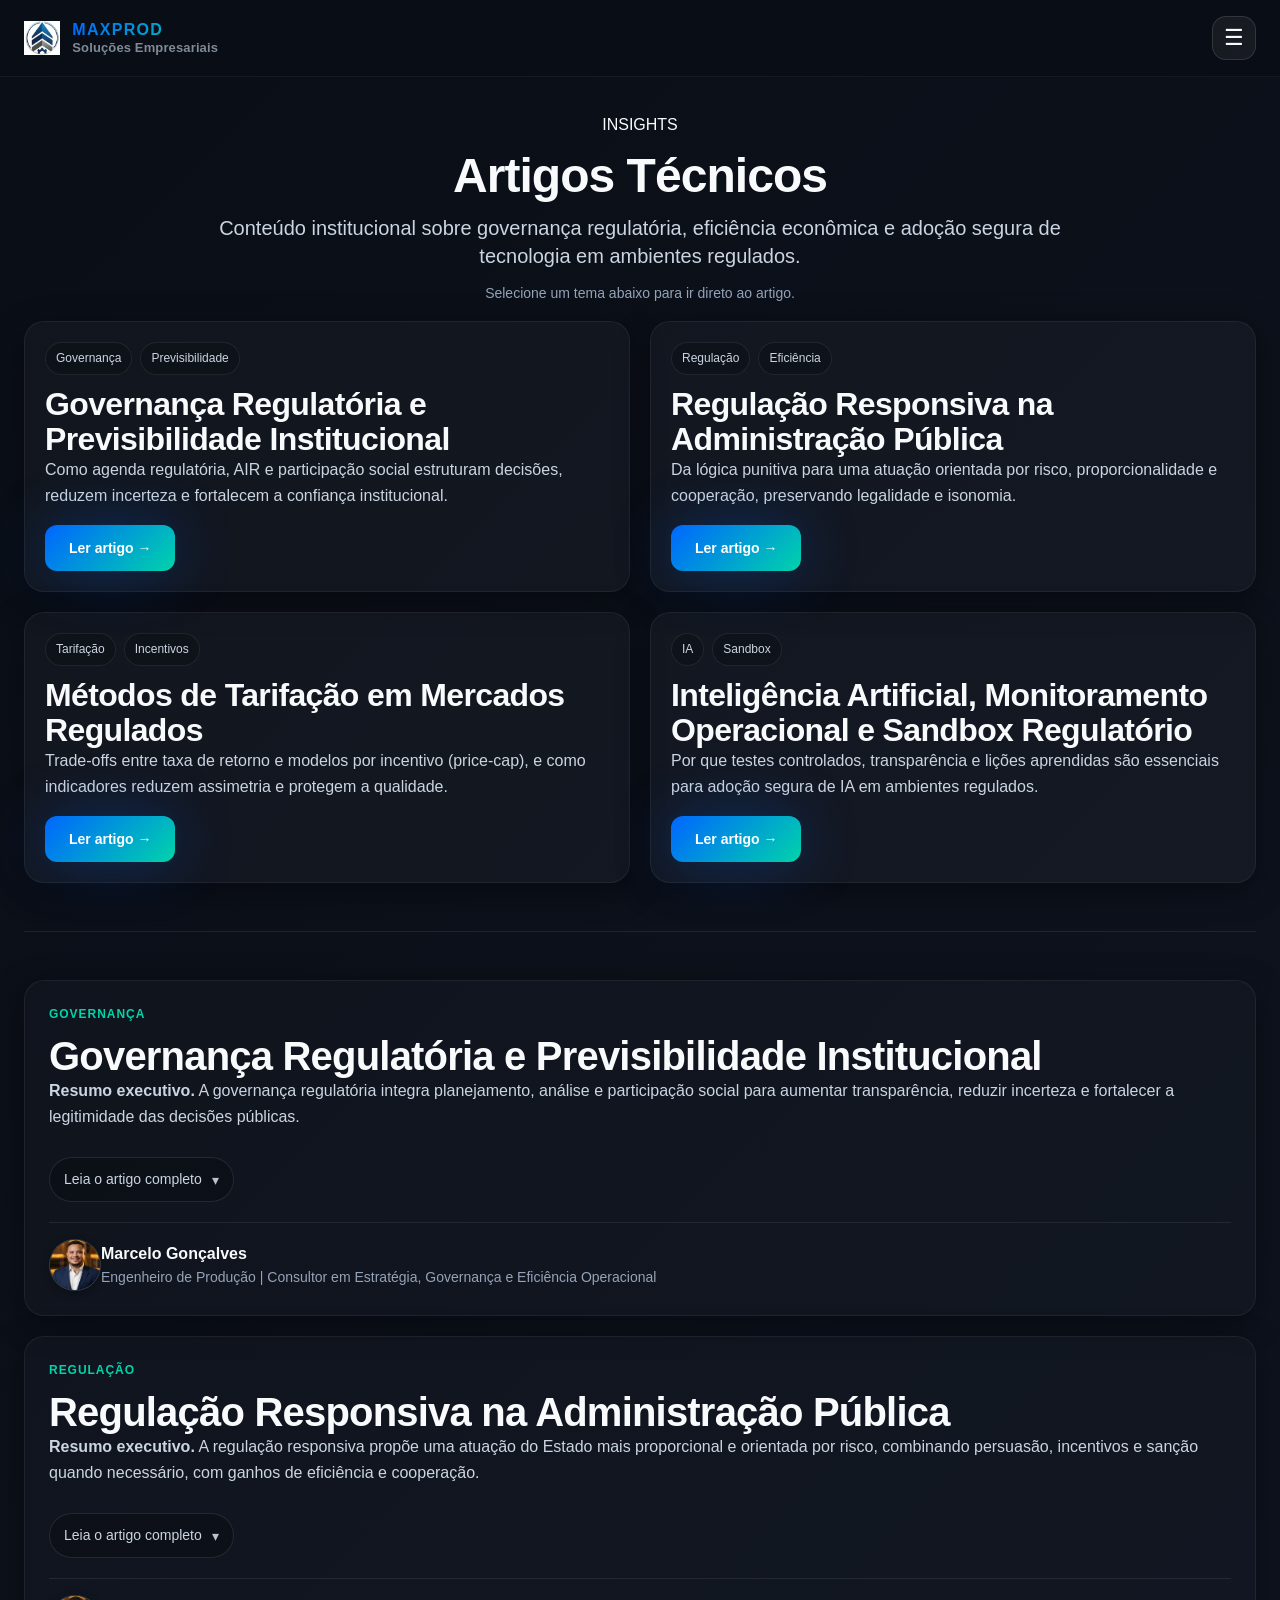
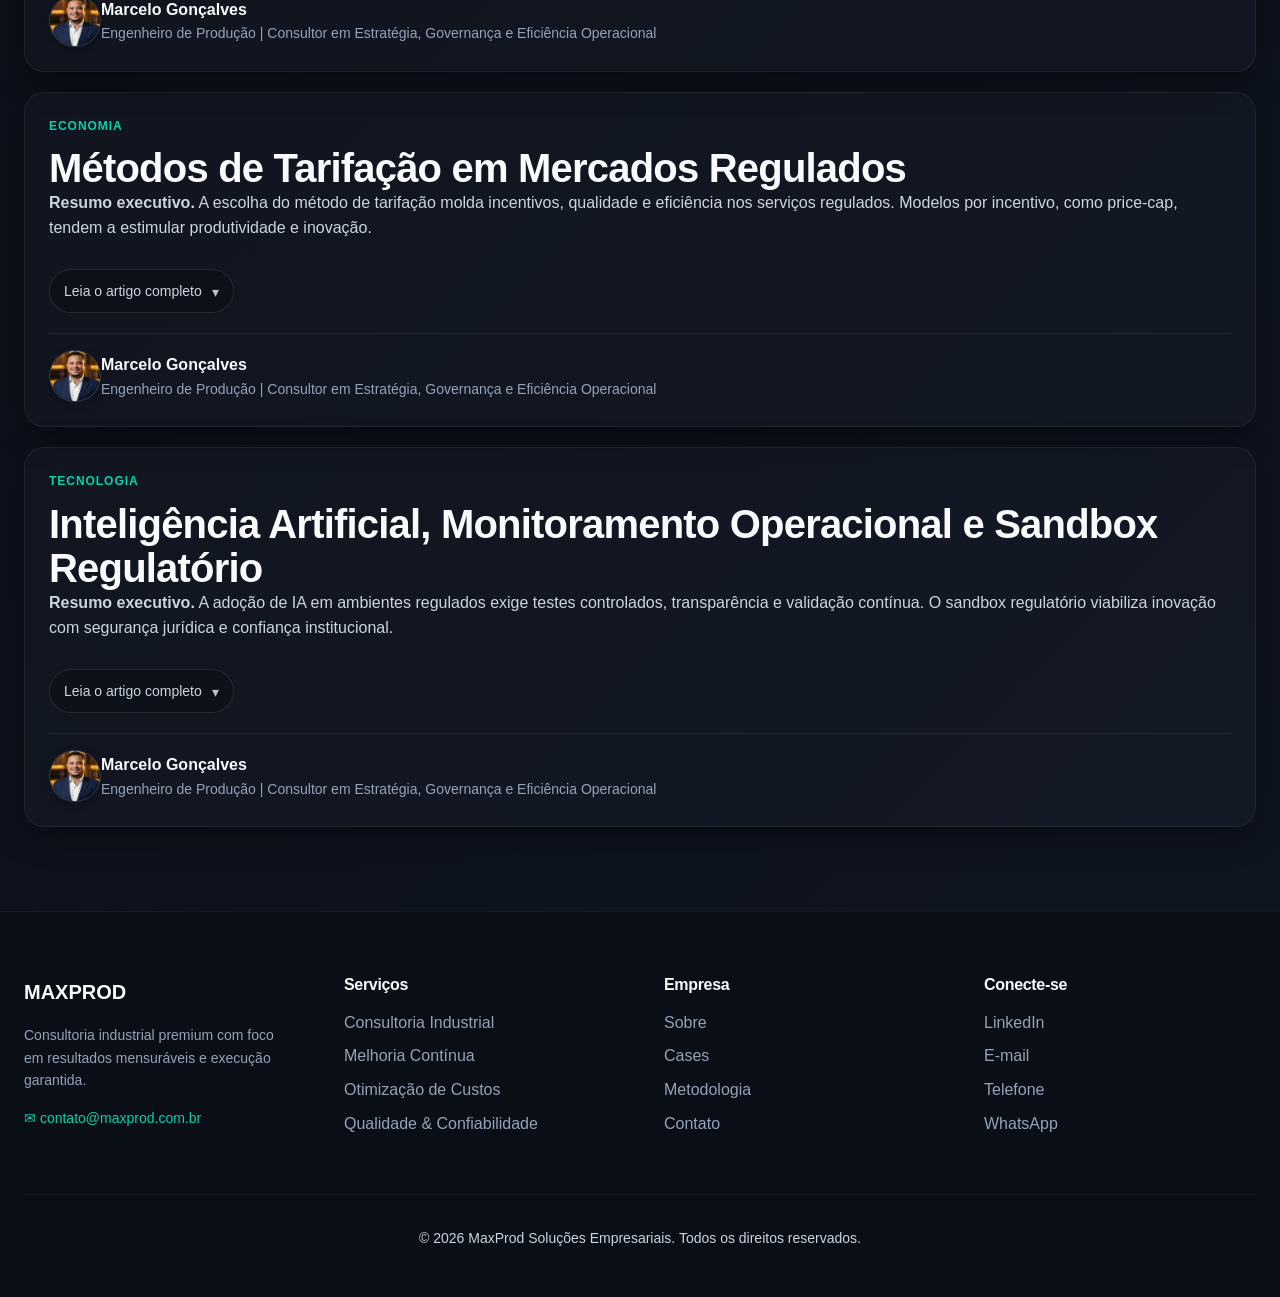
==== commit 8c40e232: "feat: adicionar página de clientes atendidos e navegação global" ====
--- a/insights/index.html
+++ b/insights/index.html
@@ -210,6 +210,7 @@
   </div>
 </li>
 
+        <li><a href="/clientes.html" class="nav-link">Clientes Atendidos</a></li>
         <li><a href="/sobre.html" class="nav-link">Sobre</a></li>
       </ul>
 
@@ -249,6 +250,7 @@
 <li><a href="/#calculator">ROI Calc</a></li>
 
       <li><a href="/insights/">Insights</a></li>
+      <li><a href="/clientes.html">Clientes Atendidos</a></li>
       <li><a href="/sobre.html">Sobre</a></li>
       <li><a href="/#contact">Fale Conosco</a></li>
     </ul>
--- a/assets/css/site.css
+++ b/assets/css/site.css
@@ -3569,3 +3569,159 @@
 .mobile-menu > div:last-child{
   padding-bottom: calc(16px + env(safe-area-inset-bottom));
 }
+
+
+.testimonial-slider .testimonial{
+  flex: 0 0 85%;
+  scroll-snap-align: start;
+}
+
+.testimonial-header{
+  display:flex;
+  align-items:center;
+  gap:16px;
+  margin-bottom:16px;
+}
+
+.testimonial-avatar{
+  width:96px;
+  height:96px;
+  border-radius:50%;
+  object-fit:cover;
+}
+
+
+.testimonial-header{
+  display:flex;
+  align-items:center;
+  gap:20px;
+}
+
+.testimonial-author{
+  font-size:1rem;
+  font-weight:600;
+}
+
+.testimonial-role{
+  font-size:0.9rem;
+  color:var(--text-secondary);
+  margin-top:2px;
+}
+
+/* ===============================
+   PATCH FINAL — TESTIMONIAL SLIDER REAL
+   =============================== */
+
+.testimonial-slider{
+  display: flex !important;
+  gap: 24px;
+  overflow-x: auto;
+  scroll-snap-type: x mandatory;
+  -webkit-overflow-scrolling: touch;
+  padding-bottom: 12px;
+}
+
+.testimonial-slider .testimonial{
+  flex: 0 0 100%;
+  scroll-snap-align: start;
+}
+
+/* Remove centralização herdada */
+.testimonial{
+  text-align: left !important;
+}
+
+/* HEADER COM FOTO */
+.testimonial-header{
+  display: flex;
+  align-items: center;
+  gap: 18px;
+  margin-bottom: 18px;
+}
+
+.testimonial-meta{
+  text-align: left;
+}
+
+/* FOTO MAIOR + FOCO NO ROSTO */
+.testimonial-avatar{
+  width: 120px;
+  height: 120px;
+  border-radius: 50%;
+  object-fit: cover;
+  object-position: 50% 12%;
+  border: 2px solid rgba(255,255,255,0.18);
+}
+
+/* Nome */
+.testimonial-author{
+  font-size: 18px;
+  font-weight: 600;
+  margin-bottom: 4px;
+}
+
+/* Cargo */
+.testimonial-role{
+  font-size: 14px;
+  color: var(--text-tertiary);
+}
+
+/* Texto */
+.testimonial-quote{
+  font-size: var(--text-lg);
+  line-height: 1.6;
+}
+
+<div class="testimonial-email">
+  <a href="mailto:david@wiya.com.br">david@wiya.com.br</a>
+</div>
+
+.testimonial-email a{
+  color: var(--text-tertiary);
+  text-decoration: none;
+}
+
+.testimonial-email a:hover{
+  color: var(--brand-secondary);
+}
+
+/* ===== TESTIMONIAL MEDIA (FOTO + LOGO) ===== */
+
+.testimonial-media{
+  display: flex;
+  align-items: center;
+  gap: 12px;
+}
+
+.testimonial-logo{
+  height: 42px;
+  width: auto;
+  object-fit: contain;
+  filter: grayscale(100%);
+  opacity: 0.9;
+}
+
+/* ===== TESTIMONIAL MEDIA (FOTO + LOGO) ===== */
+
+.testimonial-media{
+  display: flex;
+  align-items: center;
+  gap: 12px;
+}
+
+.testimonial-logo{
+  height: 42px;
+  width: auto;
+  object-fit: contain;
+  filter: grayscale(100%);
+  opacity: 0.9;
+}
+
+
+
+/* Clientes Atendidos — mantem o menu responsivo com o novo item */
+@media (max-width: 1280px) {
+  .navbar .nav-menu { display: none !important; }
+  .navbar .mobile-menu-btn { display: inline-flex !important; align-items: center; justify-content: center; }
+  .navbar .nav-cta { display: none !important; }
+}
